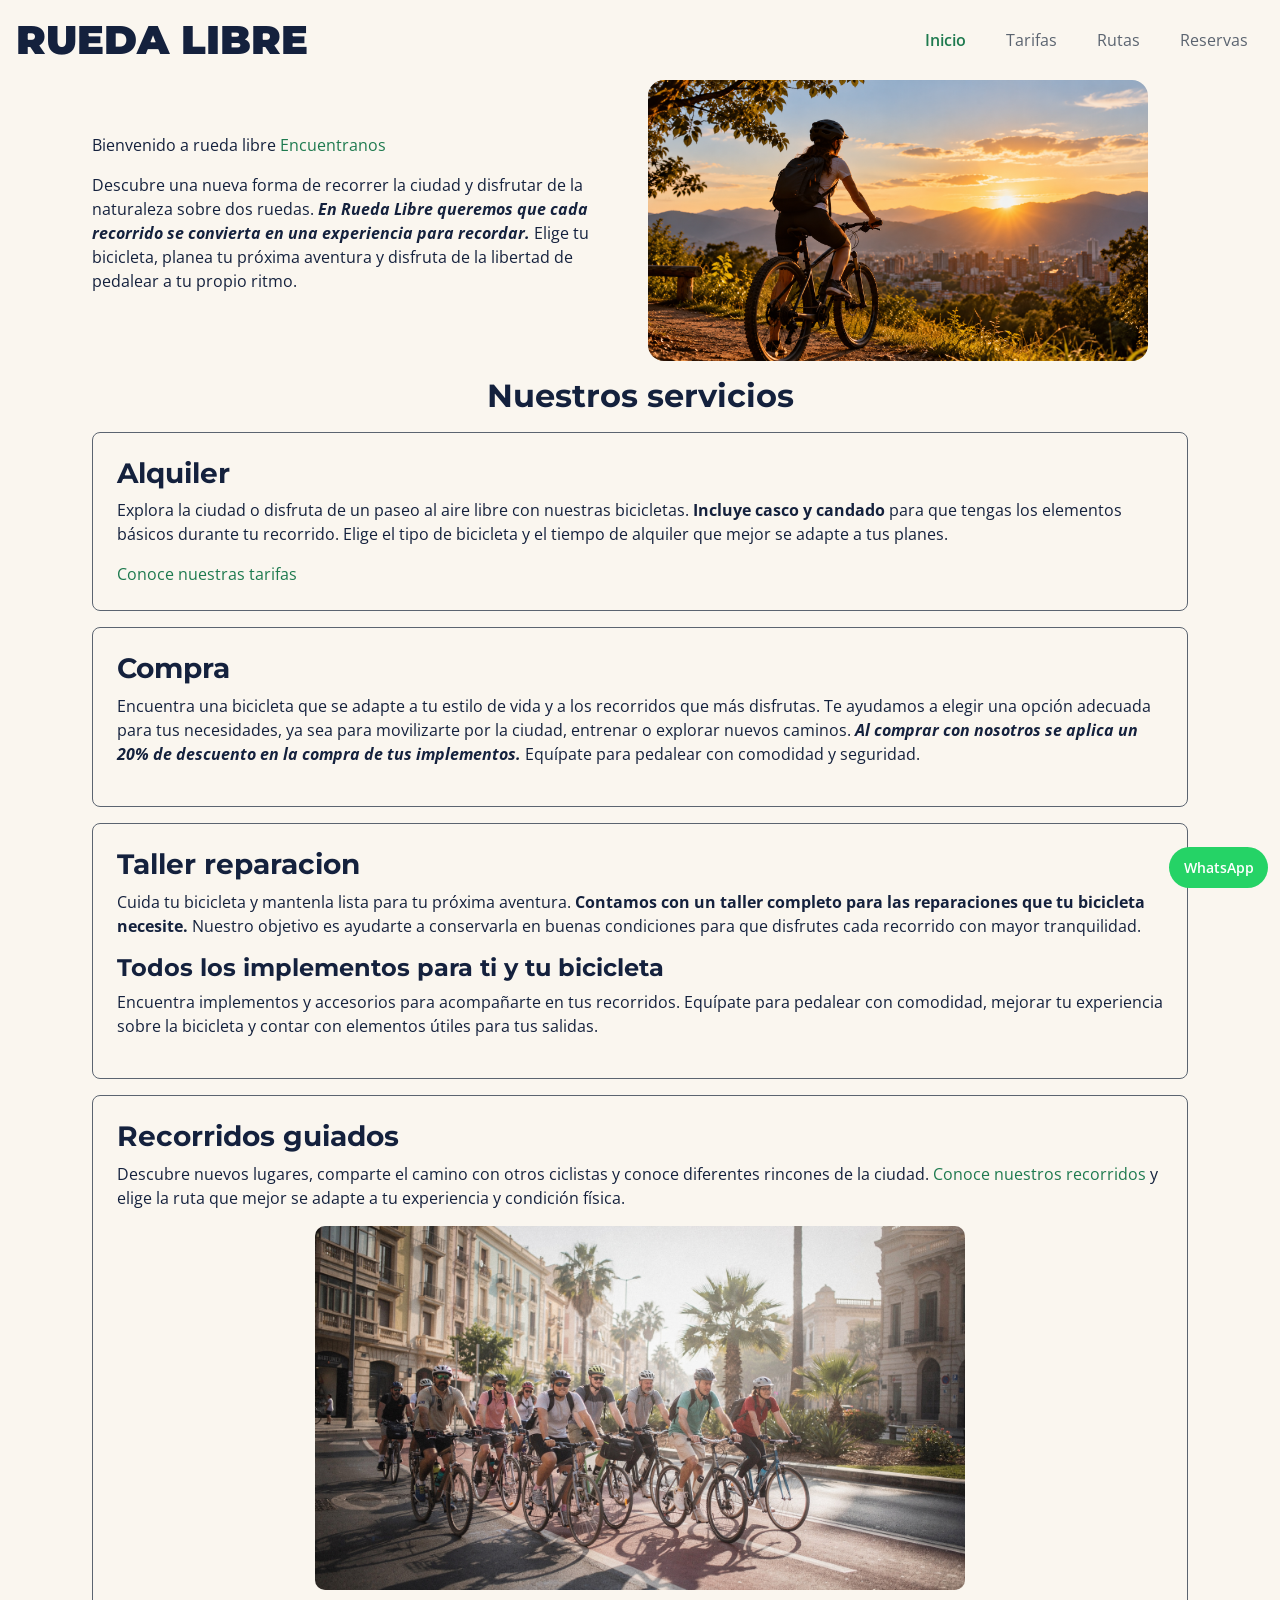
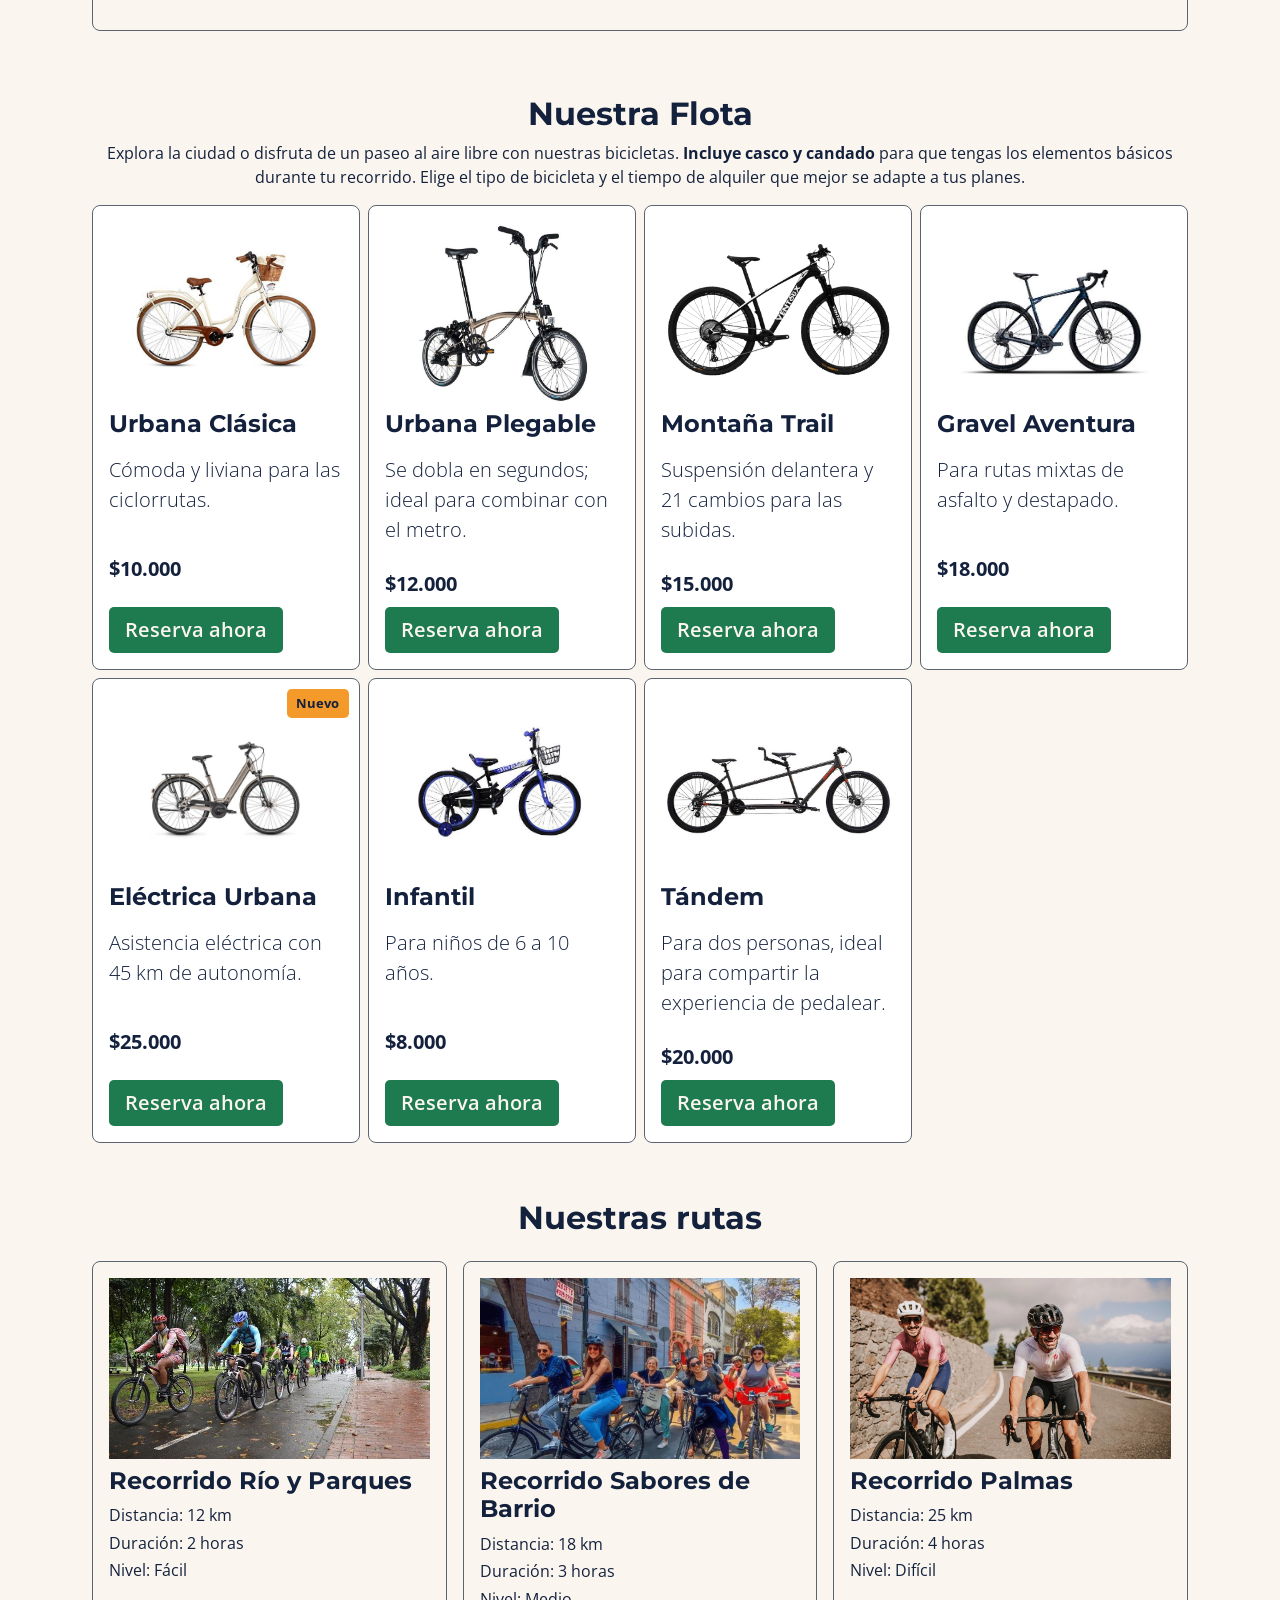
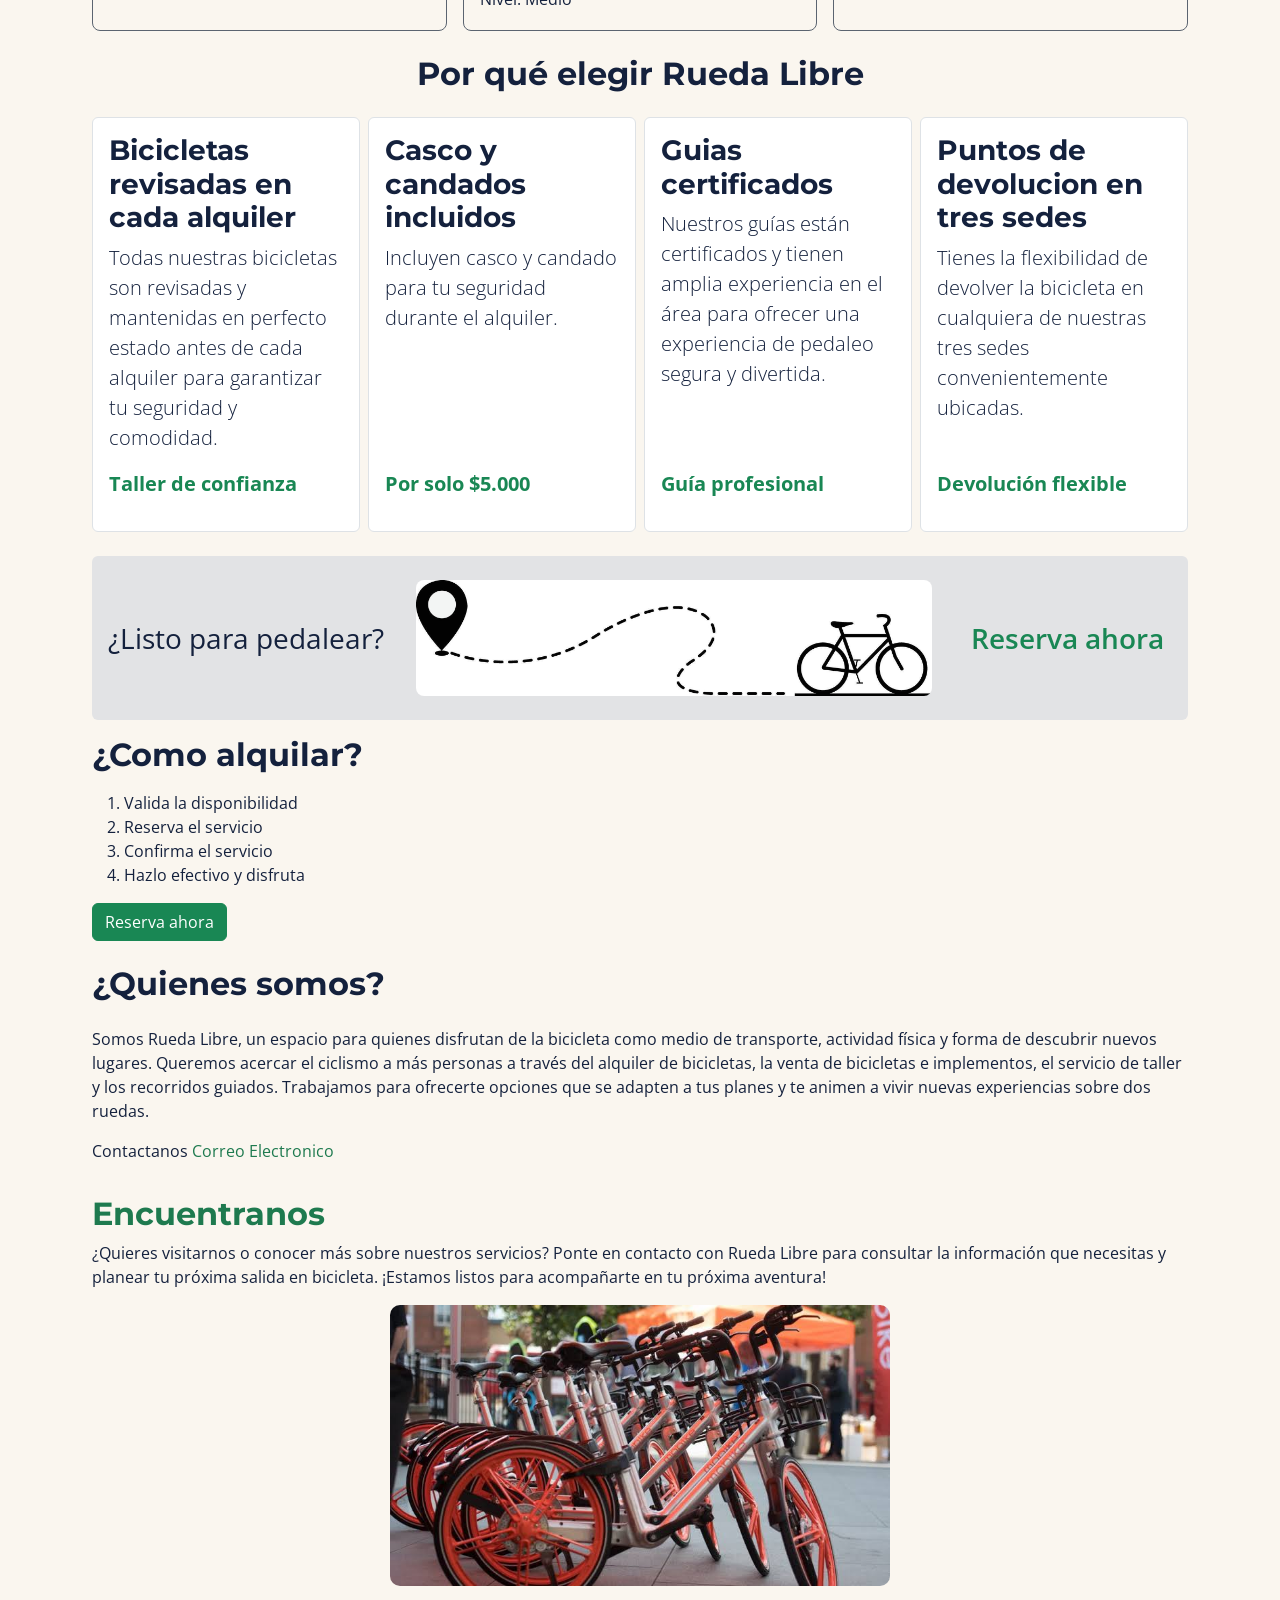
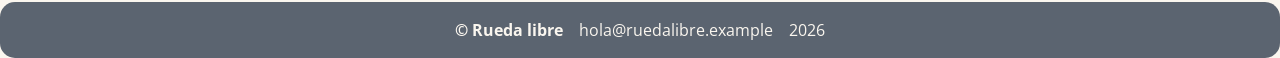
==== index.html @ 7ac9f39b "feat: se migra toda la pagina de inicio a bootstrap" ====
<!DOCTYPE html>
<html lang="es">

<head>
    <meta charset="UTF-8">
    <meta name="viewport" content="width=device-width, initial-scale=1.0">
    <title>Rueda libre</title>
    <link rel="preconnect" href="https://fonts.googleapis.com">
    <link rel="preconnect" href="https://fonts.gstatic.com" crossorigin>
    <link
        href="https://fonts.googleapis.com/css2?family=Montserrat:ital,wght@0,100..900;1,100..900&family=Open+Sans:ital,wght@0,300..800;1,300..800&display=swap"
        rel="stylesheet">
    <link href="https://cdn.jsdelivr.net/npm/bootstrap@5.3.8/dist/css/bootstrap.min.css" rel="stylesheet"
        integrity="sha384-sRIl4kxILFvY47J16cr9ZwB07vP4J8+LH7qKQnuqkuIAvNWLzeN8tE5YBujZqJLB" crossorigin="anonymous">
    <link rel="stylesheet" href="CSS/styles.css">
</head>

<body>

    <!-- Encabezado con menu navegación -->

    <header class="container-fluid d-flex flex-column flex-md-row justify-content-between align-items-center gap-3 p-3">
        <h1 class="mb-0"><strong>RUEDA LIBRE</strong></h1>
        <nav>
            <ul id="menu" class="d-flex flex-wrap justify-content-center gap-2 mb-0">
                <li><a href="index.html" class="activo"> Inicio</a></li>
                <li><a href="paginas/tarifas.html"> Tarifas</a></li>
                <li><a href="paginas/tarifas.html#tabla-recorridos"> Rutas</a></li>
                <li><a href="paginas/reservas.html"> Reservas</a></li>
            </ul>
        </nav>
    </header>

    <!-- Todo el contenido principal -->

    <main id="contenido">

        <!-- Portada -->

        <section id="portada">
            <div class="container">
                <div class="row align-items-center g-3">
                    <div class="portada-contenido col-12 col-md-6">

                        <p>Bienvenido a rueda libre <a href="#Encuentranos">Encuentranos</a></p>

                        <p>Descubre una nueva forma de recorrer la ciudad y disfrutar de la naturaleza sobre dos ruedas.
                            <em><strong>En Rueda Libre queremos que cada recorrido se convierta en una experiencia para
                                    recordar.</strong></em> Elige tu bicicleta, planea tu próxima aventura y disfruta de la
                            libertad
                            de pedalear a tu propio ritmo.
                        </p>
                    </div>

                    <div class="portada-imagen col-12 col-md-6">
                        <img src="img/portada-rueda-libre.png" alt="imagen bicicleta con paisaje" width="500" class="rounded-4">
                    </div>
                </div>
            </div>
        </section>

        <!-- Nuestros servicios -->

        <section id="nuestros-servicios">
            <div class="container">

                <h2 class="text-center mb-3 mt-3">Nuestros servicios</h2>

                <article id="alquiler">
                    <h3>Alquiler</h3>
                    <p>Explora la ciudad o disfruta de un paseo al aire libre con nuestras bicicletas. <strong>Incluye casco
                            y candado</strong> para que tengas los elementos básicos durante tu recorrido. Elige el tipo de
                        bicicleta y el tiempo de alquiler que mejor se adapte a tus planes.</p>
                    <a href="paginas/tarifas.html">Conoce nuestras tarifas</a>
                </article>

                <article id="compra">
                    <h3>Compra</h3>
                    <p>Encuentra una bicicleta que se adapte a tu estilo de vida y a los recorridos que más disfrutas. Te
                        ayudamos a elegir una opción adecuada para tus necesidades, ya sea para movilizarte por la ciudad,
                        entrenar o explorar nuevos caminos. <strong><em>Al comprar con nosotros se aplica un 20% de
                                descuento en la compra de tus implementos.</em></strong> Equípate para pedalear con
                        comodidad y seguridad.</p>
                </article>

                <article id="taller">
                    <h3>Taller reparacion</h3>
                    <p>Cuida tu bicicleta y mantenla lista para tu próxima aventura. <strong>Contamos con un taller completo
                            para las reparaciones que tu bicicleta necesite.</strong> Nuestro objetivo es ayudarte a
                        conservarla en buenas condiciones para que disfrutes cada recorrido con mayor tranquilidad.</p>
                    <h4>Todos los implementos para ti y tu bicicleta</h4>
                    <p>Encuentra implementos y accesorios para acompañarte en tus recorridos. Equípate para pedalear con
                        comodidad, mejorar tu experiencia sobre la bicicleta y contar con elementos útiles para tus salidas.
                    </p>
                </article>

                <article>
                    <h3>Recorridos guiados</h3>
                    <p>Descubre nuevos lugares, comparte el camino con otros ciclistas y conoce diferentes rincones de la
                        ciudad. <a href="paginas/tarifas.html#tabla-recorridos">Conoce nuestros recorridos</a> y elige la
                        ruta que mejor se adapte a tu experiencia y condición física.</p>
                    <img src="img/recorrido-guiado.jpg" alt="imagen recorrido guiado" class="img-fluid imagen-recorridos">
                </article>

            </div>
        </section>

        <!-- Nuestra flota -->

        <section id="nuestra-flota">
            <div class="container">
                <div class="encabezado-flota text-center mt-3 mb-3">
                    <h2>Nuestra Flota</h2>
                    <p class="fs-6">Explora la ciudad o disfruta de un paseo al aire libre con nuestras bicicletas. <strong>Incluye
                            casco
                            y candado</strong> para que tengas los elementos básicos durante tu recorrido. Elige el tipo
                        de
                        bicicleta y el tiempo de alquiler que mejor se adapte a tus planes.</p>
                </div>

                <div class="row g-2">
                    <div class="col-12 col-sm-6 col-lg-4 col-xl-3">
                        <article
                            class="tarjeta-bicicleta p-3 h-100 d-flex flex-column gap-2">
                            <img class="img-fluid" src="img/bicicleta urbana.jpeg" alt="bicicleta urbana">
                            <h4>Urbana Clásica</h4>
                            <p class="lead">Cómoda y liviana para las ciclorrutas.</p>
                            <p class="fw-bold fs-5 mb-0 mt-auto">$10.000</p>
                            <a href="paginas/reservas.html"
                                class="boton-reserva fw-semibold fs-5 d-inline-block">Reserva
                                ahora</a>
                        </article>
                    </div>

                    <div class="col-12 col-sm-6 col-lg-4 col-xl-3">
                        <article
                            class="tarjeta-bicicleta p-3 h-100 d-flex flex-column gap-2">
                            <img class="img-fluid" src="img/urbana plegable.jpeg" alt="bicicleta urbana plegable">
                            <h4>Urbana Plegable</h4>
                            <p class="lead">Se dobla en segundos; ideal para combinar con el metro.</p>
                            <p class="fw-bold fs-5 mb-0 mt-auto">$12.000</p>
                            <a href="paginas/reservas.html"
                                class="boton-reserva fw-semibold fs-5 d-inline-block">Reserva
                                ahora</a>
                        </article>
                    </div>

                    <div class="col-12 col-sm-6 col-lg-4 col-xl-3">
                        <article
                            class="tarjeta-bicicleta p-3 h-100 d-flex flex-column gap-2">
                            <img class="img-fluid" src="img/bicicleta montaña.png" alt="bicicleta de montaña">
                            <h4>Montaña Trail</h4>
                            <p class="lead">Suspensión delantera y 21 cambios para las subidas.</p>
                            <p class="fw-bold fs-5 mb-0 mt-auto">$15.000</p>
                            <a href="paginas/reservas.html"
                                class="boton-reserva fw-semibold fs-5 d-inline-block">Reserva
                                ahora</a>
                        </article>
                    </div>

                    <div class="col-12 col-sm-6 col-lg-4 col-xl-3">
                        <article
                            class="tarjeta-bicicleta p-3 h-100 d-flex flex-column gap-2">
                            <img class="img-fluid" src="img/gravel aventura.jpeg" alt="bicicleta gravel aventura">
                            <h4>Gravel Aventura</h4>
                            <p class="lead">Para rutas mixtas de asfalto y destapado.</p>
                            <p class="fw-bold fs-5 mb-0 mt-auto">$18.000</p>
                            <a href="paginas/reservas.html"
                                class="boton-reserva fw-semibold fs-5 d-inline-block">Reserva
                                ahora</a>
                        </article>
                    </div>

                    <div class="col-12 col-sm-6 col-lg-4 col-xl-3">
                        <article
                            class="tarjeta-bicicleta p-3 h-100 d-flex flex-column gap-2">
                            <span class="etiqueta-nuevo">Nuevo</span>
                            <img class="img-fluid" src="img/bicicleta electrica.jpeg"
                                alt="bicicleta electrica urbana">
                            <h4>Eléctrica Urbana</h4>
                            <p class="lead">Asistencia eléctrica con 45 km de autonomía.</p>
                            <p class="fw-bold fs-5 mb-0 mt-auto">$25.000</p>
                            <a href="paginas/reservas.html"
                                class="boton-reserva fw-semibold fs-5 d-inline-block">Reserva
                                ahora</a>
                        </article>
                    </div>

                    <div class="col-12 col-sm-6 col-lg-4 col-xl-3">
                        <article
                            class="tarjeta-bicicleta p-3 h-100 d-flex flex-column gap-2">
                            <img class="img-fluid" src="img/bicicleta infantil.jpeg" alt="bicicleta infantil">
                            <h4>Infantil</h4>
                            <p class="lead">Para niños de 6 a 10 años.</p>
                            <p class="fw-bold fs-5 mb-0 mt-auto">$8.000</p>
                            <a href="paginas/reservas.html"
                                class="boton-reserva fw-semibold fs-5 d-inline-block">Reserva
                                ahora</a>
                        </article>
                    </div>

                    <div class="col-12 col-sm-6 col-lg-4 col-xl-3">
                        <article
                            class="tarjeta-bicicleta p-3 h-100 d-flex flex-column gap-2">
                            <img class="img-fluid" src="img/bicicleta tandem.jpeg" alt="bicicleta tandem">
                            <h4>Tándem</h4>
                            <p class="lead">Para dos personas, ideal para compartir la experiencia de pedalear.</p>
                            <p class="fw-bold fs-5 mb-0 mt-auto">$20.000</p>
                            <a href="paginas/reservas.html"
                                class="boton-reserva fw-semibold fs-5 d-inline-block">Reserva
                                ahora</a>
                        </article>
                    </div>
                </div>
            </div>
        </section>

        <!-- Galeria rutas -->

        <section id="nuestras-rutas">

            <div class="container">

                <h2 class="text-center mt-4 mb-4">Nuestras rutas</h2>

                <div class="galeria-rutas row g-3">

                    <div class=" col-12 col-md-6 col-xl-4">
                        <article class="tarjeta-ruta h-100">
                            <img src="img/recorrido-rio-parques.jpeg" alt="Recorrido Río Parques" class="img-fluid">
                            <h4>Recorrido Río y Parques</h4>
                            <p>Distancia: 12 km</p>
                            <p>Duración: 2 horas</p>
                            <p>Nivel: Fácil</p>
                        </article>
                    </div>
                    <div class=" col-12 col-md-6 col-xl-4">
                        <article class="tarjeta-ruta h-100">
                            <img src="img/recorrido-barrio.jpeg" alt="Recorrido Sabores de Barrio" class="img-fluid">
                            <h4>Recorrido Sabores de Barrio</h4>
                            <p>Distancia: 18 km</p>
                            <p>Duración: 3 horas</p>
                            <p>Nivel: Medio</p>
                        </article>
                    </div>
                    <div class=" col-12 col-md-6 col-xl-4">
                        <article class="tarjeta-ruta h-100">
                            <img src="img/recorrido-palmas.jpeg" alt="Recorrido Palmas" class="img-fluid">
                            <h4>Recorrido Palmas</h4>
                            <p>Distancia: 25 km</p>
                            <p>Duración: 4 horas</p>
                            <p>Nivel: Difícil</p>
                        </article>
                    </div>
                </div>
            </div>
        </section>
        
        <!-- Benefios - Por qué rueda libre -->

        <section id="beneficios-rueda-libre">
            <div class="container">
                <section class="encabezado-beneficios text-center">
                    <h2 class="fs-2 mb-4 mt-4">Por qué elegir Rueda Libre</h2>
                </section>

                <div class="row g-2">
                    <div class="col-lg-3 col-sm-6 col-12">
                        <article class="p-3 h-100 d-flex flex-column border rounded bg-white">
                            <h3 class="fw-bold">Bicicletas revisadas en cada alquiler</h3>
                            <p class="lead">Todas nuestras bicicletas son revisadas y mantenidas en perfecto
                                estado antes de cada alquiler para
                                garantizar tu seguridad y comodidad.</p>
                            <p class="text-success fw-bold fs-5 mt-auto">Taller de confianza</p>
                        </article>
                    </div>
                    <div class="col-lg-3 col-sm-6 col-12">
                        <article class="p-3 h-100 d-flex flex-column border rounded bg-white">
                            <h3 class="fw-bold">Casco y candados incluidos</h3>
                            <p class="lead">Incluyen casco y candado para tu seguridad durante el alquiler.
                            </p>
                            <p class="text-success fw-bold fs-5 mt-auto">Por solo $5.000</p>
                        </article>
                    </div>
                    <div class="col-lg-3 col-sm-6 col-12">
                        <article class="p-3 h-100 d-flex flex-column border rounded bg-white">
                            <h3 class="fw-bold">Guias certificados</h3>
                            <p class="lead">Nuestros guías están certificados y tienen amplia experiencia en
                                el área para ofrecer una experiencia de
                                pedaleo segura y divertida.</p>
                            <p class="text-success fw-bold fs-5 mt-auto">Guía profesional</p>
                        </article>
                    </div>
                    <div class="col-lg-3 col-sm-6 col-12">
                        <article class="p-3 h-100 d-flex flex-column border rounded bg-white">
                            <h3 class="fw-bold">Puntos de devolucion en tres sedes</h3>
                            <p class="lead">Tienes la flexibilidad de devolver la bicicleta en cualquiera de
                                nuestras tres sedes convenientemente
                                ubicadas.</p>
                            <p class="text-success fw-bold fs-5 mt-auto">Devolución flexible</p>
                        </article>
                    </div>
                </div>
            </div>
        </section>
        
        <section class="listo">
            <div class="container">
                <div class="d-flex flex-column align-items-center justify-content-between flex-md-row p-3 bg-secondary-subtle mt-4 rounded">
                    <p class="fs-3 mb-0">¿Listo para pedalear?</p>
                    <img src="img/como-llegar.jpg" alt="Ciclista reservando"
                        class="img-fluid p-2 d-none d-md-block w-50 rounded-4">
                    <a href="paginas/reservas.html" class="text-success fw-semibold fs-3 p-2">Reserva
                        ahora</a>
                </div>
            </div>
        </section>
        

        <!-- Preguntas frecuentes -->

        <section id="preguntas">
            <div class="container py-3">
                <h2 class="mb-3">¿Como alquilar?</h2>

                <ol class="mb-3">
                    <li>Valida la disponibilidad</li>
                    <li>Reserva el servicio</li>
                    <li>Confirma el servicio</li>
                    <li>Hazlo efectivo y disfruta</li>
                </ol>

                <a href="paginas/reservas.html" class="btn btn-success"> Reserva ahora </a>

                <h2 class="mt-4 mb-4">¿Quienes somos?</h2>
                <p>Somos Rueda Libre, un espacio para quienes disfrutan de la bicicleta como medio de transporte, actividad
                    física y forma de descubrir nuevos lugares. Queremos acercar el ciclismo a más personas a través del
                    alquiler de bicicletas, la venta de bicicletas e implementos, el servicio de taller y los recorridos
                    guiados. Trabajamos para ofrecerte opciones que se adapten a tus planes y te animen a vivir nuevas
                    experiencias sobre dos ruedas.</p>
                <p>Contactanos<a href="mailto:hola@ruedalibre.example"> Correo Electronico</a></p>
            </div>
            
        </section>

        <section id="Encuentranos">

            <div class="container">
                <h2><a href="https://www.google.com/maps" target="_blank">Encuentranos</a></h2>
                <p>¿Quieres visitarnos o conocer más sobre nuestros servicios? Ponte en contacto con Rueda Libre para
                    consultar la información que necesitas y planear tu próxima salida en bicicleta. ¡Estamos listos para
                    acompañarte en tu próxima aventura!</p>
                <img src="img/encuentranos.jpeg" alt="imagen decorativa" class="img-fluid imagen-encuentranos">
            </div>

        </section>

    </main>

    <!-- Pie de pagina -->

    <footer class="d-flex flex-column flex-md-row align-items-center justify-content-center gap-3 p-3 text-center">
        <p><strong> &copy; Rueda libre</strong></p>
        <p>hola@ruedalibre.example</p>
        <p>2026</p>
    </footer>

    <!-- Enlace Whatsapp -->

    <a href="https://wa.me/573000000000" class="boton-whatsapp" target="_blank" rel="noopener noreferrer"
        aria-label="Contáctanos por WhatsApp">WhatsApp</a>

    <script src="https://cdn.jsdelivr.net/npm/bootstrap@5.3.8/dist/js/bootstrap.bundle.min.js"
        integrity="sha384-FKyoEForCGlyvwx9Hj09JcYn3nv7wiPVlz7YYwJrWVcXK/BmnVDxM+D2scQbITxI"
        crossorigin="anonymous"></script>

</body>

</html>
---- CSS/styles.css ----
/* ==================================================
   1. VARIABLES GLOBALES
   ================================================== */

:root {
    /* Colores */
    --color-fondo: #FAF6EF;
    --color-titulos: #14213D;
    --color-texto-principal: #14213D;
    --color-texto-secundario: #5B6470;
    --color-boton-principal: #1E7A4F;
    --color-enlaces: #1E7A4F;
    --color-boton-secundario: #F39A2B;

    /* Tipografías */
    --fuente-titulos: "Montserrat", sans-serif;
    --fuente-textos: "Open Sans", sans-serif;

    /* Espaciados */
    --espaciado-pequeno: 0.5rem;
    --espaciado-mediano: 1rem;
    --espaciado-grande: 2rem;
}


/* ==================================================
   2. CONFIGURACIÓN GENERAL Y ESTILOS BASE
   ================================================== */

* {
    box-sizing: border-box;
}

body {
    font-family: var(--fuente-textos);
    color: var(--color-texto-principal);
    background-color: var(--color-fondo);
}

h1,
h2,
h3,
h4,
h5,
h6 {
    font-family: var(--fuente-titulos);
    font-weight: 700;
}


/* ==================================================
   3. ENCABEZADO Y NAVEGACIÓN
   ================================================== */

/* Dejo de utilizar algunas propiedades de la sección de header, ya que no se está usando en el diseño actual. se reemplaza por bootstrap 

header {
    display: flex;
    flex-direction: column;
    align-items: center;
    gap: var(--espaciado-mediano);
    padding: var(--espaciado-mediano);
}
*/

header {
    text-align: center;
}

/* Dejo de utilizar algunas propiedades de la sección de menu y menu li, ya que no se está usando en el diseño actual. se reemplaza por bootstrap 

#menu {
    display: flex;
    flex-direction: row;
    flex-wrap: wrap;
    justify-content: center;
    align-items: center;
    gap: var(--espaciado-pequeno);
}

#menu li {
    display: flex;
}
*/

#menu {
    padding: 0;
    margin: 0;
    list-style: none;
}

#menu li a {
    display: block;
    padding: 0.5rem 1rem;
    text-decoration: none;
}

#menu a {
    color: var(--color-texto-secundario);
}

#menu a.activo {
    color: var(--color-boton-principal);
    font-weight: 600;
}

#menu a:hover {
    color: var(--color-boton-principal);
}

#menu a:focus {
    color: var(--color-boton-principal);
    outline: 2px solid var(--color-titulos);
    outline-offset: 3px;
}


/* ==================================================
   4. ENLACES Y BOTONES
   ================================================== */

/* Enlaces generales */

a {
    color: var(--color-enlaces);
    text-decoration: none;
}

a:hover {
    text-decoration: underline;
}

a:focus {
    outline: 2px solid var(--color-titulos);
    outline-offset: 3px;
}

/* Botón de reserva */

.boton-reserva {
    display: inline-block;
    background-color: var(--color-boton-principal);
    color: var(--color-fondo);
    padding: var(--espaciado-pequeno) var(--espaciado-mediano);
    text-decoration: none;
    border-radius: 5px;
    font-weight: 600;
}

.boton-reserva:hover {
    background-color: var(--color-titulos);
}

.boton-reserva:focus {
    outline: 2px solid var(--color-titulos);
    outline-offset: 3px;
}


/* ==================================================
   5. CONTENEDORES PRINCIPALES
   ================================================== */

main {
    width: 100%;
    max-width: 70rem;
    margin: 0 auto;
}


/* ==================================================
   6. PORTADA
   ================================================== */

/* Dejo de utilizar la sección de portada, ya que no se está usando en el diseño actual. La sección de portada se reemplaza por bootstrap

#portada {
    display: grid;
    grid-template-columns: 1fr;
    gap: var(--espaciado-mediano);
    align-items: center;
}

.portada-imagen img {
    width: 100%;
    max-width: 100%;
    height: auto;
    display: block;
}*/


/* ==================================================
   7. NUESTROS SERVICIOS
   ================================================== */

#nuestros-servicios article {
    padding: 1.5rem;
    border: 1px solid var(--color-texto-secundario);
    border-radius: 0.5rem;
    margin-bottom: 1rem;
}

.imagen-recorridos {
    width: 90%;
    max-width: 650px;
    height: auto;
    display: block;
    margin: 1rem auto;
    border-radius: 10px;
}

/* ==================================================
   8. NUESTRA FLOTA DE BICICLETAS
   ================================================== */

#nuestra-flota {
    padding: var(--espaciado-grande) 0;
}

/* se deja de utilizar la sección de tarjetas de bicicletas, ya que no se está usando en el diseño actual. La sección de tarjetas de bicicletas se reemplaza por bootstrap
.tarjetas-bicicletas {
    display: grid;
    grid-template-columns: repeat(auto-fit, minmax(230px, 1fr));
    gap: var(--espaciado-mediano);
    display: flex;
    flex-direction: column;
}*/

.tarjeta-bicicleta {
    padding: 1rem;
    border: 1px solid var(--color-texto-secundario);
    border-radius: 0.5rem;
    position: relative;
    background-color: white;
}

.tarjeta-bicicleta .boton-reserva {
    margin-top: auto;
    align-self: flex-start;
}

.tarjeta-bicicleta img {
    width: 100%;
    height: 180px;
    object-fit: contain;
    display: block;
}

/* Etiqueta de producto nuevo */

.etiqueta-nuevo {
    position: absolute;
    top: 10px;
    right: 10px;
    background-color: var(--color-boton-secundario);
    color: var(--color-titulos);
    padding: 0.3rem 0.6rem;
    border-radius: 0.3rem;
    font-size: 0.8rem;
    font-weight: 700;
}


/* ==================================================
   9. GALERÍA DE RUTAS
   ================================================== */

/* Dejo de utilizar la sección de galería de rutas, ya que no se está usando en el diseño actual. La sección de galería de rutas se reemplaza por bootstrap
.galeria-rutas {
    display: grid;
    grid-template-columns: minmax(0, 1fr);
    gap: var(--espaciado-mediano);
}
*/

.tarjeta-ruta {
    min-width: 0;
    padding: var(--espaciado-mediano);
    border: 1px solid var(--color-texto-secundario);
    border-radius: 0.5rem;
}

.tarjeta-ruta img {
    width: 100%;
    height: auto;
    aspect-ratio: 16 / 9;
    object-fit: cover;
    display: block;
}

.tarjeta-ruta h4 {
    margin-top: var(--espaciado-pequeno);
    margin-bottom: var(--espaciado-pequeno);
}

.tarjeta-ruta p {
    margin: 0.2rem 0;
}

/* ==================================================
   10. ENCUENTRANOS
   ================================================== */

.imagen-encuentranos {
    width: 90%;
    max-width: 500px;
    height: auto;
    display: block;
    margin: 1rem auto;
    border-radius: 10px;
}


/* ==================================================
   11. TABLAS
   ================================================== */

table {
    width: 100%;
    border-collapse: collapse;
    table-layout: fixed;
}

th,
td {
    padding: 0.75rem;
    text-align: left;
    overflow-wrap: break-word;
    border: 1px solid var(--color-texto-secundario);
}

th {
    background-color: var(--color-titulos);
    color: var(--color-fondo);
}


/* ==================================================
   12. FORMULARIO DE RESERVAS
   ================================================== */

/* Ancho de los campos */

#formulario-reserva input:not([type="radio"]):not([type="checkbox"]),
#formulario-reserva select,
#formulario-reserva textarea {
    width: 100%;
}

/* Organización de los grupos */

#formulario-reserva fieldset {
    padding: 1rem;
    margin-bottom: 1.5rem;
}

/* Botón de envío */

#formulario-reserva button[type="submit"] {
    padding: 0.75rem 1.5rem;
    background-color: var(--color-boton-principal);
    color: var(--color-fondo);
    border-radius: 5px;
    font-weight: 600;
}

#formulario-reserva button:focus {
    outline: 2px solid var(--color-titulos);
    outline-offset: 3px;
}

#formulario-reserva button:hover {
    background-color: var(--color-titulos);
}

/* Indicadores de enfoque */

input:focus,
textarea:focus,
select:focus {
    outline: 2px solid var(--color-titulos);
    outline-offset: 3px;
}


/* ==================================================
   13. DISTRIBUCIÓN DE LA PÁGINA DE RESERVAS
   ================================================== */

.layout-reservas {
    display: grid;
    grid-template-columns: minmax(0, 1fr);
    gap: var(--espaciado-grande);
    align-items: start;
}

/* Campos de documento */

.datos-documento {
    display: flex;
    gap: var(--espaciado-mediano);
}

.datos-documento div {
    flex: 1;
}


/* ==================================================
   14. BOTÓN FLOTANTE DE WHATSAPP
   ================================================== */

.boton-whatsapp {
    position: fixed;
    bottom: 12px;
    right: 12px;
    background-color: #25D366;
    color: white;
    padding: 0.6rem 0.9rem;
    border-radius: 30px;
    text-decoration: none;
    font-weight: 600;
    z-index: 1000;
    font-size: 0.9rem;
}

.boton-whatsapp:hover {
    background-color: #1E7A4F;
}

.boton-whatsapp:focus {
    outline: 2px solid var(--color-titulos);
    outline-offset: 3px;
}


/* ==================================================
   15. PIE DE PÁGINA
   ================================================== */

img {
    max-width: 100%;
    height: auto;
}

/* Dejo de utilizar algunas propiedades de la sección de footer, ya que no se está usando en el diseño actual. se reemplaza por bootstrap

footer {
    background-color: var(--color-texto-secundario);
    color: var(--color-fondo);
    border-radius: 15px;
}
    
*/
footer {
    background-color: var(--color-texto-secundario);
    color: var(--color-fondo);
    border-radius: 15px;
}

footer p {
    margin: 0;
    overflow-wrap: anywhere;
}

 /* TABLET: desde 768 px */

/* Dejo de utilizar la sección de header y menu, ya que no se está usando en el diseño actual. La sección se reemplaza por bootstrap
@media (min-width: 768px) {


    header {
        flex-direction: row;
        justify-content: space-between;
        align-items: center;
        text-align: left;
    }

    #menu {
        flex-direction: row;
        justify-content: flex-end;
        flex-wrap: wrap;
    }

    #menu li a {
        padding: 0.5rem;
    }

}
*/

/* ESCRITORIO: desde 1200 px */

/* Dejo de utilizar la sección de portada, ya que no se está usando en el diseño actual. La sección de portada se reemplaza por bootstrap
@media (min-width: 1200px) {

    #portada {
        grid-template-columns: 1fr 1fr;
    }

}*/

/* TABLET: desde 768 px */

/* Dejo de utilizar la sección de galería de rutas, ya que no se está usando en el diseño actual. La sección de galería de rutas se reemplaza por bootstrap
@media (min-width: 768px) {

    .galeria-rutas {
        grid-template-columns: repeat(2, minmax(0, 1fr));
    }

}
*/

@media (min-width: 678px) {
    .layout-reservas {
        grid-template-columns: minmax(0, 2fr) minmax(220px, 1fr);
    }
}

/* ESCRITORIO: desde 1200 px */

/* Dejo de utilizar la sección de galería de rutas, ya que no se está usando en el diseño actual. La sección de galería de rutas se reemplaza por bootstrap
@media (min-width: 1200px) {

    .galeria-rutas {
        grid-template-columns: repeat(3, minmax(0, 1fr));
    }

}*/

/* Dejo de utilizar la sección de footer, ya que no se está usando en el diseño actual. La sección se reemplaza por bootstrap
@media (min-width: 768px) {
    footer {
        flex-direction: row;
        flex-wrap: wrap;
        gap: var(--espaciado-grande);
    }
}
*/
@media (max-width: 480px) {
    table th,
    table td {
        padding: 0.4rem 0.3rem;
        font-size: 0.75rem;
        line-height: 1.3;
    }
}

@media (max-width: 480px) {
    .boton-whatsapp {
        font-size: 0.75rem;
        padding: 0.4rem 0.6rem;
    }
}
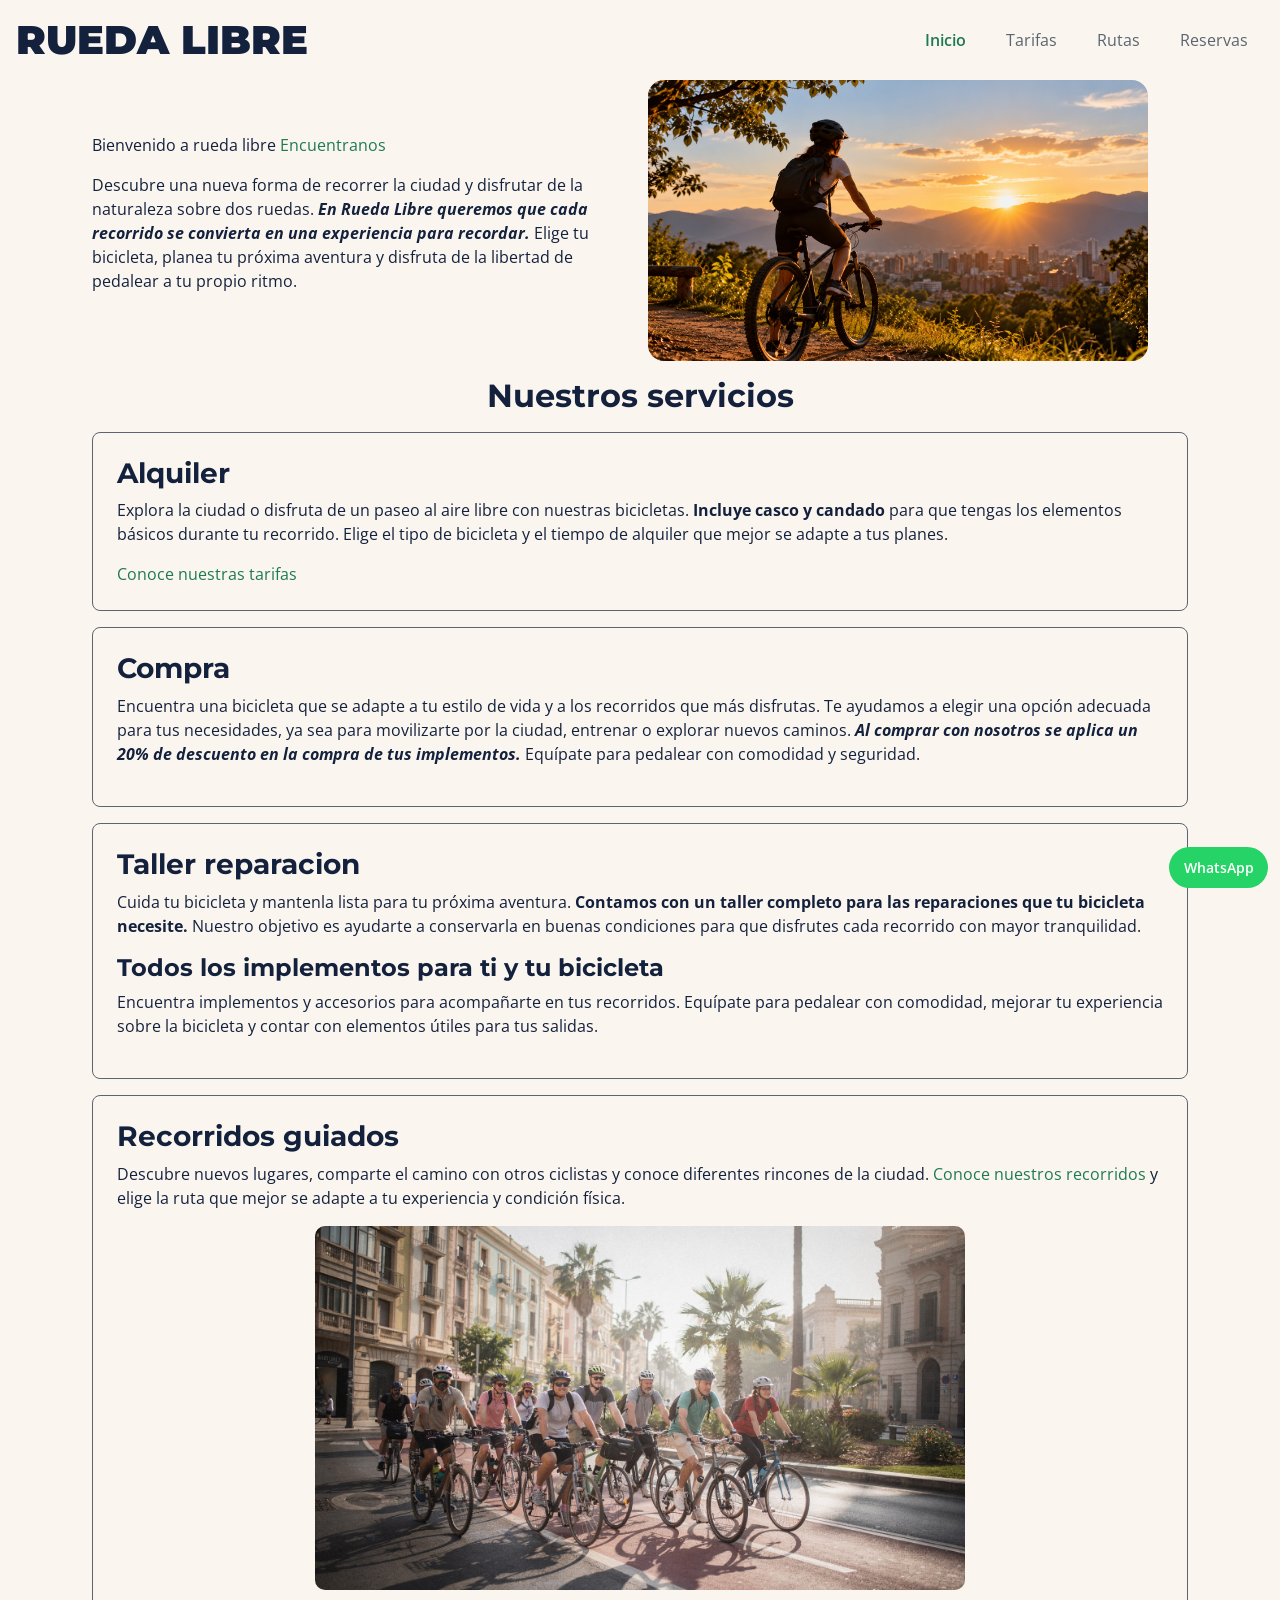
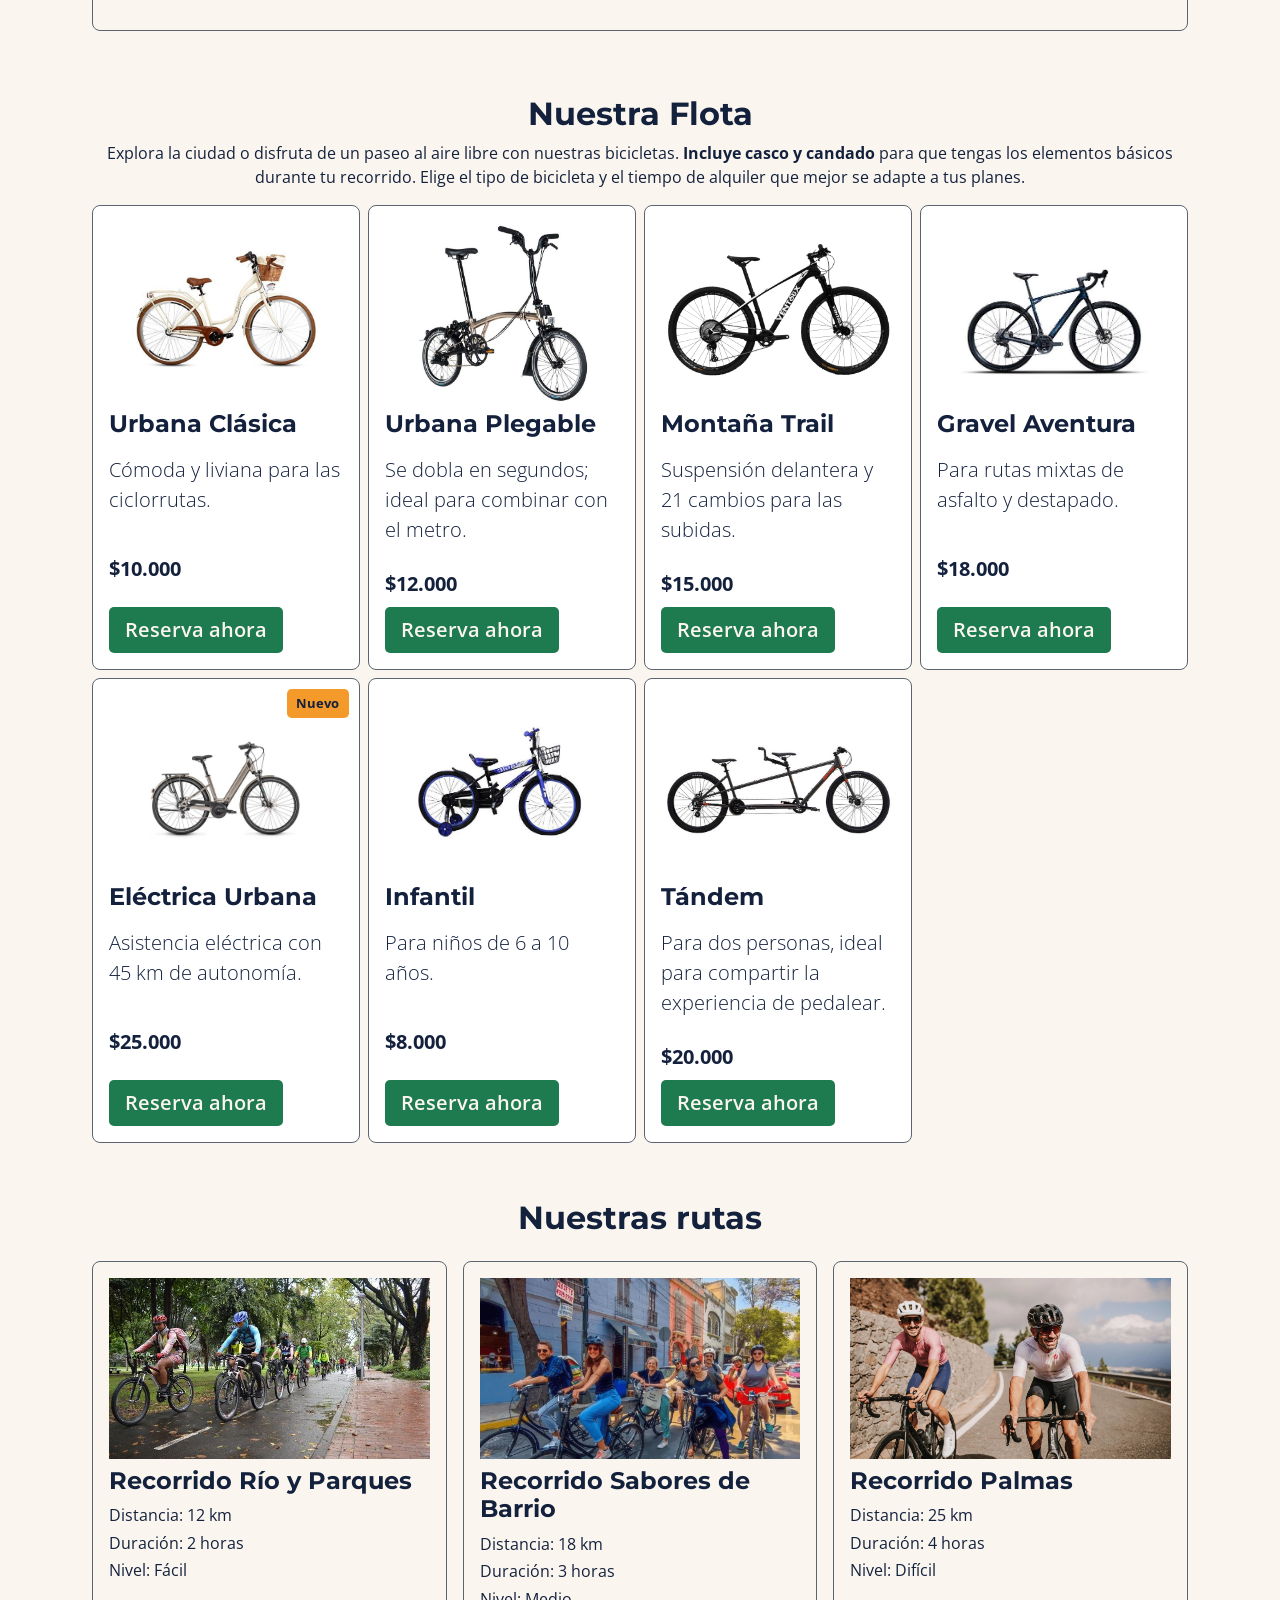
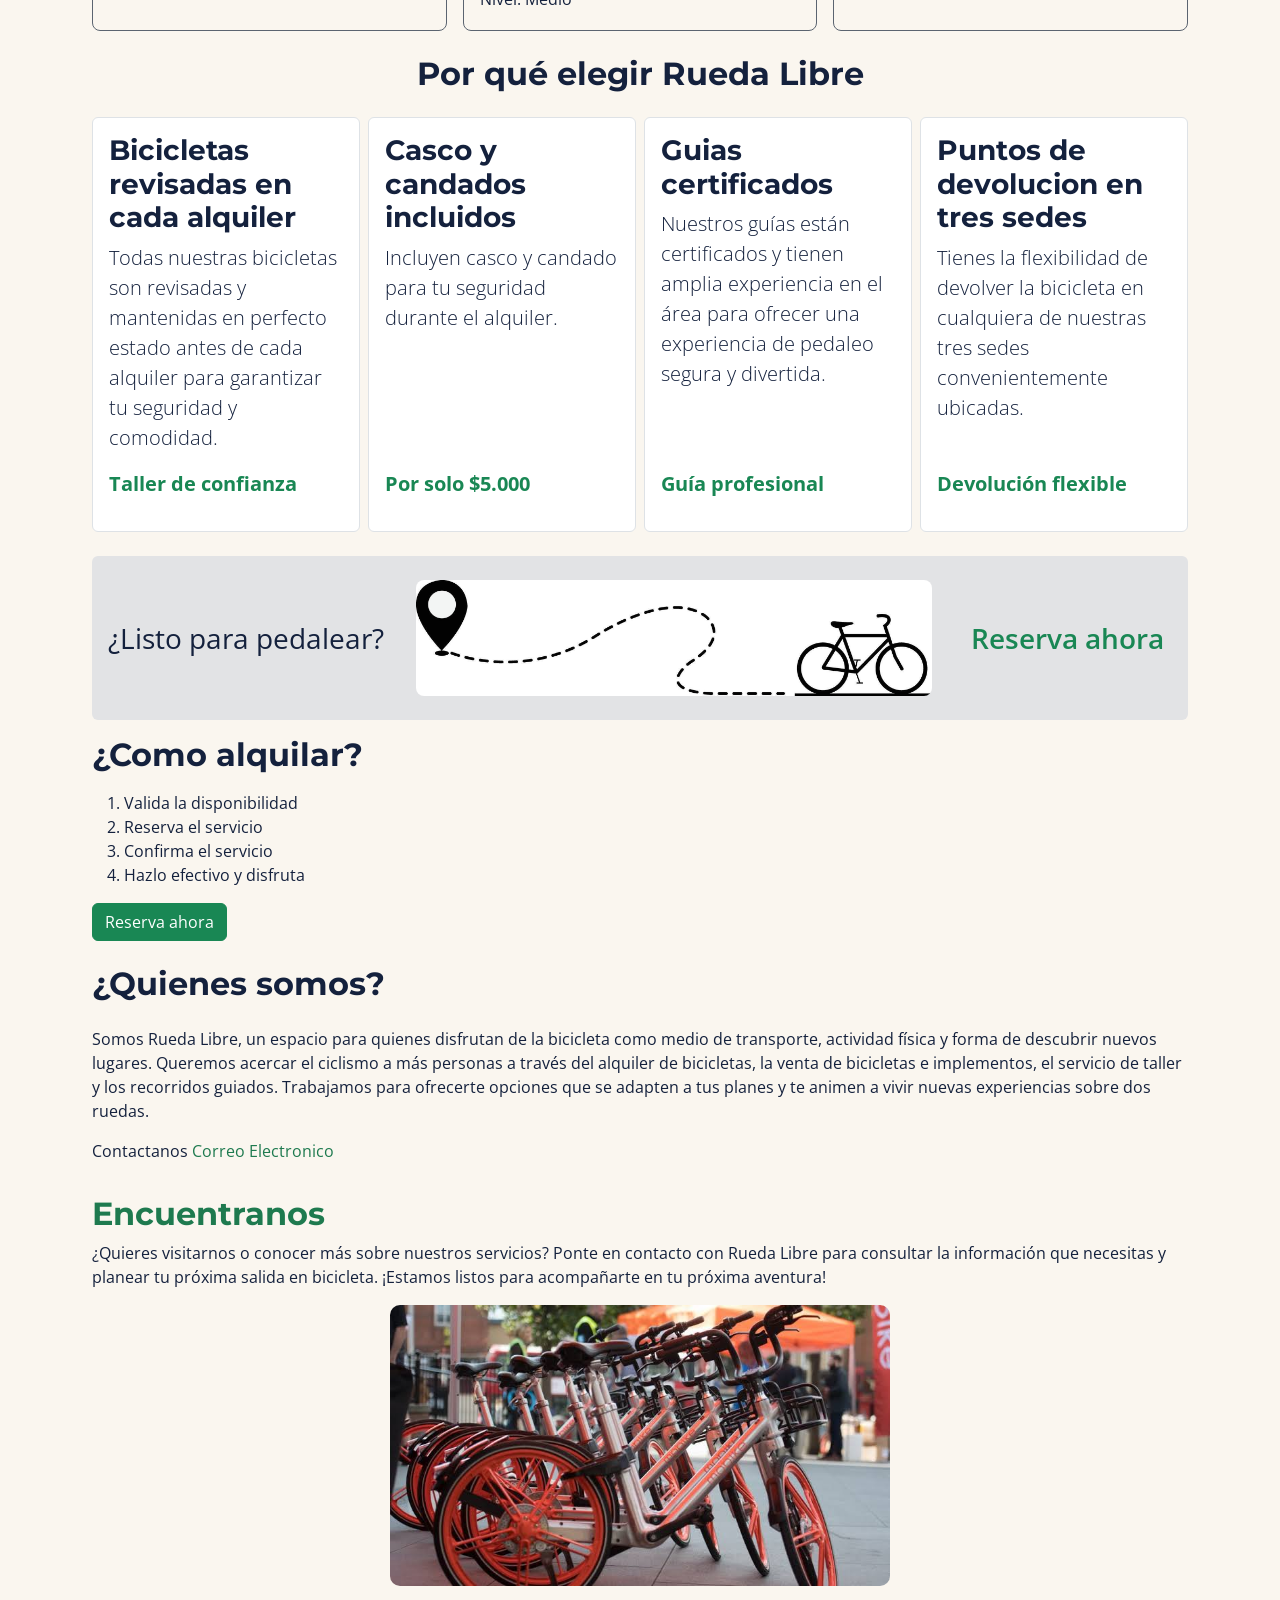
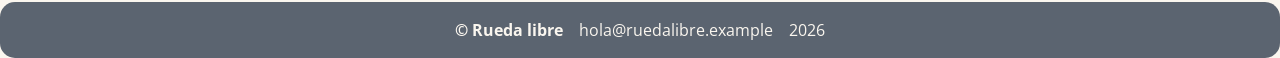
==== commit 00f17e36: "Feat : v2.0-beta" ====
--- a/index.html
+++ b/index.html
@@ -343,6 +343,8 @@
             
         </section>
 
+        <!-- Encuentranos -->
+
         <section id="Encuentranos">
 
             <div class="container">
--- a/CSS/styles.css
+++ b/CSS/styles.css
@@ -22,7 +22,6 @@
     --espaciado-grande: 2rem;
 }
 
-
 /* ==================================================
    2. CONFIGURACIÓN GENERAL Y ESTILOS BASE
    ================================================== */
@@ -47,41 +46,13 @@
     font-weight: 700;
 }
 
-
 /* ==================================================
    3. ENCABEZADO Y NAVEGACIÓN
    ================================================== */
-
-/* Dejo de utilizar algunas propiedades de la sección de header, ya que no se está usando en el diseño actual. se reemplaza por bootstrap 
-
-header {
-    display: flex;
-    flex-direction: column;
-    align-items: center;
-    gap: var(--espaciado-mediano);
-    padding: var(--espaciado-mediano);
-}
-*/
 
 header {
     text-align: center;
 }
-
-/* Dejo de utilizar algunas propiedades de la sección de menu y menu li, ya que no se está usando en el diseño actual. se reemplaza por bootstrap 
-
-#menu {
-    display: flex;
-    flex-direction: row;
-    flex-wrap: wrap;
-    justify-content: center;
-    align-items: center;
-    gap: var(--espaciado-pequeno);
-}
-
-#menu li {
-    display: flex;
-}
-*/
 
 #menu {
     padding: 0;
@@ -113,7 +84,6 @@
     outline: 2px solid var(--color-titulos);
     outline-offset: 3px;
 }
-
 
 /* ==================================================
    4. ENLACES Y BOTONES
@@ -156,7 +126,6 @@
     outline-offset: 3px;
 }
 
-
 /* ==================================================
    5. CONTENEDORES PRINCIPALES
    ================================================== */
@@ -167,30 +136,8 @@
     margin: 0 auto;
 }
 
-
-/* ==================================================
-   6. PORTADA
-   ================================================== */
-
-/* Dejo de utilizar la sección de portada, ya que no se está usando en el diseño actual. La sección de portada se reemplaza por bootstrap
-
-#portada {
-    display: grid;
-    grid-template-columns: 1fr;
-    gap: var(--espaciado-mediano);
-    align-items: center;
-}
-
-.portada-imagen img {
-    width: 100%;
-    max-width: 100%;
-    height: auto;
-    display: block;
-}*/
-
-
-/* ==================================================
-   7. NUESTROS SERVICIOS
+/* ==================================================
+   6. NUESTROS SERVICIOS
    ================================================== */
 
 #nuestros-servicios article {
@@ -210,21 +157,12 @@
 }
 
 /* ==================================================
-   8. NUESTRA FLOTA DE BICICLETAS
+   7. NUESTRA FLOTA DE BICICLETAS
    ================================================== */
 
 #nuestra-flota {
     padding: var(--espaciado-grande) 0;
 }
-
-/* se deja de utilizar la sección de tarjetas de bicicletas, ya que no se está usando en el diseño actual. La sección de tarjetas de bicicletas se reemplaza por bootstrap
-.tarjetas-bicicletas {
-    display: grid;
-    grid-template-columns: repeat(auto-fit, minmax(230px, 1fr));
-    gap: var(--espaciado-mediano);
-    display: flex;
-    flex-direction: column;
-}*/
 
 .tarjeta-bicicleta {
     padding: 1rem;
@@ -260,18 +198,9 @@
     font-weight: 700;
 }
 
-
-/* ==================================================
-   9. GALERÍA DE RUTAS
-   ================================================== */
-
-/* Dejo de utilizar la sección de galería de rutas, ya que no se está usando en el diseño actual. La sección de galería de rutas se reemplaza por bootstrap
-.galeria-rutas {
-    display: grid;
-    grid-template-columns: minmax(0, 1fr);
-    gap: var(--espaciado-mediano);
-}
-*/
+/* ==================================================
+   8. GALERÍA DE RUTAS
+   ================================================== */
 
 .tarjeta-ruta {
     min-width: 0;
@@ -298,7 +227,7 @@
 }
 
 /* ==================================================
-   10. ENCUENTRANOS
+   9. ENCUENTRANOS
    ================================================== */
 
 .imagen-encuentranos {
@@ -310,9 +239,8 @@
     border-radius: 10px;
 }
 
-
-/* ==================================================
-   11. TABLAS
+/* ==================================================
+   10. TABLAS
    ================================================== */
 
 table {
@@ -334,9 +262,8 @@
     color: var(--color-fondo);
 }
 
-
-/* ==================================================
-   12. FORMULARIO DE RESERVAS
+/* ==================================================
+   11. FORMULARIO DE RESERVAS
    ================================================== */
 
 /* Ancho de los campos */
@@ -382,32 +309,8 @@
     outline-offset: 3px;
 }
 
-
-/* ==================================================
-   13. DISTRIBUCIÓN DE LA PÁGINA DE RESERVAS
-   ================================================== */
-
-.layout-reservas {
-    display: grid;
-    grid-template-columns: minmax(0, 1fr);
-    gap: var(--espaciado-grande);
-    align-items: start;
-}
-
-/* Campos de documento */
-
-.datos-documento {
-    display: flex;
-    gap: var(--espaciado-mediano);
-}
-
-.datos-documento div {
-    flex: 1;
-}
-
-
-/* ==================================================
-   14. BOTÓN FLOTANTE DE WHATSAPP
+/* ==================================================
+   12. BOTÓN FLOTANTE DE WHATSAPP
    ================================================== */
 
 .boton-whatsapp {
@@ -435,28 +338,19 @@
 
 
 /* ==================================================
-   15. PIE DE PÁGINA
+   13. PIE DE PÁGINA
    ================================================== */
 
 img {
     max-width: 100%;
     height: auto;
 }
-
-/* Dejo de utilizar algunas propiedades de la sección de footer, ya que no se está usando en el diseño actual. se reemplaza por bootstrap
 
 footer {
     background-color: var(--color-texto-secundario);
     color: var(--color-fondo);
     border-radius: 15px;
 }
-    
-*/
-footer {
-    background-color: var(--color-texto-secundario);
-    color: var(--color-fondo);
-    border-radius: 15px;
-}
 
 footer p {
     margin: 0;
@@ -465,79 +359,6 @@
 
  /* TABLET: desde 768 px */
 
-/* Dejo de utilizar la sección de header y menu, ya que no se está usando en el diseño actual. La sección se reemplaza por bootstrap
-@media (min-width: 768px) {
-
-
-    header {
-        flex-direction: row;
-        justify-content: space-between;
-        align-items: center;
-        text-align: left;
-    }
-
-    #menu {
-        flex-direction: row;
-        justify-content: flex-end;
-        flex-wrap: wrap;
-    }
-
-    #menu li a {
-        padding: 0.5rem;
-    }
-
-}
-*/
-
-/* ESCRITORIO: desde 1200 px */
-
-/* Dejo de utilizar la sección de portada, ya que no se está usando en el diseño actual. La sección de portada se reemplaza por bootstrap
-@media (min-width: 1200px) {
-
-    #portada {
-        grid-template-columns: 1fr 1fr;
-    }
-
-}*/
-
-/* TABLET: desde 768 px */
-
-/* Dejo de utilizar la sección de galería de rutas, ya que no se está usando en el diseño actual. La sección de galería de rutas se reemplaza por bootstrap
-@media (min-width: 768px) {
-
-    .galeria-rutas {
-        grid-template-columns: repeat(2, minmax(0, 1fr));
-    }
-
-}
-*/
-
-@media (min-width: 678px) {
-    .layout-reservas {
-        grid-template-columns: minmax(0, 2fr) minmax(220px, 1fr);
-    }
-}
-
-/* ESCRITORIO: desde 1200 px */
-
-/* Dejo de utilizar la sección de galería de rutas, ya que no se está usando en el diseño actual. La sección de galería de rutas se reemplaza por bootstrap
-@media (min-width: 1200px) {
-
-    .galeria-rutas {
-        grid-template-columns: repeat(3, minmax(0, 1fr));
-    }
-
-}*/
-
-/* Dejo de utilizar la sección de footer, ya que no se está usando en el diseño actual. La sección se reemplaza por bootstrap
-@media (min-width: 768px) {
-    footer {
-        flex-direction: row;
-        flex-wrap: wrap;
-        gap: var(--espaciado-grande);
-    }
-}
-*/
 @media (max-width: 480px) {
     table th,
     table td {
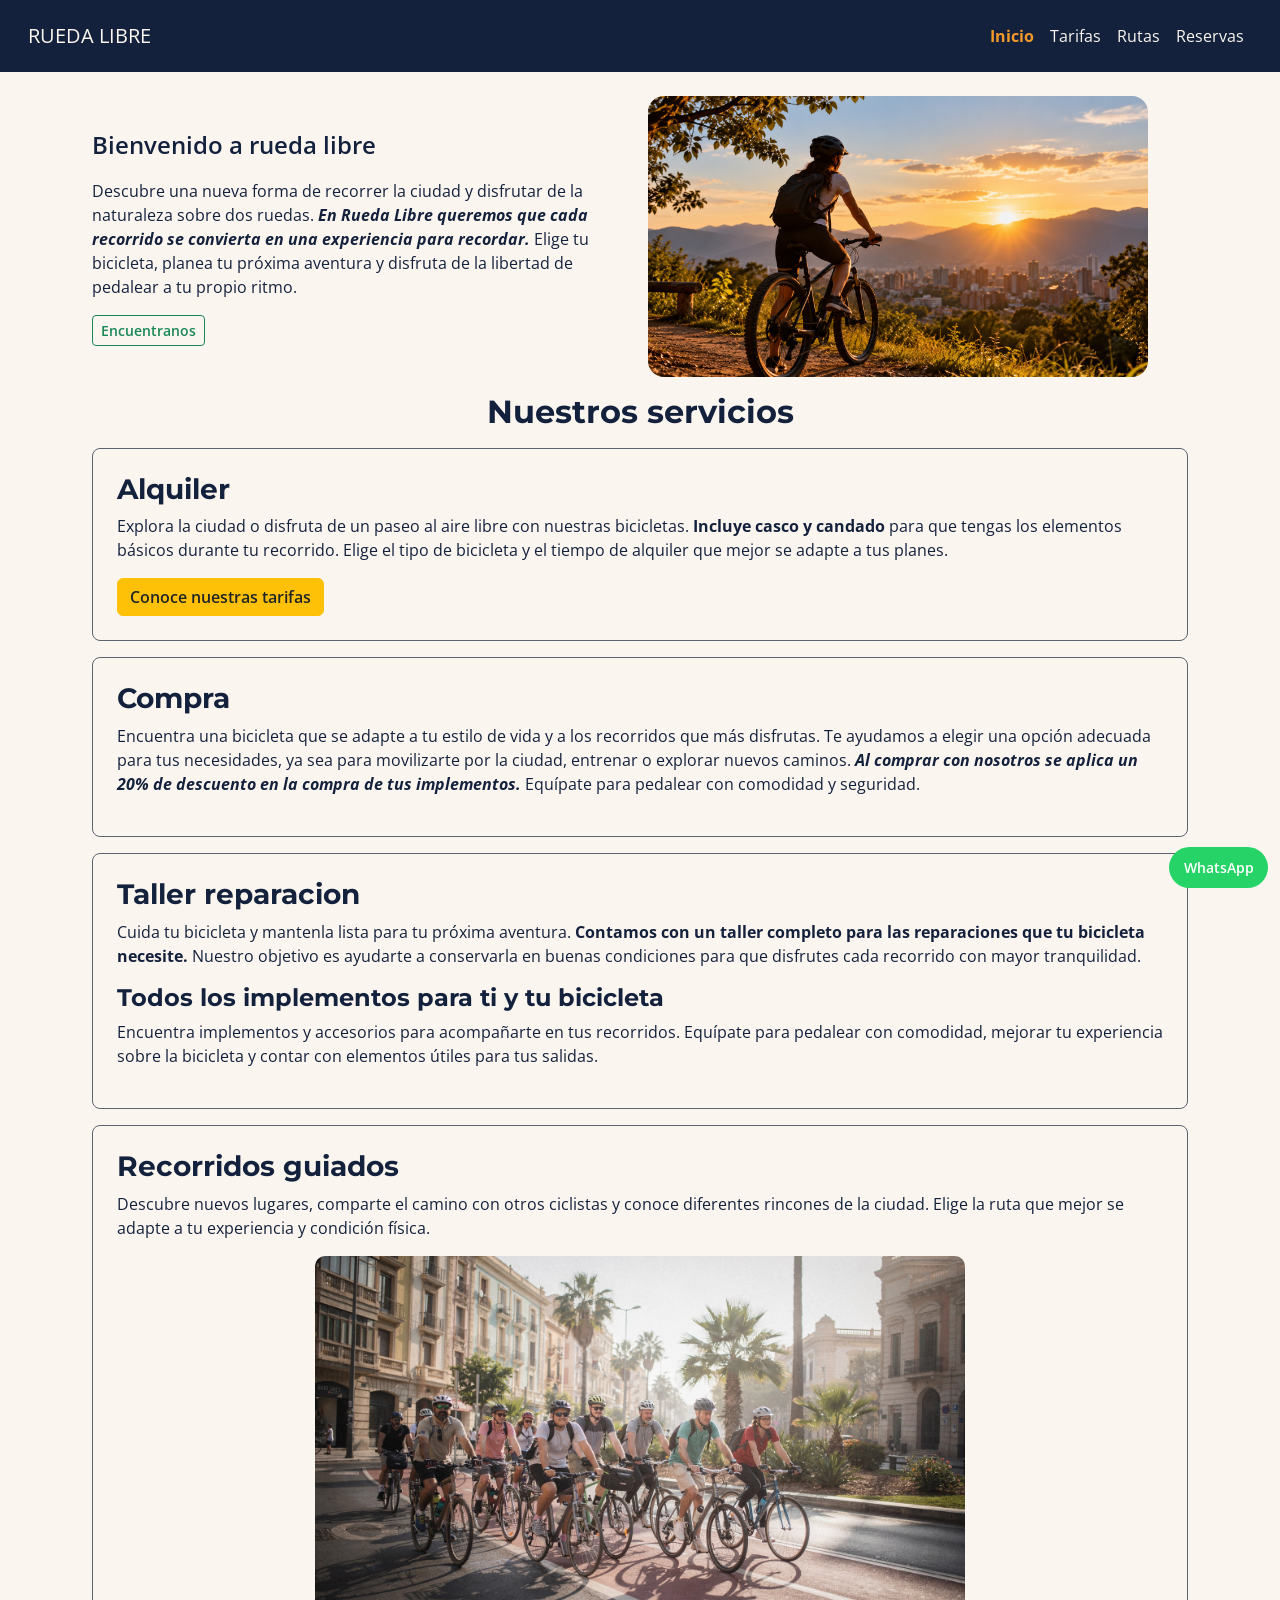
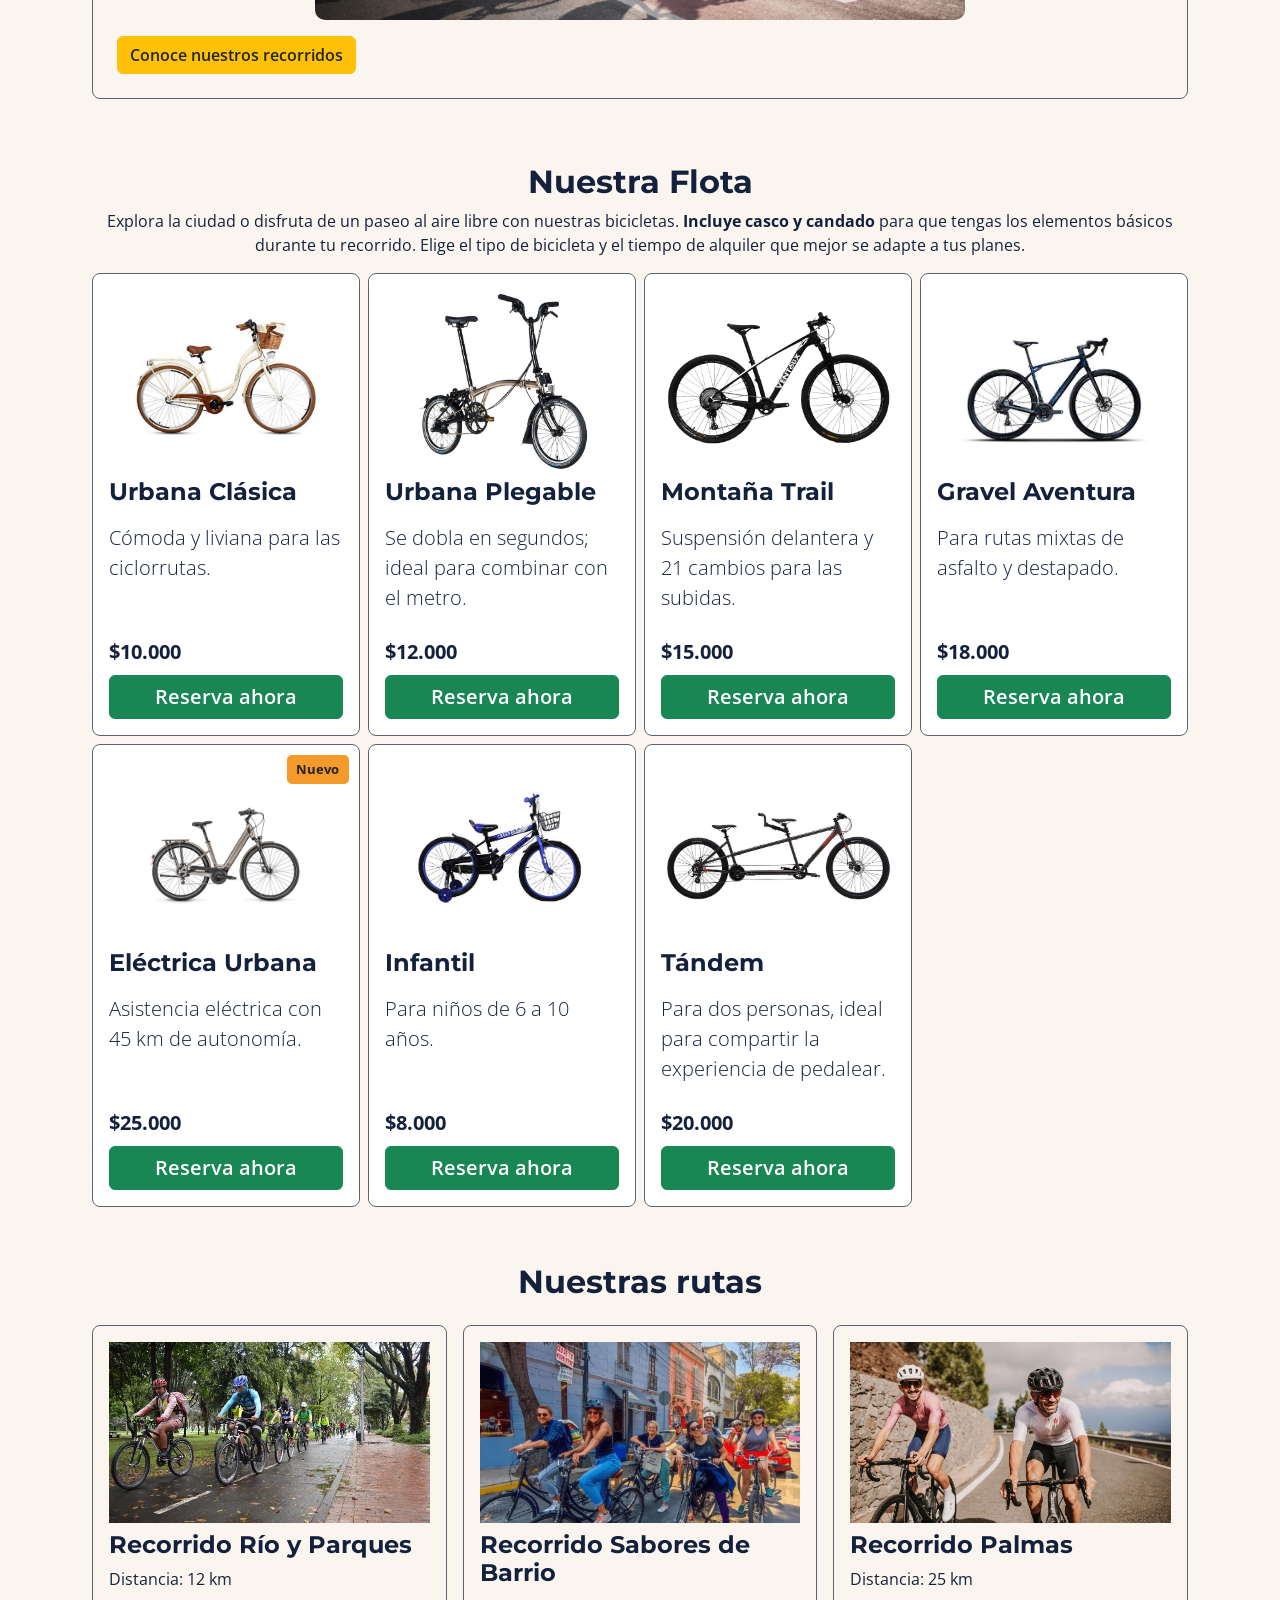
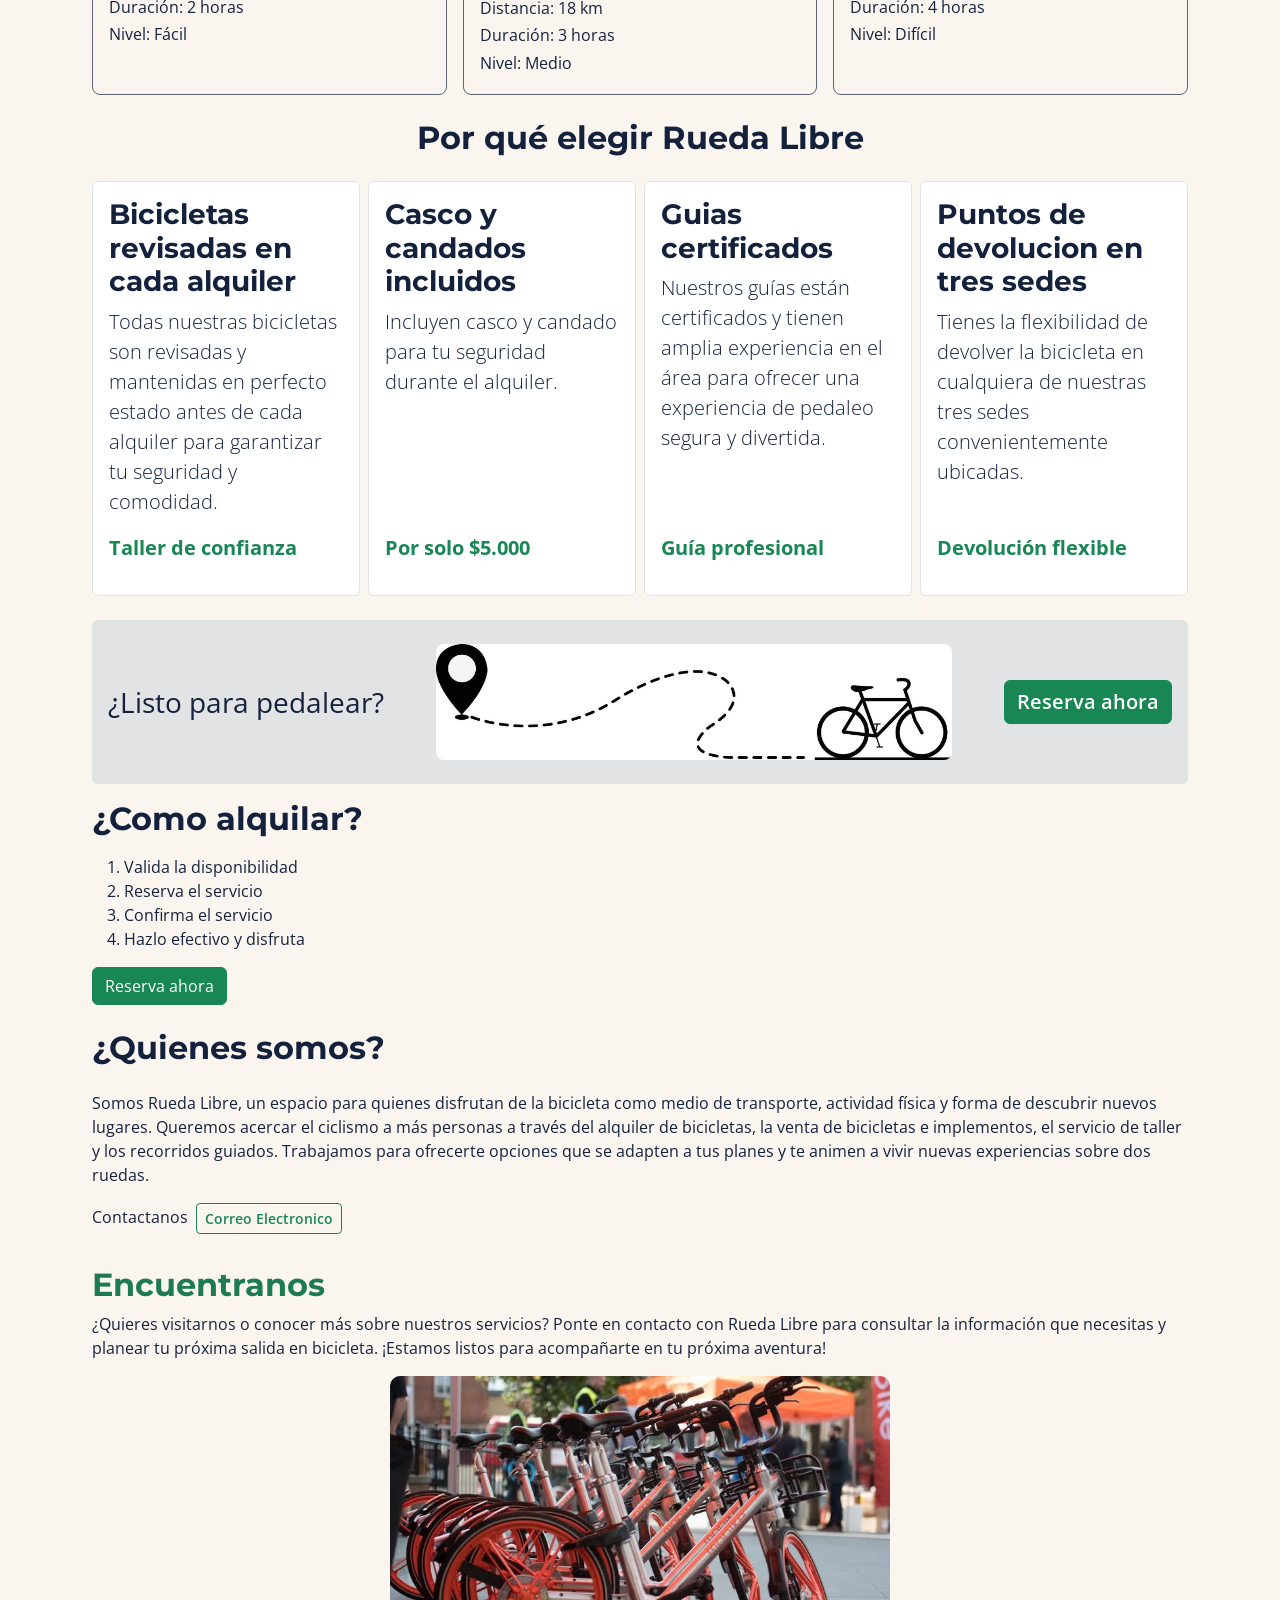
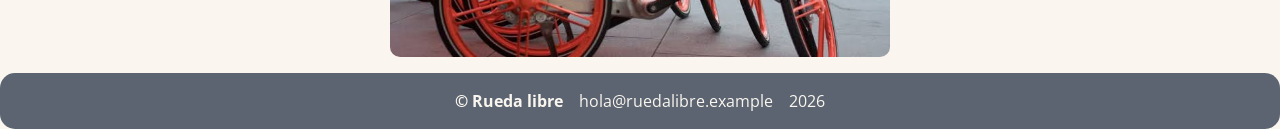
==== commit 6c378b02: "Feat: Paginas con Navbar y botones unificados" ====
--- a/index.html
+++ b/index.html
@@ -19,15 +19,48 @@
 
     <!-- Encabezado con menu navegación -->
 
-    <header class="container-fluid d-flex flex-column flex-md-row justify-content-between align-items-center gap-3 p-3">
-        <h1 class="mb-0"><strong>RUEDA LIBRE</strong></h1>
-        <nav>
-            <ul id="menu" class="d-flex flex-wrap justify-content-center gap-2 mb-0">
-                <li><a href="index.html" class="activo"> Inicio</a></li>
-                <li><a href="paginas/tarifas.html"> Tarifas</a></li>
-                <li><a href="paginas/tarifas.html#tabla-recorridos"> Rutas</a></li>
-                <li><a href="paginas/reservas.html"> Reservas</a></li>
-            </ul>
+    <!-- Encabezado y navegación -->
+
+    <header>
+        <nav class="navbar navbar-expand-lg navbar-rueda" data-bs-theme="dark">
+            <div class="container-fluid">
+
+                <a class="navbar-brand" href="index.html">
+                    RUEDA LIBRE
+                </a>
+
+                <button class="navbar-toggler" type="button"
+                    data-bs-toggle="collapse"
+                    data-bs-target="#menuPrincipal"
+                    aria-controls="menuPrincipal"
+                    aria-expanded="false"
+                    aria-label="Abrir o cerrar menú">
+                    <span class="navbar-toggler-icon"></span>
+                </button>
+
+                <div class="collapse navbar-collapse" id="menuPrincipal">
+                    <ul class="navbar-nav ms-auto mb-2 mb-lg-0">
+
+                        <li class="nav-item">
+                            <a class="nav-link active" aria-current="page" href="index.html">Inicio</a>
+                        </li>
+
+                        <li class="nav-item">
+                            <a class="nav-link" href="paginas/tarifas.html">Tarifas</a>
+                        </li>
+
+                        <li class="nav-item">
+                            <a class="nav-link" href="paginas/tarifas.html#tabla-recorridos">Rutas</a>
+                        </li>
+
+                        <li class="nav-item">
+                            <a class="nav-link" href="paginas/reservas.html">Reservas</a>
+                        </li>
+
+                    </ul>
+                </div>
+
+            </div>
         </nav>
     </header>
 
@@ -39,10 +72,10 @@
 
         <section id="portada">
             <div class="container">
-                <div class="row align-items-center g-3">
+                <div class="row align-items-center g-3 mt-2">
                     <div class="portada-contenido col-12 col-md-6">
 
-                        <p>Bienvenido a rueda libre <a href="#Encuentranos">Encuentranos</a></p>
+                        <p class="fs-4 fw-semibold">Bienvenido a rueda libre</p>
 
                         <p>Descubre una nueva forma de recorrer la ciudad y disfrutar de la naturaleza sobre dos ruedas.
                             <em><strong>En Rueda Libre queremos que cada recorrido se convierta en una experiencia para
@@ -50,6 +83,7 @@
                             libertad
                             de pedalear a tu propio ritmo.
                         </p>
+                        <a href="#Encuentranos" class="btn btn-outline-success btn-sm fw-semibold">Encuentranos</a>
                     </div>
 
                     <div class="portada-imagen col-12 col-md-6">
@@ -71,7 +105,7 @@
                     <p>Explora la ciudad o disfruta de un paseo al aire libre con nuestras bicicletas. <strong>Incluye casco
                             y candado</strong> para que tengas los elementos básicos durante tu recorrido. Elige el tipo de
                         bicicleta y el tiempo de alquiler que mejor se adapte a tus planes.</p>
-                    <a href="paginas/tarifas.html">Conoce nuestras tarifas</a>
+                    <a href="paginas/tarifas.html" class="btn btn-warning text-dark fw-semibold">Conoce nuestras tarifas</a>
                 </article>
 
                 <article id="compra">
@@ -97,9 +131,10 @@
                 <article>
                     <h3>Recorridos guiados</h3>
                     <p>Descubre nuevos lugares, comparte el camino con otros ciclistas y conoce diferentes rincones de la
-                        ciudad. <a href="paginas/tarifas.html#tabla-recorridos">Conoce nuestros recorridos</a> y elige la
+                        ciudad.  Elige la
                         ruta que mejor se adapte a tu experiencia y condición física.</p>
                     <img src="img/recorrido-guiado.jpg" alt="imagen recorrido guiado" class="img-fluid imagen-recorridos">
+                    <a href="paginas/tarifas.html#tabla-recorridos" class="btn btn-warning text-dark fw-semibold">Conoce nuestros recorridos</a>
                 </article>
 
             </div>
@@ -127,7 +162,7 @@
                             <p class="lead">Cómoda y liviana para las ciclorrutas.</p>
                             <p class="fw-bold fs-5 mb-0 mt-auto">$10.000</p>
                             <a href="paginas/reservas.html"
-                                class="boton-reserva fw-semibold fs-5 d-inline-block">Reserva
+                                class="btn btn-success fw-semibold fs-5">Reserva
                                 ahora</a>
                         </article>
                     </div>
@@ -140,7 +175,7 @@
                             <p class="lead">Se dobla en segundos; ideal para combinar con el metro.</p>
                             <p class="fw-bold fs-5 mb-0 mt-auto">$12.000</p>
                             <a href="paginas/reservas.html"
-                                class="boton-reserva fw-semibold fs-5 d-inline-block">Reserva
+                                class="btn btn-success fw-semibold fs-5">Reserva
                                 ahora</a>
                         </article>
                     </div>
@@ -153,7 +188,7 @@
                             <p class="lead">Suspensión delantera y 21 cambios para las subidas.</p>
                             <p class="fw-bold fs-5 mb-0 mt-auto">$15.000</p>
                             <a href="paginas/reservas.html"
-                                class="boton-reserva fw-semibold fs-5 d-inline-block">Reserva
+                                class="btn btn-success fw-semibold fs-5">Reserva
                                 ahora</a>
                         </article>
                     </div>
@@ -166,22 +201,22 @@
                             <p class="lead">Para rutas mixtas de asfalto y destapado.</p>
                             <p class="fw-bold fs-5 mb-0 mt-auto">$18.000</p>
                             <a href="paginas/reservas.html"
-                                class="boton-reserva fw-semibold fs-5 d-inline-block">Reserva
-                                ahora</a>
-                        </article>
-                    </div>
-
-                    <div class="col-12 col-sm-6 col-lg-4 col-xl-3">
-                        <article
-                            class="tarjeta-bicicleta p-3 h-100 d-flex flex-column gap-2">
-                            <span class="etiqueta-nuevo">Nuevo</span>
+                                class="btn btn-success fw-semibold fs-5">Reserva
+                                ahora</a>
+                        </article>
+                    </div>
+
+                    <div class="col-12 col-sm-6 col-lg-4 col-xl-3">
+                        <article
+                            class="tarjeta-bicicleta p-3 h-100 d-flex flex-column gap-2">
+                            <span class="etiqueta-nuevo text-dark">Nuevo</span>
                             <img class="img-fluid" src="img/bicicleta electrica.jpeg"
                                 alt="bicicleta electrica urbana">
                             <h4>Eléctrica Urbana</h4>
                             <p class="lead">Asistencia eléctrica con 45 km de autonomía.</p>
                             <p class="fw-bold fs-5 mb-0 mt-auto">$25.000</p>
                             <a href="paginas/reservas.html"
-                                class="boton-reserva fw-semibold fs-5 d-inline-block">Reserva
+                                class="btn btn-success fw-semibold fs-5">Reserva
                                 ahora</a>
                         </article>
                     </div>
@@ -194,7 +229,7 @@
                             <p class="lead">Para niños de 6 a 10 años.</p>
                             <p class="fw-bold fs-5 mb-0 mt-auto">$8.000</p>
                             <a href="paginas/reservas.html"
-                                class="boton-reserva fw-semibold fs-5 d-inline-block">Reserva
+                                class="btn btn-success fw-semibold fs-5">Reserva
                                 ahora</a>
                         </article>
                     </div>
@@ -207,7 +242,7 @@
                             <p class="lead">Para dos personas, ideal para compartir la experiencia de pedalear.</p>
                             <p class="fw-bold fs-5 mb-0 mt-auto">$20.000</p>
                             <a href="paginas/reservas.html"
-                                class="boton-reserva fw-semibold fs-5 d-inline-block">Reserva
+                                class="btn btn-success fw-semibold fs-5">Reserva
                                 ahora</a>
                         </article>
                     </div>
@@ -304,13 +339,15 @@
             </div>
         </section>
         
+        <!-- Listo para pedalear -->
+
         <section class="listo">
             <div class="container">
                 <div class="d-flex flex-column align-items-center justify-content-between flex-md-row p-3 bg-secondary-subtle mt-4 rounded">
                     <p class="fs-3 mb-0">¿Listo para pedalear?</p>
                     <img src="img/como-llegar.jpg" alt="Ciclista reservando"
                         class="img-fluid p-2 d-none d-md-block w-50 rounded-4">
-                    <a href="paginas/reservas.html" class="text-success fw-semibold fs-3 p-2">Reserva
+                    <a href="paginas/reservas.html" class="btn btn-success fw-semibold fs-5 mt-2 mt-md-0">Reserva
                         ahora</a>
                 </div>
             </div>
@@ -338,7 +375,7 @@
                     alquiler de bicicletas, la venta de bicicletas e implementos, el servicio de taller y los recorridos
                     guiados. Trabajamos para ofrecerte opciones que se adapten a tus planes y te animen a vivir nuevas
                     experiencias sobre dos ruedas.</p>
-                <p>Contactanos<a href="mailto:hola@ruedalibre.example"> Correo Electronico</a></p>
+                <p>Contactanos<a href="mailto:hola@ruedalibre.example" class="btn btn-outline-success btn-sm fw-semibold ms-2"> Correo Electronico</a></p>
             </div>
             
         </section>
--- a/CSS/styles.css
+++ b/CSS/styles.css
@@ -54,34 +54,29 @@
     text-align: center;
 }
 
-#menu {
-    padding: 0;
-    margin: 0;
-    list-style: none;
-}
-
-#menu li a {
-    display: block;
-    padding: 0.5rem 1rem;
-    text-decoration: none;
-}
-
-#menu a {
-    color: var(--color-texto-secundario);
-}
-
-#menu a.activo {
-    color: var(--color-boton-principal);
-    font-weight: 600;
-}
-
-#menu a:hover {
-    color: var(--color-boton-principal);
-}
-
-#menu a:focus {
-    color: var(--color-boton-principal);
-    outline: 2px solid var(--color-titulos);
+/* Navbar Rueda Libre */
+
+.navbar-rueda {
+    background-color: var(--color-titulos);
+    padding: 1rem;
+}
+
+.navbar-rueda .navbar-brand,
+.navbar-rueda .nav-link {
+    color: var(--color-fondo);
+}
+
+.navbar-rueda .nav-link.active {
+    color: var(--color-boton-secundario);
+    font-weight: 700;
+}
+
+.navbar-rueda .nav-link:hover {
+    color: var(--color-boton-secundario);
+}
+
+.navbar-rueda .nav-link:focus {
+    outline: 2px solid var(--color-boton-secundario);
     outline-offset: 3px;
 }
 
@@ -101,27 +96,6 @@
 }
 
 a:focus {
-    outline: 2px solid var(--color-titulos);
-    outline-offset: 3px;
-}
-
-/* Botón de reserva */
-
-.boton-reserva {
-    display: inline-block;
-    background-color: var(--color-boton-principal);
-    color: var(--color-fondo);
-    padding: var(--espaciado-pequeno) var(--espaciado-mediano);
-    text-decoration: none;
-    border-radius: 5px;
-    font-weight: 600;
-}
-
-.boton-reserva:hover {
-    background-color: var(--color-titulos);
-}
-
-.boton-reserva:focus {
     outline: 2px solid var(--color-titulos);
     outline-offset: 3px;
 }
@@ -170,11 +144,6 @@
     border-radius: 0.5rem;
     position: relative;
     background-color: white;
-}
-
-.tarjeta-bicicleta .boton-reserva {
-    margin-top: auto;
-    align-self: flex-start;
 }
 
 .tarjeta-bicicleta img {
@@ -274,39 +243,12 @@
     width: 100%;
 }
 
-/* Organización de los grupos */
-
-#formulario-reserva fieldset {
-    padding: 1rem;
-    margin-bottom: 1.5rem;
-}
-
-/* Botón de envío */
-
-#formulario-reserva button[type="submit"] {
-    padding: 0.75rem 1.5rem;
-    background-color: var(--color-boton-principal);
-    color: var(--color-fondo);
-    border-radius: 5px;
-    font-weight: 600;
-}
-
-#formulario-reserva button:focus {
-    outline: 2px solid var(--color-titulos);
-    outline-offset: 3px;
-}
-
-#formulario-reserva button:hover {
-    background-color: var(--color-titulos);
-}
-
-/* Indicadores de enfoque */
-
-input:focus,
-textarea:focus,
-select:focus {
-    outline: 2px solid var(--color-titulos);
-    outline-offset: 3px;
+/* Foco personalizado para formularios */
+#formulario-reserva .form-control:focus,
+#formulario-reserva .form-select:focus,
+#formulario-reserva .form-check-input:focus {
+    border-color: var(--color-boton-principal);
+    box-shadow: 0 0 0 0.25rem rgba(30, 122, 79, 0.25);
 }
 
 /* ==================================================
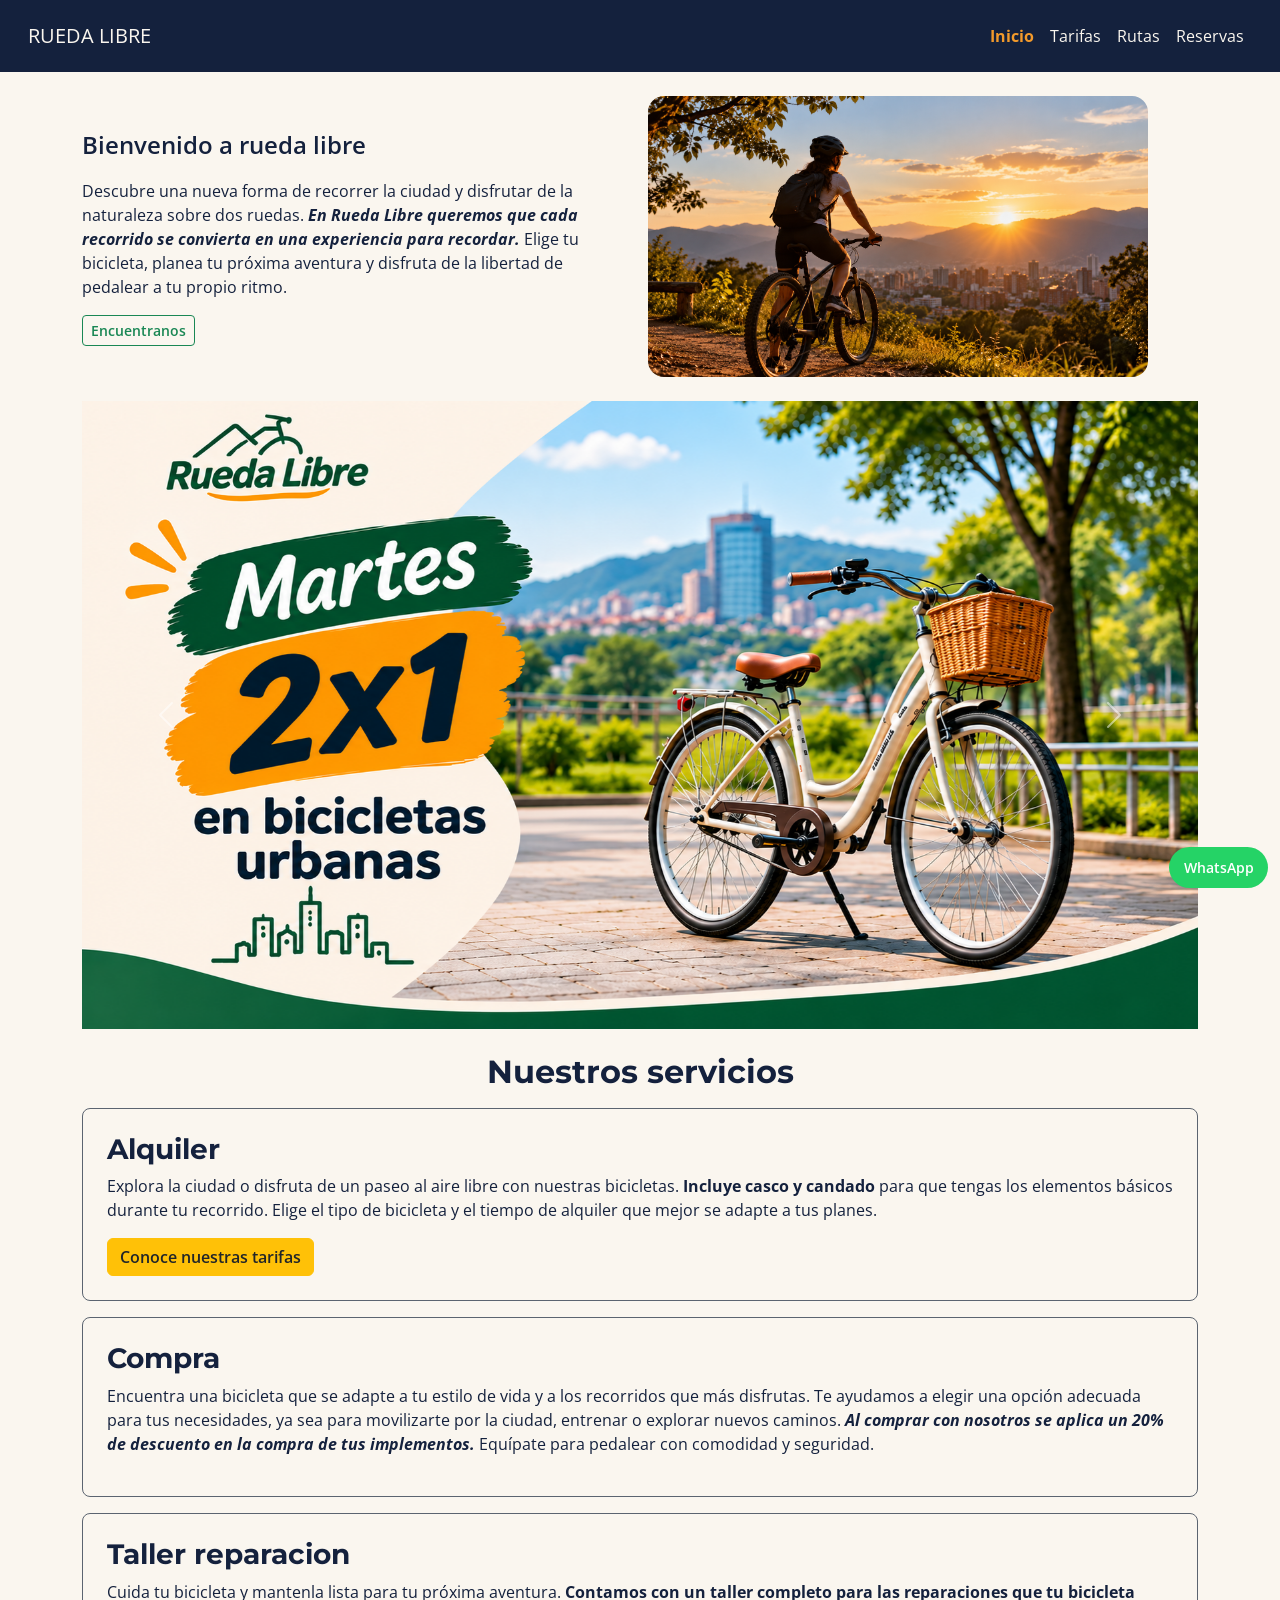
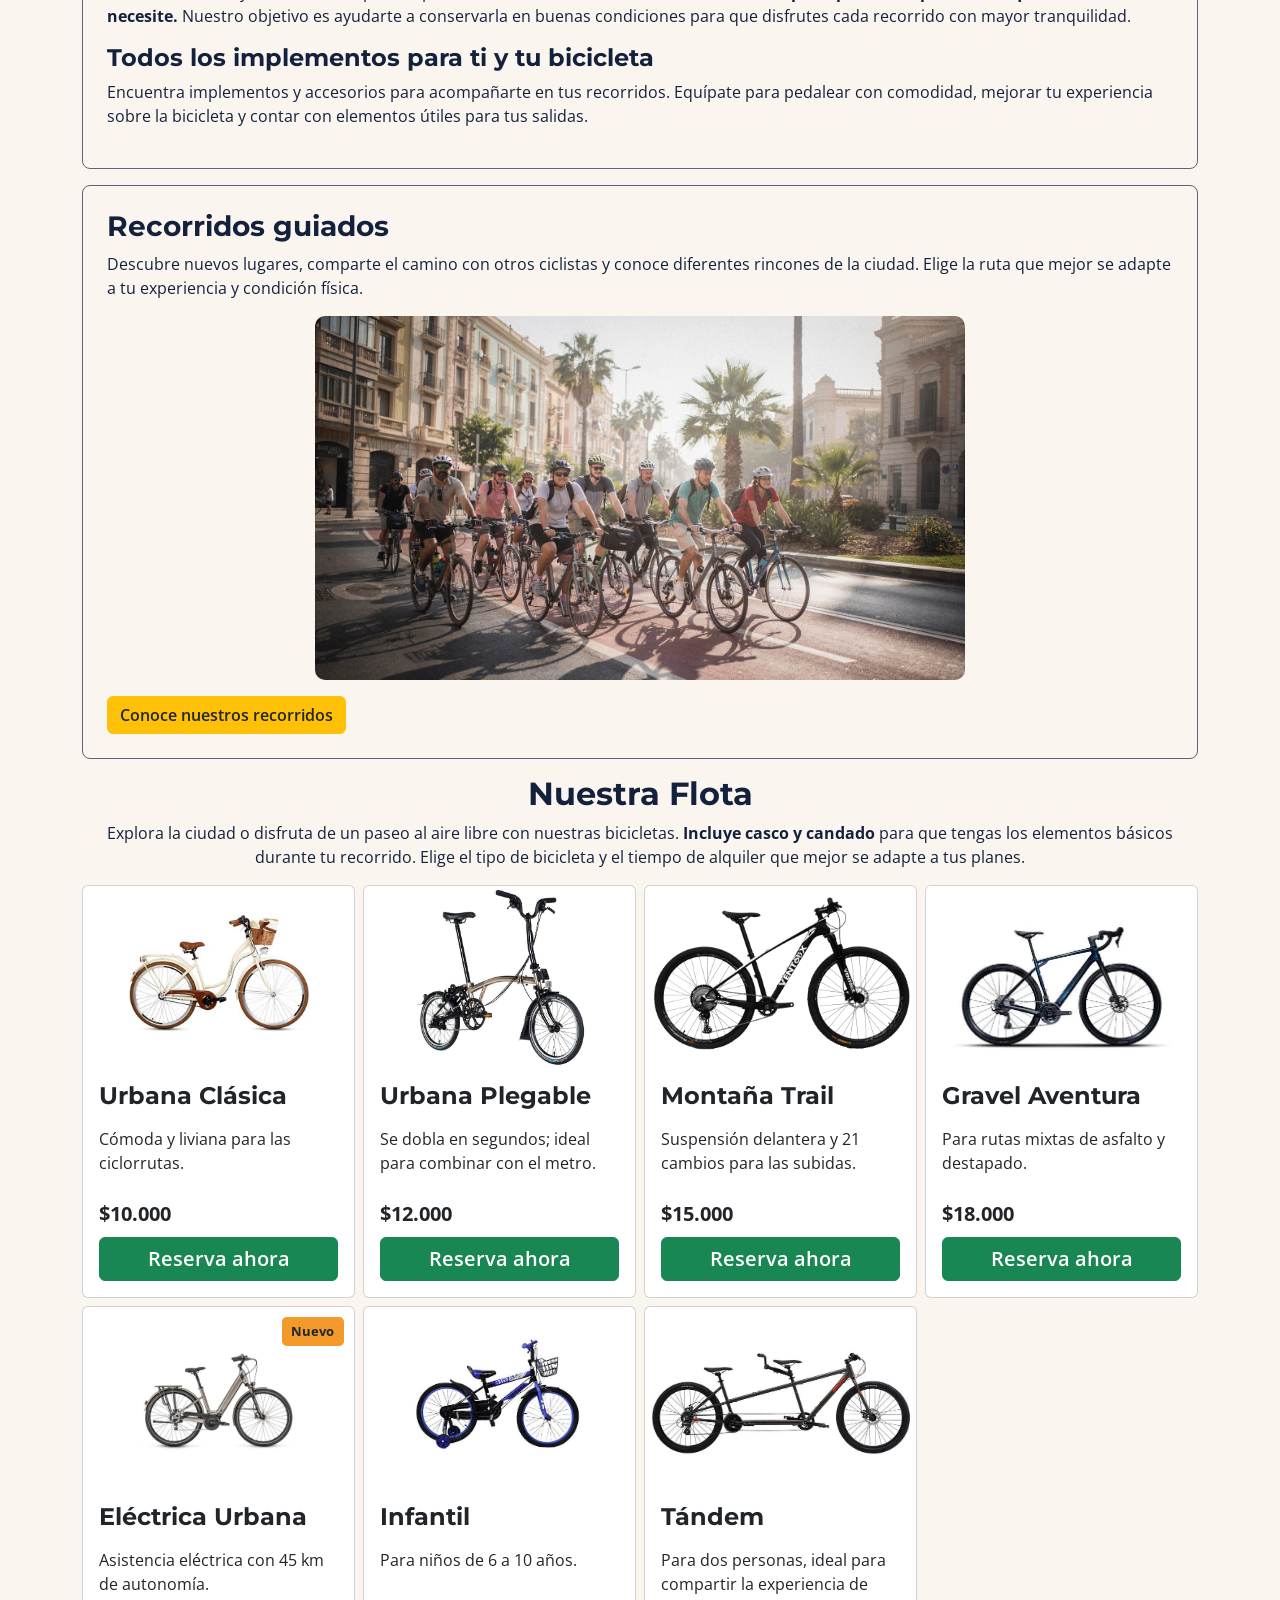
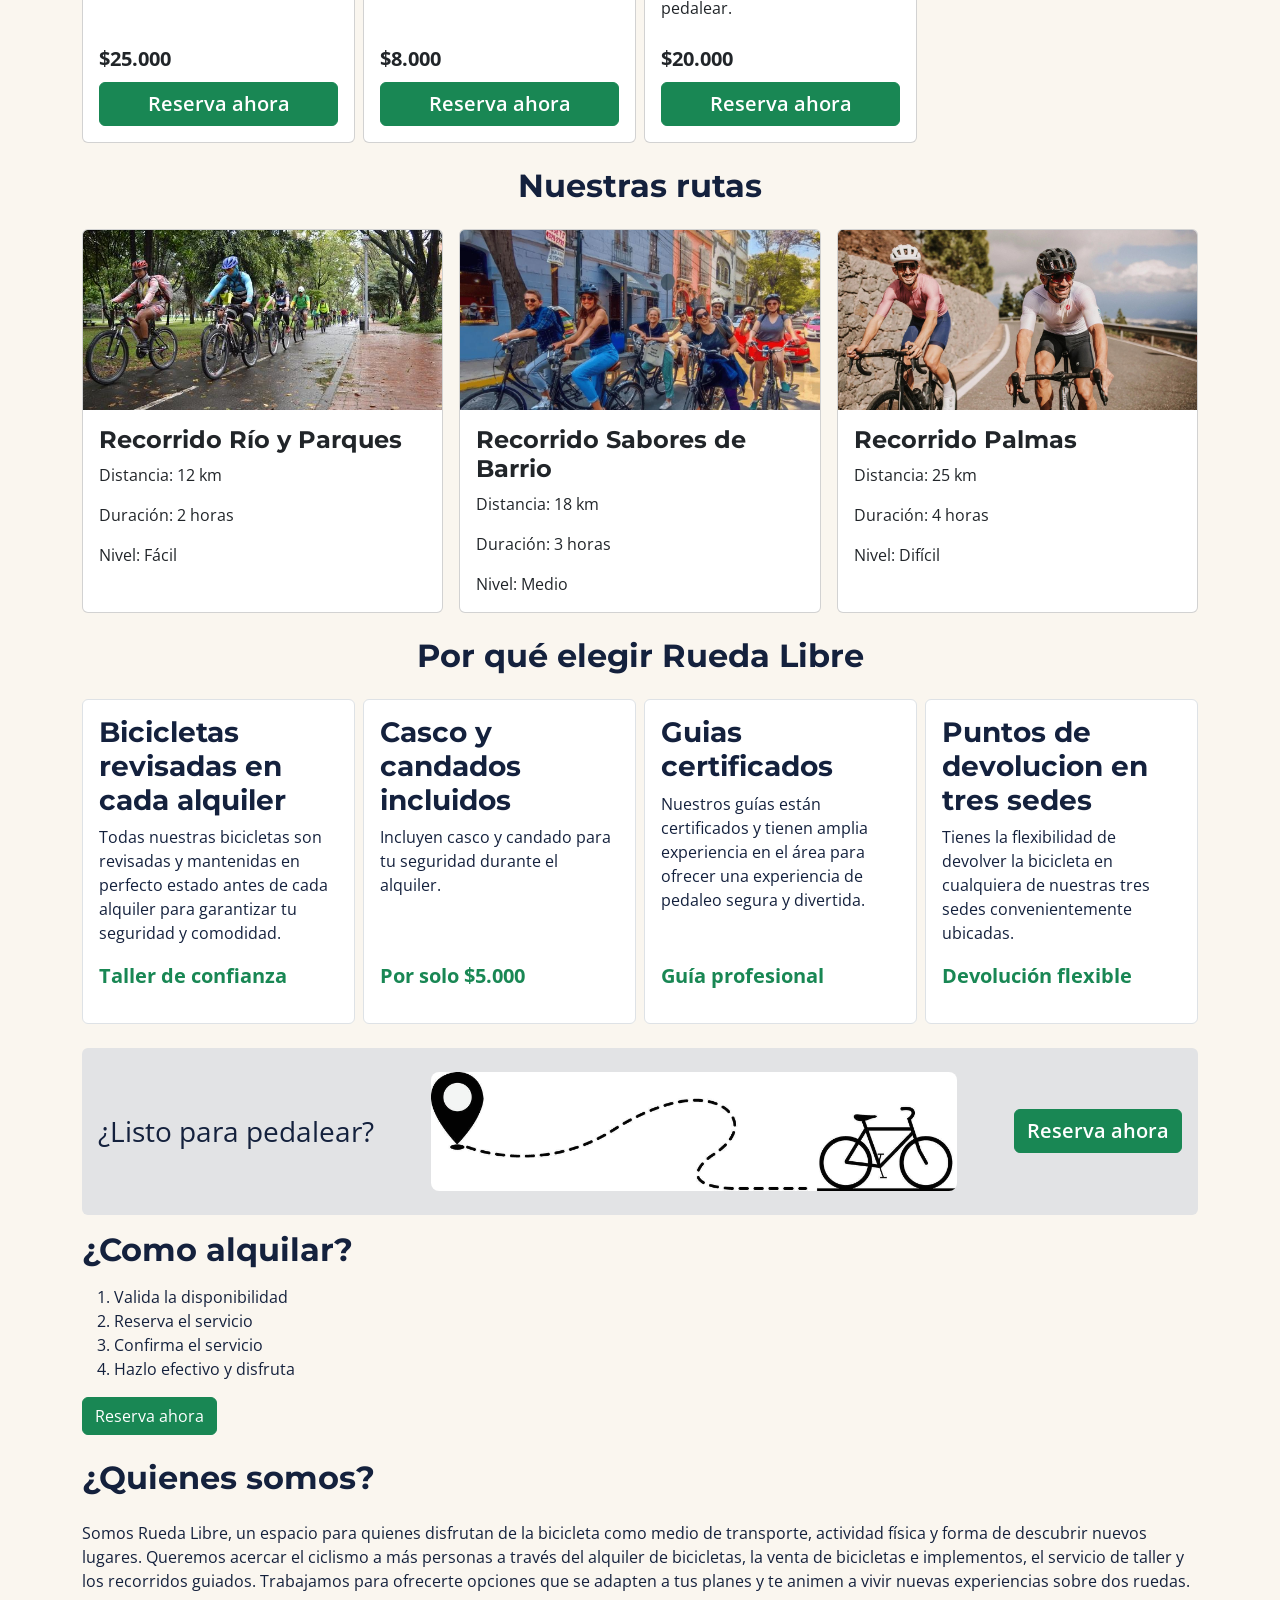
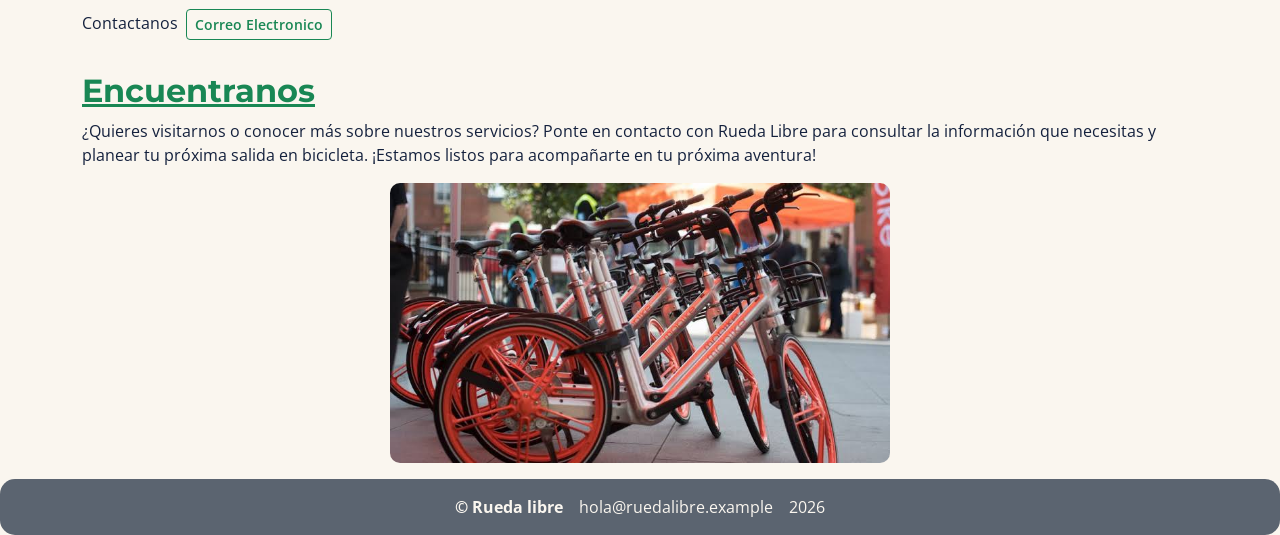
==== commit 1af166fc: "Feat: se modifica flota y rutas en cards y se agrega carrusel de promociones." ====
--- a/index.html
+++ b/index.html
@@ -29,17 +29,13 @@
                     RUEDA LIBRE
                 </a>
 
-                <button class="navbar-toggler" type="button"
-                    data-bs-toggle="collapse"
-                    data-bs-target="#menuPrincipal"
-                    aria-controls="menuPrincipal"
-                    aria-expanded="false"
-                    aria-label="Abrir o cerrar menú">
+                <button class="navbar-toggler" type="button" data-bs-toggle="collapse" data-bs-target="#menuPrincipal"
+                    aria-controls="menuPrincipal" aria-expanded="false" aria-label="Abrir o cerrar menú">
                     <span class="navbar-toggler-icon"></span>
                 </button>
 
                 <div class="collapse navbar-collapse" id="menuPrincipal">
-                    <ul class="navbar-nav ms-auto mb-2 mb-lg-0">
+                    <ul class="navbar-nav ms-auto mb-2 mb-lg-0 text-center">
 
                         <li class="nav-item">
                             <a class="nav-link active" aria-current="page" href="index.html">Inicio</a>
@@ -79,7 +75,8 @@
 
                         <p>Descubre una nueva forma de recorrer la ciudad y disfrutar de la naturaleza sobre dos ruedas.
                             <em><strong>En Rueda Libre queremos que cada recorrido se convierta en una experiencia para
-                                    recordar.</strong></em> Elige tu bicicleta, planea tu próxima aventura y disfruta de la
+                                    recordar.</strong></em> Elige tu bicicleta, planea tu próxima aventura y disfruta de
+                            la
                             libertad
                             de pedalear a tu propio ritmo.
                         </p>
@@ -87,9 +84,44 @@
                     </div>
 
                     <div class="portada-imagen col-12 col-md-6">
-                        <img src="img/portada-rueda-libre.png" alt="imagen bicicleta con paisaje" width="500" class="rounded-4">
-                    </div>
-                </div>
+                        <img src="img/portada-rueda-libre.png" alt="imagen bicicleta con paisaje" width="500"
+                            class="rounded-4">
+                    </div>
+                </div>
+            </div>
+        </section>
+
+        <!-- Carrusel de promociones -->
+        <section id="promociones" class="container my-4">
+
+            <div id="carruselPromociones" class="carousel slide" data-bs-ride="carousel">
+
+                <div class="carousel-inner">
+
+                    <div class="carousel-item active">
+                        <img src="img/slider1.png" class="d-block w-100" alt="Promoción martes 2x1 en bicicletas urbanas">
+                    </div>
+
+                    <div class="carousel-item">
+                        <img src="img/slider2.png" class="d-block w-100" alt="20 por ciento de descuento en bicicletas eléctricas">
+                    </div>
+
+                    <div class="carousel-item">
+                        <img src="img/slider3.png" class="d-block w-100" alt="Promoción de cumpleaños con recorrido guiado gratis">
+                    </div>
+
+                </div>
+
+                <button class="carousel-control-prev" type="button" data-bs-target="#carruselPromociones"
+                    data-bs-slide="prev" aria-label="Promoción anterior">
+                    <span class="carousel-control-prev-icon" aria-hidden="true"></span>
+                </button>
+
+                <button class="carousel-control-next" type="button" data-bs-target="#carruselPromociones"
+                    data-bs-slide="next" aria-label="Siguiente promoción">
+                    <span class="carousel-control-next-icon" aria-hidden="true"></span>
+                </button>
+
             </div>
         </section>
 
@@ -102,16 +134,21 @@
 
                 <article id="alquiler">
                     <h3>Alquiler</h3>
-                    <p>Explora la ciudad o disfruta de un paseo al aire libre con nuestras bicicletas. <strong>Incluye casco
-                            y candado</strong> para que tengas los elementos básicos durante tu recorrido. Elige el tipo de
+                    <p>Explora la ciudad o disfruta de un paseo al aire libre con nuestras bicicletas. <strong>Incluye
+                            casco
+                            y candado</strong> para que tengas los elementos básicos durante tu recorrido. Elige el tipo
+                        de
                         bicicleta y el tiempo de alquiler que mejor se adapte a tus planes.</p>
-                    <a href="paginas/tarifas.html" class="btn btn-warning text-dark fw-semibold">Conoce nuestras tarifas</a>
+                    <a href="paginas/tarifas.html" class="btn btn-warning text-dark fw-semibold">Conoce nuestras
+                        tarifas</a>
                 </article>
 
                 <article id="compra">
                     <h3>Compra</h3>
-                    <p>Encuentra una bicicleta que se adapte a tu estilo de vida y a los recorridos que más disfrutas. Te
-                        ayudamos a elegir una opción adecuada para tus necesidades, ya sea para movilizarte por la ciudad,
+                    <p>Encuentra una bicicleta que se adapte a tu estilo de vida y a los recorridos que más disfrutas.
+                        Te
+                        ayudamos a elegir una opción adecuada para tus necesidades, ya sea para movilizarte por la
+                        ciudad,
                         entrenar o explorar nuevos caminos. <strong><em>Al comprar con nosotros se aplica un 20% de
                                 descuento en la compra de tus implementos.</em></strong> Equípate para pedalear con
                         comodidad y seguridad.</p>
@@ -119,22 +156,27 @@
 
                 <article id="taller">
                     <h3>Taller reparacion</h3>
-                    <p>Cuida tu bicicleta y mantenla lista para tu próxima aventura. <strong>Contamos con un taller completo
+                    <p>Cuida tu bicicleta y mantenla lista para tu próxima aventura. <strong>Contamos con un taller
+                            completo
                             para las reparaciones que tu bicicleta necesite.</strong> Nuestro objetivo es ayudarte a
                         conservarla en buenas condiciones para que disfrutes cada recorrido con mayor tranquilidad.</p>
                     <h4>Todos los implementos para ti y tu bicicleta</h4>
                     <p>Encuentra implementos y accesorios para acompañarte en tus recorridos. Equípate para pedalear con
-                        comodidad, mejorar tu experiencia sobre la bicicleta y contar con elementos útiles para tus salidas.
+                        comodidad, mejorar tu experiencia sobre la bicicleta y contar con elementos útiles para tus
+                        salidas.
                     </p>
                 </article>
 
                 <article>
                     <h3>Recorridos guiados</h3>
-                    <p>Descubre nuevos lugares, comparte el camino con otros ciclistas y conoce diferentes rincones de la
-                        ciudad.  Elige la
+                    <p>Descubre nuevos lugares, comparte el camino con otros ciclistas y conoce diferentes rincones de
+                        la
+                        ciudad. Elige la
                         ruta que mejor se adapte a tu experiencia y condición física.</p>
-                    <img src="img/recorrido-guiado.jpg" alt="imagen recorrido guiado" class="img-fluid imagen-recorridos">
-                    <a href="paginas/tarifas.html#tabla-recorridos" class="btn btn-warning text-dark fw-semibold">Conoce nuestros recorridos</a>
+                    <img src="img/recorrido-guiado.jpg" alt="imagen recorrido guiado"
+                        class="img-fluid imagen-recorridos">
+                    <a href="paginas/tarifas.html#tabla-recorridos" class="btn btn-warning text-dark fw-semibold">Conoce
+                        nuestros recorridos</a>
                 </article>
 
             </div>
@@ -146,104 +188,113 @@
             <div class="container">
                 <div class="encabezado-flota text-center mt-3 mb-3">
                     <h2>Nuestra Flota</h2>
-                    <p class="fs-6">Explora la ciudad o disfruta de un paseo al aire libre con nuestras bicicletas. <strong>Incluye
+                    <p class="fs-6">Explora la ciudad o disfruta de un paseo al aire libre con nuestras bicicletas.
+                        <strong>Incluye
                             casco
                             y candado</strong> para que tengas los elementos básicos durante tu recorrido. Elige el tipo
                         de
-                        bicicleta y el tiempo de alquiler que mejor se adapte a tus planes.</p>
+                        bicicleta y el tiempo de alquiler que mejor se adapte a tus planes.
+                    </p>
                 </div>
 
                 <div class="row g-2">
                     <div class="col-12 col-sm-6 col-lg-4 col-xl-3">
-                        <article
-                            class="tarjeta-bicicleta p-3 h-100 d-flex flex-column gap-2">
-                            <img class="img-fluid" src="img/bicicleta urbana.jpeg" alt="bicicleta urbana">
-                            <h4>Urbana Clásica</h4>
-                            <p class="lead">Cómoda y liviana para las ciclorrutas.</p>
-                            <p class="fw-bold fs-5 mb-0 mt-auto">$10.000</p>
-                            <a href="paginas/reservas.html"
-                                class="btn btn-success fw-semibold fs-5">Reserva
-                                ahora</a>
-                        </article>
-                    </div>
-
-                    <div class="col-12 col-sm-6 col-lg-4 col-xl-3">
-                        <article
-                            class="tarjeta-bicicleta p-3 h-100 d-flex flex-column gap-2">
-                            <img class="img-fluid" src="img/urbana plegable.jpeg" alt="bicicleta urbana plegable">
-                            <h4>Urbana Plegable</h4>
-                            <p class="lead">Se dobla en segundos; ideal para combinar con el metro.</p>
-                            <p class="fw-bold fs-5 mb-0 mt-auto">$12.000</p>
-                            <a href="paginas/reservas.html"
-                                class="btn btn-success fw-semibold fs-5">Reserva
-                                ahora</a>
-                        </article>
-                    </div>
-
-                    <div class="col-12 col-sm-6 col-lg-4 col-xl-3">
-                        <article
-                            class="tarjeta-bicicleta p-3 h-100 d-flex flex-column gap-2">
-                            <img class="img-fluid" src="img/bicicleta montaña.png" alt="bicicleta de montaña">
-                            <h4>Montaña Trail</h4>
-                            <p class="lead">Suspensión delantera y 21 cambios para las subidas.</p>
-                            <p class="fw-bold fs-5 mb-0 mt-auto">$15.000</p>
-                            <a href="paginas/reservas.html"
-                                class="btn btn-success fw-semibold fs-5">Reserva
-                                ahora</a>
-                        </article>
-                    </div>
-
-                    <div class="col-12 col-sm-6 col-lg-4 col-xl-3">
-                        <article
-                            class="tarjeta-bicicleta p-3 h-100 d-flex flex-column gap-2">
-                            <img class="img-fluid" src="img/gravel aventura.jpeg" alt="bicicleta gravel aventura">
-                            <h4>Gravel Aventura</h4>
-                            <p class="lead">Para rutas mixtas de asfalto y destapado.</p>
-                            <p class="fw-bold fs-5 mb-0 mt-auto">$18.000</p>
-                            <a href="paginas/reservas.html"
-                                class="btn btn-success fw-semibold fs-5">Reserva
-                                ahora</a>
-                        </article>
-                    </div>
-
-                    <div class="col-12 col-sm-6 col-lg-4 col-xl-3">
-                        <article
-                            class="tarjeta-bicicleta p-3 h-100 d-flex flex-column gap-2">
+                        <article class="card h-100">
+                            <img src="img/bicicleta urbana.jpeg" class="img-flota card-img-top"
+                                alt="Bicicleta urbana clásica">
+                            <div class="card-body d-flex flex-column gap-2">
+                                <h4 class="card-title">Urbana Clásica</h4>
+                                <p class="card-text">Cómoda y liviana para las ciclorrutas.</p>
+                                <p class="fw-bold fs-5 mb-0 mt-auto">$10.000</p>
+                                <a href="paginas/reservas.html" class="btn btn-success fw-semibold fs-5">
+                                    Reserva ahora</a>
+                            </div>
+                        </article>
+                    </div>
+
+                    <div class="col-12 col-sm-6 col-lg-4 col-xl-3">
+                        <article class="card h-100">
+                            <img src="img/urbana plegable.jpeg" class="img-flota card-img-top"
+                                alt="Bicicleta urbana plegable">
+                            <div class="card-body d-flex flex-column gap-2">
+                                <h4 class="card-title">Urbana Plegable</h4>
+                                <p class="card-text">Se dobla en segundos; ideal para combinar con el metro.</p>
+                                <p class="fw-bold fs-5 mb-0 mt-auto">$12.000</p>
+                                <a href="paginas/reservas.html" class="btn btn-success fw-semibold fs-5">Reserva
+                                    ahora</a>
+                            </div>
+                        </article>
+                    </div>
+
+                    <div class="col-12 col-sm-6 col-lg-4 col-xl-3">
+                        <article class="card h-100">
+                            <img src="img/bicicleta montaña.png" class="img-flota card-img-top"
+                                alt="Bicicleta de montaña">
+                            <div class="card-body d-flex flex-column gap-2">
+                                <h4 class="card-title">Montaña Trail</h4>
+                                <p class="card-text">Suspensión delantera y 21 cambios para las subidas.</p>
+                                <p class="fw-bold fs-5 mb-0 mt-auto">$15.000</p>
+                                <a href="paginas/reservas.html" class="btn btn-success fw-semibold fs-5">Reserva
+                                    ahora</a>
+                            </div>
+                        </article>
+                    </div>
+
+                    <div class="col-12 col-sm-6 col-lg-4 col-xl-3">
+                        <article class="card h-100">
+                            <img src="img/gravel aventura.jpeg" class="img-flota card-img-top"
+                                alt="Bicicleta gravel de aventura">
+                            <div class="card-body d-flex flex-column gap-2">
+                                <h4 class="card-title">Gravel Aventura</h4>
+                                <p class="card-text">Para rutas mixtas de asfalto y destapado.</p>
+                                <p class="fw-bold fs-5 mb-0 mt-auto">$18.000</p>
+                                <a href="paginas/reservas.html" class="btn btn-success fw-semibold fs-5">Reserva
+                                    ahora</a>
+                            </div>
+                        </article>
+                    </div>
+
+                    <div class="col-12 col-sm-6 col-lg-4 col-xl-3">
+                        <article class="card h-100">
                             <span class="etiqueta-nuevo text-dark">Nuevo</span>
-                            <img class="img-fluid" src="img/bicicleta electrica.jpeg"
-                                alt="bicicleta electrica urbana">
-                            <h4>Eléctrica Urbana</h4>
-                            <p class="lead">Asistencia eléctrica con 45 km de autonomía.</p>
-                            <p class="fw-bold fs-5 mb-0 mt-auto">$25.000</p>
-                            <a href="paginas/reservas.html"
-                                class="btn btn-success fw-semibold fs-5">Reserva
-                                ahora</a>
-                        </article>
-                    </div>
-
-                    <div class="col-12 col-sm-6 col-lg-4 col-xl-3">
-                        <article
-                            class="tarjeta-bicicleta p-3 h-100 d-flex flex-column gap-2">
-                            <img class="img-fluid" src="img/bicicleta infantil.jpeg" alt="bicicleta infantil">
-                            <h4>Infantil</h4>
-                            <p class="lead">Para niños de 6 a 10 años.</p>
-                            <p class="fw-bold fs-5 mb-0 mt-auto">$8.000</p>
-                            <a href="paginas/reservas.html"
-                                class="btn btn-success fw-semibold fs-5">Reserva
-                                ahora</a>
-                        </article>
-                    </div>
-
-                    <div class="col-12 col-sm-6 col-lg-4 col-xl-3">
-                        <article
-                            class="tarjeta-bicicleta p-3 h-100 d-flex flex-column gap-2">
-                            <img class="img-fluid" src="img/bicicleta tandem.jpeg" alt="bicicleta tandem">
-                            <h4>Tándem</h4>
-                            <p class="lead">Para dos personas, ideal para compartir la experiencia de pedalear.</p>
-                            <p class="fw-bold fs-5 mb-0 mt-auto">$20.000</p>
-                            <a href="paginas/reservas.html"
-                                class="btn btn-success fw-semibold fs-5">Reserva
-                                ahora</a>
+                            <img src="img/bicicleta electrica.jpeg" class="img-flota card-img-top"
+                                alt="Bicicleta eléctrica urbana">
+                            <div class="card-body d-flex flex-column gap-2">
+                                <h4 class="card-title">Eléctrica Urbana</h4>
+                                <p class="card-text">Asistencia eléctrica con 45 km de autonomía.</p>
+                                <p class="fw-bold fs-5 mb-0 mt-auto">$25.000</p>
+                                <a href="paginas/reservas.html" class="btn btn-success fw-semibold fs-5">Reserva
+                                    ahora</a>
+                            </div>
+                        </article>
+                    </div>
+
+                    <div class="col-12 col-sm-6 col-lg-4 col-xl-3">
+                        <article class="card h-100">
+                            <img src="img/bicicleta infantil.jpeg" class="img-flota card-img-top"
+                                alt="Bicicleta infantil">
+                            <div class="card-body d-flex flex-column gap-2">
+                                <h4 class="card-title">Infantil</h4>
+                                <p class="card-text">Para niños de 6 a 10 años.</p>
+                                <p class="fw-bold fs-5 mb-0 mt-auto">$8.000</p>
+                                <a href="paginas/reservas.html" class="btn btn-success fw-semibold fs-5">Reserva
+                                    ahora</a>
+                            </div>
+                        </article>
+                    </div>
+
+                    <div class="col-12 col-sm-6 col-lg-4 col-xl-3">
+                        <article class="card h-100">
+                            <img src="img/bicicleta tandem.jpeg" class="img-flota card-img-top"
+                                alt="Bicicleta tándem para dos personas">
+                            <div class="card-body d-flex flex-column gap-2">
+                                <h4 class="card-title">Tándem</h4>
+                                <p class="card-text">Para dos personas, ideal para compartir la experiencia de
+                                    pedalear.</p>
+                                <p class="fw-bold fs-5 mb-0 mt-auto">$20.000</p>
+                                <a href="paginas/reservas.html" class="btn btn-success fw-semibold fs-5">Reserva
+                                    ahora</a>
+                            </div>
                         </article>
                     </div>
                 </div>
@@ -260,37 +311,46 @@
 
                 <div class="galeria-rutas row g-3">
 
-                    <div class=" col-12 col-md-6 col-xl-4">
-                        <article class="tarjeta-ruta h-100">
-                            <img src="img/recorrido-rio-parques.jpeg" alt="Recorrido Río Parques" class="img-fluid">
-                            <h4>Recorrido Río y Parques</h4>
-                            <p>Distancia: 12 km</p>
-                            <p>Duración: 2 horas</p>
-                            <p>Nivel: Fácil</p>
-                        </article>
-                    </div>
-                    <div class=" col-12 col-md-6 col-xl-4">
-                        <article class="tarjeta-ruta h-100">
-                            <img src="img/recorrido-barrio.jpeg" alt="Recorrido Sabores de Barrio" class="img-fluid">
-                            <h4>Recorrido Sabores de Barrio</h4>
-                            <p>Distancia: 18 km</p>
-                            <p>Duración: 3 horas</p>
-                            <p>Nivel: Medio</p>
-                        </article>
-                    </div>
-                    <div class=" col-12 col-md-6 col-xl-4">
-                        <article class="tarjeta-ruta h-100">
-                            <img src="img/recorrido-palmas.jpeg" alt="Recorrido Palmas" class="img-fluid">
-                            <h4>Recorrido Palmas</h4>
-                            <p>Distancia: 25 km</p>
-                            <p>Duración: 4 horas</p>
-                            <p>Nivel: Difícil</p>
-                        </article>
-                    </div>
-                </div>
-            </div>
-        </section>
-        
+                    <div class="col-12 col-md-6 col-xl-4">
+                        <article class="galeria card h-100">
+                            <img src="img/recorrido-rio-parques.jpeg" alt="Recorrido Río Parques"
+                                class="img-galeria card-img-top img-fluid">
+                            <div class="card-body">
+                                <h4 class="card-title">Recorrido Río y Parques</h4>
+                                <p class="card-text">Distancia: 12 km</p>
+                                <p class="card-text">Duración: 2 horas</p>
+                                <p class="card-text">Nivel: Fácil</p>
+                            </div>
+                        </article>
+                    </div>
+                    <div class="col-12 col-md-6 col-xl-4">
+                        <article class="card h-100">
+                            <img src="img/recorrido-barrio.jpeg" alt="Recorrido Sabores de Barrio"
+                                class="img-galeria card-img-top img-fluid">
+                            <div class="card-body">
+                                <h4 class="card-title">Recorrido Sabores de Barrio</h4>
+                                <p class="card-text">Distancia: 18 km</p>
+                                <p class="card-text">Duración: 3 horas</p>
+                                <p class="card-text">Nivel: Medio</p>
+                            </div>
+                        </article>
+                    </div>
+                    <div class="col-12 col-md-6 col-xl-4">
+                        <article class="card h-100">
+                            <img src="img/recorrido-palmas.jpeg" alt="Recorrido Palmas"
+                                class="img-galeria card-img-top img-fluid">
+                            <div class="card-body">
+                                <h4 class="card-title">Recorrido Palmas</h4>
+                                <p class="card-text">Distancia: 25 km</p>
+                                <p class="card-text">Duración: 4 horas</p>
+                                <p class="card-text">Nivel: Difícil</p>
+                            </div>
+                        </article>
+                    </div>
+                </div>
+            </div>
+        </section>
+
         <!-- Benefios - Por qué rueda libre -->
 
         <section id="beneficios-rueda-libre">
@@ -303,7 +363,7 @@
                     <div class="col-lg-3 col-sm-6 col-12">
                         <article class="p-3 h-100 d-flex flex-column border rounded bg-white">
                             <h3 class="fw-bold">Bicicletas revisadas en cada alquiler</h3>
-                            <p class="lead">Todas nuestras bicicletas son revisadas y mantenidas en perfecto
+                            <p> Todas nuestras bicicletas son revisadas y mantenidas en perfecto
                                 estado antes de cada alquiler para
                                 garantizar tu seguridad y comodidad.</p>
                             <p class="text-success fw-bold fs-5 mt-auto">Taller de confianza</p>
@@ -312,7 +372,7 @@
                     <div class="col-lg-3 col-sm-6 col-12">
                         <article class="p-3 h-100 d-flex flex-column border rounded bg-white">
                             <h3 class="fw-bold">Casco y candados incluidos</h3>
-                            <p class="lead">Incluyen casco y candado para tu seguridad durante el alquiler.
+                            <p> Incluyen casco y candado para tu seguridad durante el alquiler.
                             </p>
                             <p class="text-success fw-bold fs-5 mt-auto">Por solo $5.000</p>
                         </article>
@@ -320,7 +380,7 @@
                     <div class="col-lg-3 col-sm-6 col-12">
                         <article class="p-3 h-100 d-flex flex-column border rounded bg-white">
                             <h3 class="fw-bold">Guias certificados</h3>
-                            <p class="lead">Nuestros guías están certificados y tienen amplia experiencia en
+                            <p> Nuestros guías están certificados y tienen amplia experiencia en
                                 el área para ofrecer una experiencia de
                                 pedaleo segura y divertida.</p>
                             <p class="text-success fw-bold fs-5 mt-auto">Guía profesional</p>
@@ -329,7 +389,7 @@
                     <div class="col-lg-3 col-sm-6 col-12">
                         <article class="p-3 h-100 d-flex flex-column border rounded bg-white">
                             <h3 class="fw-bold">Puntos de devolucion en tres sedes</h3>
-                            <p class="lead">Tienes la flexibilidad de devolver la bicicleta en cualquiera de
+                            <p> Tienes la flexibilidad de devolver la bicicleta en cualquiera de
                                 nuestras tres sedes convenientemente
                                 ubicadas.</p>
                             <p class="text-success fw-bold fs-5 mt-auto">Devolución flexible</p>
@@ -338,12 +398,13 @@
                 </div>
             </div>
         </section>
-        
+
         <!-- Listo para pedalear -->
 
         <section class="listo">
             <div class="container">
-                <div class="d-flex flex-column align-items-center justify-content-between flex-md-row p-3 bg-secondary-subtle mt-4 rounded">
+                <div
+                    class="d-flex flex-column align-items-center justify-content-between flex-md-row p-3 bg-secondary-subtle mt-4 rounded">
                     <p class="fs-3 mb-0">¿Listo para pedalear?</p>
                     <img src="img/como-llegar.jpg" alt="Ciclista reservando"
                         class="img-fluid p-2 d-none d-md-block w-50 rounded-4">
@@ -352,7 +413,7 @@
                 </div>
             </div>
         </section>
-        
+
 
         <!-- Preguntas frecuentes -->
 
@@ -370,14 +431,16 @@
                 <a href="paginas/reservas.html" class="btn btn-success"> Reserva ahora </a>
 
                 <h2 class="mt-4 mb-4">¿Quienes somos?</h2>
-                <p>Somos Rueda Libre, un espacio para quienes disfrutan de la bicicleta como medio de transporte, actividad
+                <p>Somos Rueda Libre, un espacio para quienes disfrutan de la bicicleta como medio de transporte,
+                    actividad
                     física y forma de descubrir nuevos lugares. Queremos acercar el ciclismo a más personas a través del
                     alquiler de bicicletas, la venta de bicicletas e implementos, el servicio de taller y los recorridos
                     guiados. Trabajamos para ofrecerte opciones que se adapten a tus planes y te animen a vivir nuevas
                     experiencias sobre dos ruedas.</p>
-                <p>Contactanos<a href="mailto:hola@ruedalibre.example" class="btn btn-outline-success btn-sm fw-semibold ms-2"> Correo Electronico</a></p>
-            </div>
-            
+                <p>Contactanos<a href="mailto:hola@ruedalibre.example"
+                        class="btn btn-outline-success btn-sm fw-semibold ms-2"> Correo Electronico</a></p>
+            </div>
+
         </section>
 
         <!-- Encuentranos -->
@@ -385,9 +448,10 @@
         <section id="Encuentranos">
 
             <div class="container">
-                <h2><a href="https://www.google.com/maps" target="_blank">Encuentranos</a></h2>
+                <h2><a href="https://www.google.com/maps" target="_blank" class="text-success">Encuentranos</a></h2>
                 <p>¿Quieres visitarnos o conocer más sobre nuestros servicios? Ponte en contacto con Rueda Libre para
-                    consultar la información que necesitas y planear tu próxima salida en bicicleta. ¡Estamos listos para
+                    consultar la información que necesitas y planear tu próxima salida en bicicleta. ¡Estamos listos
+                    para
                     acompañarte en tu próxima aventura!</p>
                 <img src="img/encuentranos.jpeg" alt="imagen decorativa" class="img-fluid imagen-encuentranos">
             </div>
--- a/CSS/styles.css
+++ b/CSS/styles.css
@@ -26,9 +26,6 @@
    2. CONFIGURACIÓN GENERAL Y ESTILOS BASE
    ================================================== */
 
-* {
-    box-sizing: border-box;
-}
 
 body {
     font-family: var(--fuente-textos);
@@ -50,10 +47,6 @@
    3. ENCABEZADO Y NAVEGACIÓN
    ================================================== */
 
-header {
-    text-align: center;
-}
-
 /* Navbar Rueda Libre */
 
 .navbar-rueda {
@@ -81,37 +74,7 @@
 }
 
 /* ==================================================
-   4. ENLACES Y BOTONES
-   ================================================== */
-
-/* Enlaces generales */
-
-a {
-    color: var(--color-enlaces);
-    text-decoration: none;
-}
-
-a:hover {
-    text-decoration: underline;
-}
-
-a:focus {
-    outline: 2px solid var(--color-titulos);
-    outline-offset: 3px;
-}
-
-/* ==================================================
-   5. CONTENEDORES PRINCIPALES
-   ================================================== */
-
-main {
-    width: 100%;
-    max-width: 70rem;
-    margin: 0 auto;
-}
-
-/* ==================================================
-   6. NUESTROS SERVICIOS
+   4. NUESTROS SERVICIOS
    ================================================== */
 
 #nuestros-servicios article {
@@ -131,27 +94,8 @@
 }
 
 /* ==================================================
-   7. NUESTRA FLOTA DE BICICLETAS
-   ================================================== */
-
-#nuestra-flota {
-    padding: var(--espaciado-grande) 0;
-}
-
-.tarjeta-bicicleta {
-    padding: 1rem;
-    border: 1px solid var(--color-texto-secundario);
-    border-radius: 0.5rem;
-    position: relative;
-    background-color: white;
-}
-
-.tarjeta-bicicleta img {
-    width: 100%;
-    height: 180px;
-    object-fit: contain;
-    display: block;
-}
+   5. NUESTRA FLOTA DE BICICLETAS
+   ================================================== */
 
 /* Etiqueta de producto nuevo */
 
@@ -167,36 +111,24 @@
     font-weight: 700;
 }
 
-/* ==================================================
-   8. GALERÍA DE RUTAS
-   ================================================== */
-
-.tarjeta-ruta {
-    min-width: 0;
-    padding: var(--espaciado-mediano);
-    border: 1px solid var(--color-texto-secundario);
-    border-radius: 0.5rem;
-}
-
-.tarjeta-ruta img {
+.img-flota {
     width: 100%;
-    height: auto;
-    aspect-ratio: 16 / 9;
+    height: 180px;
+    object-fit: contain;
+    display: block;
+}
+
+/* ==================================================
+   6. GALERÍA DE RUTAS
+   ================================================== */
+
+.img-galeria {
+    height: 180px;
     object-fit: cover;
-    display: block;
-}
-
-.tarjeta-ruta h4 {
-    margin-top: var(--espaciado-pequeno);
-    margin-bottom: var(--espaciado-pequeno);
-}
-
-.tarjeta-ruta p {
-    margin: 0.2rem 0;
-}
-
-/* ==================================================
-   9. ENCUENTRANOS
+}
+
+/* ==================================================
+   7. ENCUENTRANOS
    ================================================== */
 
 .imagen-encuentranos {
@@ -209,7 +141,7 @@
 }
 
 /* ==================================================
-   10. TABLAS
+   8. TABLAS
    ================================================== */
 
 table {
@@ -232,16 +164,8 @@
 }
 
 /* ==================================================
-   11. FORMULARIO DE RESERVAS
-   ================================================== */
-
-/* Ancho de los campos */
-
-#formulario-reserva input:not([type="radio"]):not([type="checkbox"]),
-#formulario-reserva select,
-#formulario-reserva textarea {
-    width: 100%;
-}
+   9. FORMULARIO DE RESERVAS
+   ================================================== */
 
 /* Foco personalizado para formularios */
 #formulario-reserva .form-control:focus,
@@ -252,7 +176,7 @@
 }
 
 /* ==================================================
-   12. BOTÓN FLOTANTE DE WHATSAPP
+   10. BOTÓN FLOTANTE DE WHATSAPP
    ================================================== */
 
 .boton-whatsapp {
@@ -280,13 +204,8 @@
 
 
 /* ==================================================
-   13. PIE DE PÁGINA
-   ================================================== */
-
-img {
-    max-width: 100%;
-    height: auto;
-}
+   11. PIE DE PÁGINA
+   ================================================== */
 
 footer {
     background-color: var(--color-texto-secundario);
@@ -308,9 +227,7 @@
         font-size: 0.75rem;
         line-height: 1.3;
     }
-}
-
-@media (max-width: 480px) {
+
     .boton-whatsapp {
         font-size: 0.75rem;
         padding: 0.4rem 0.6rem;
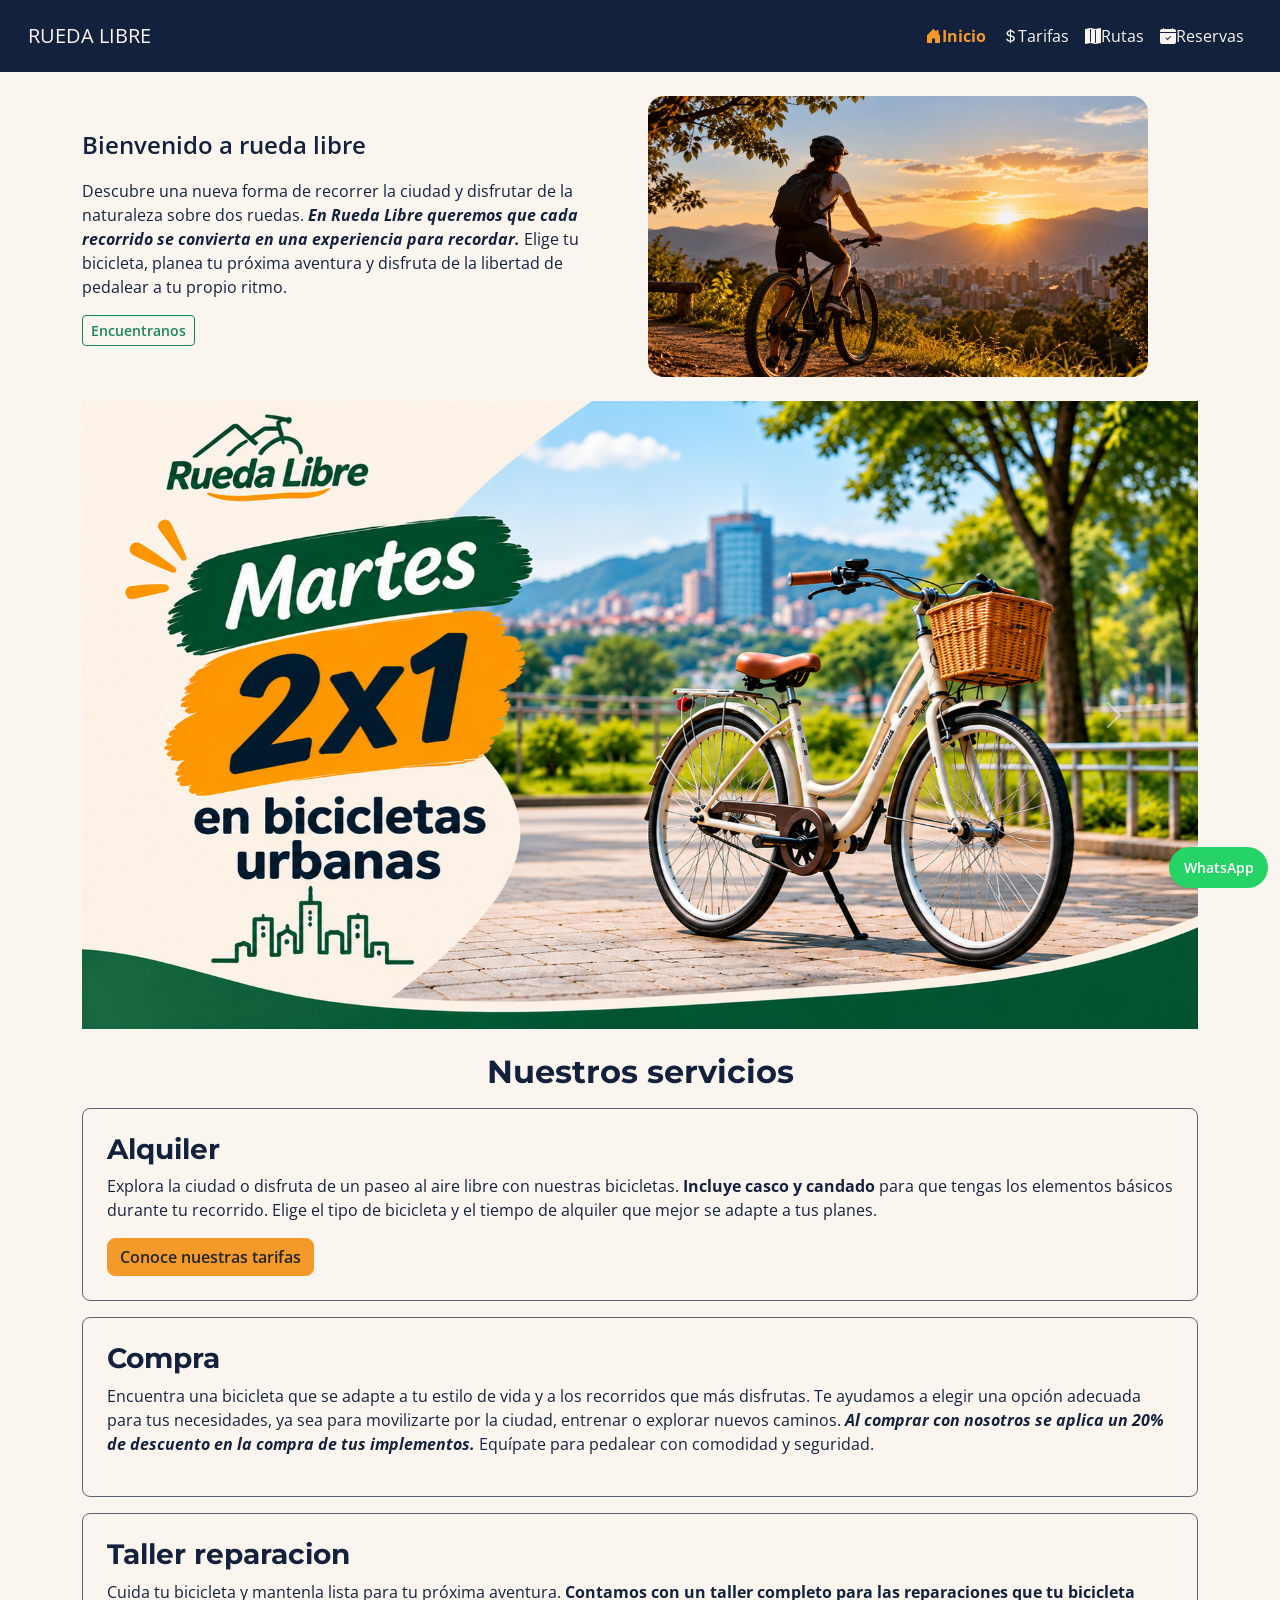
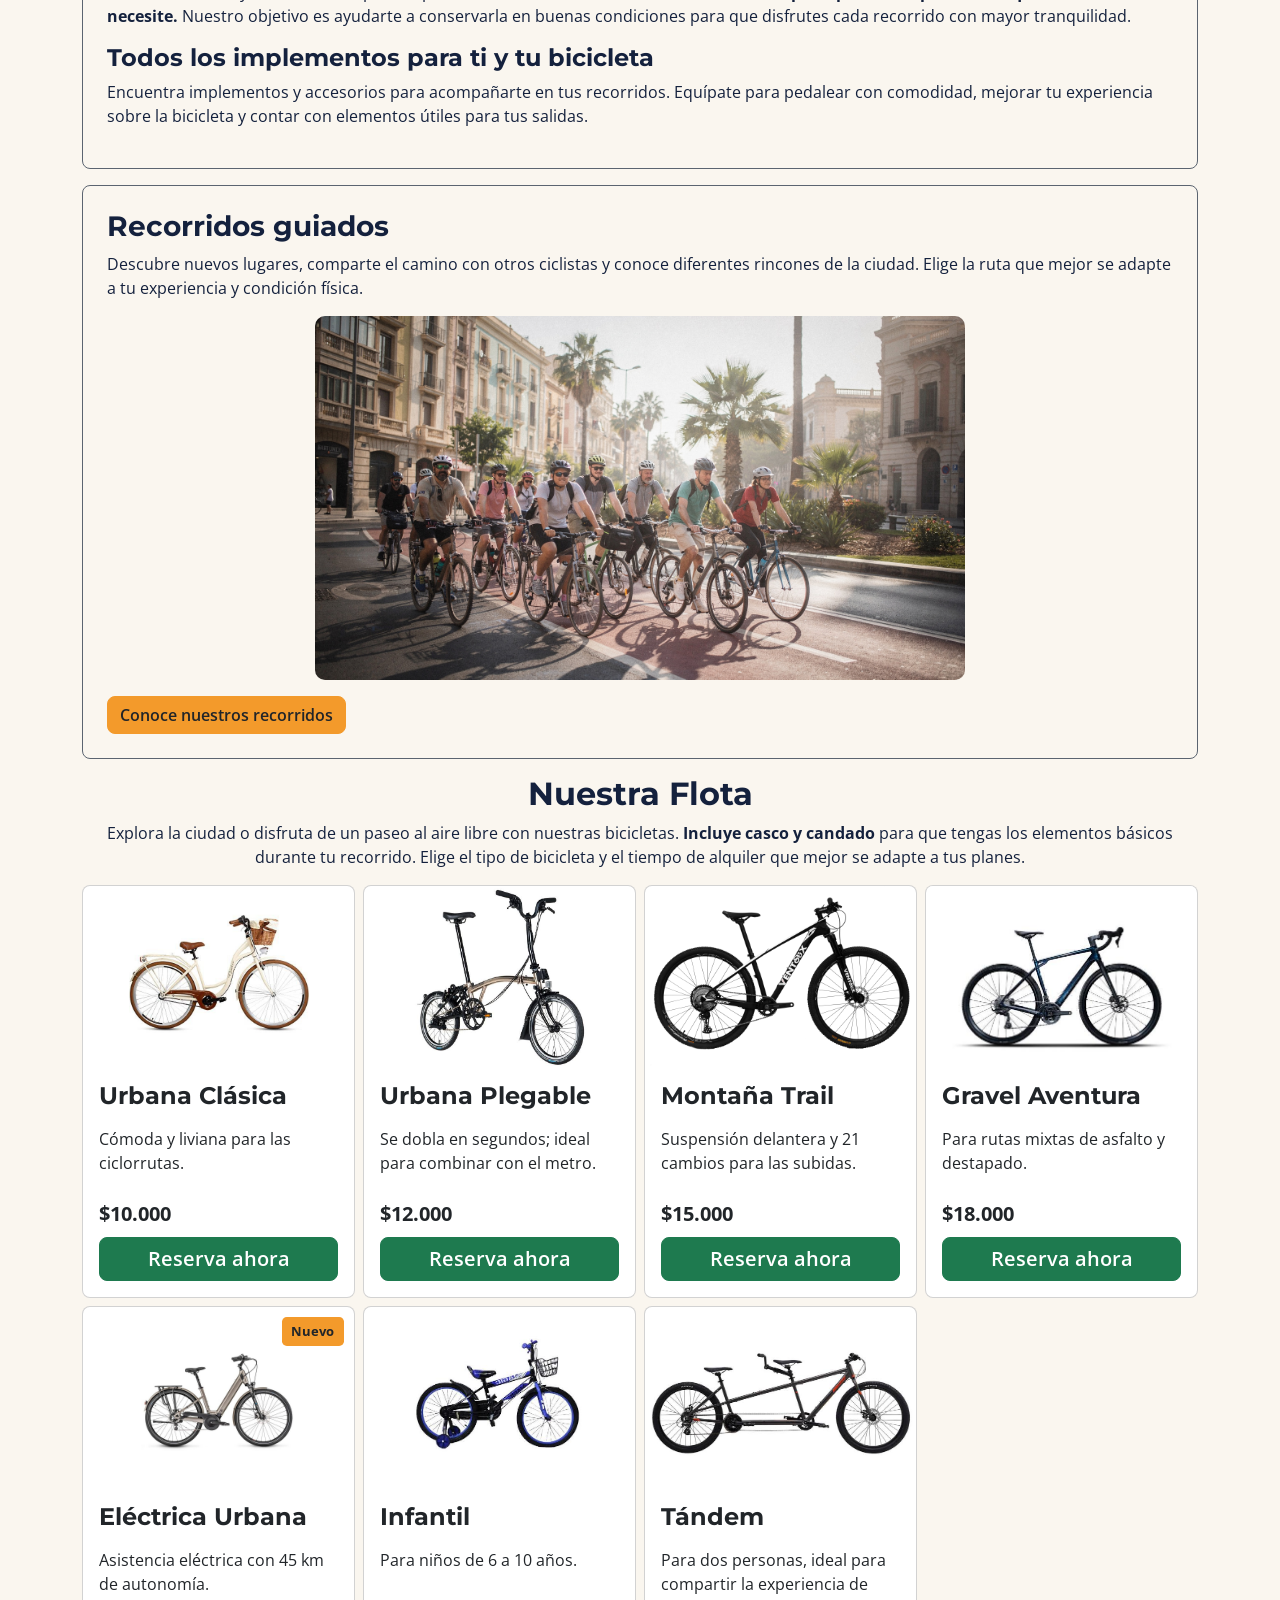
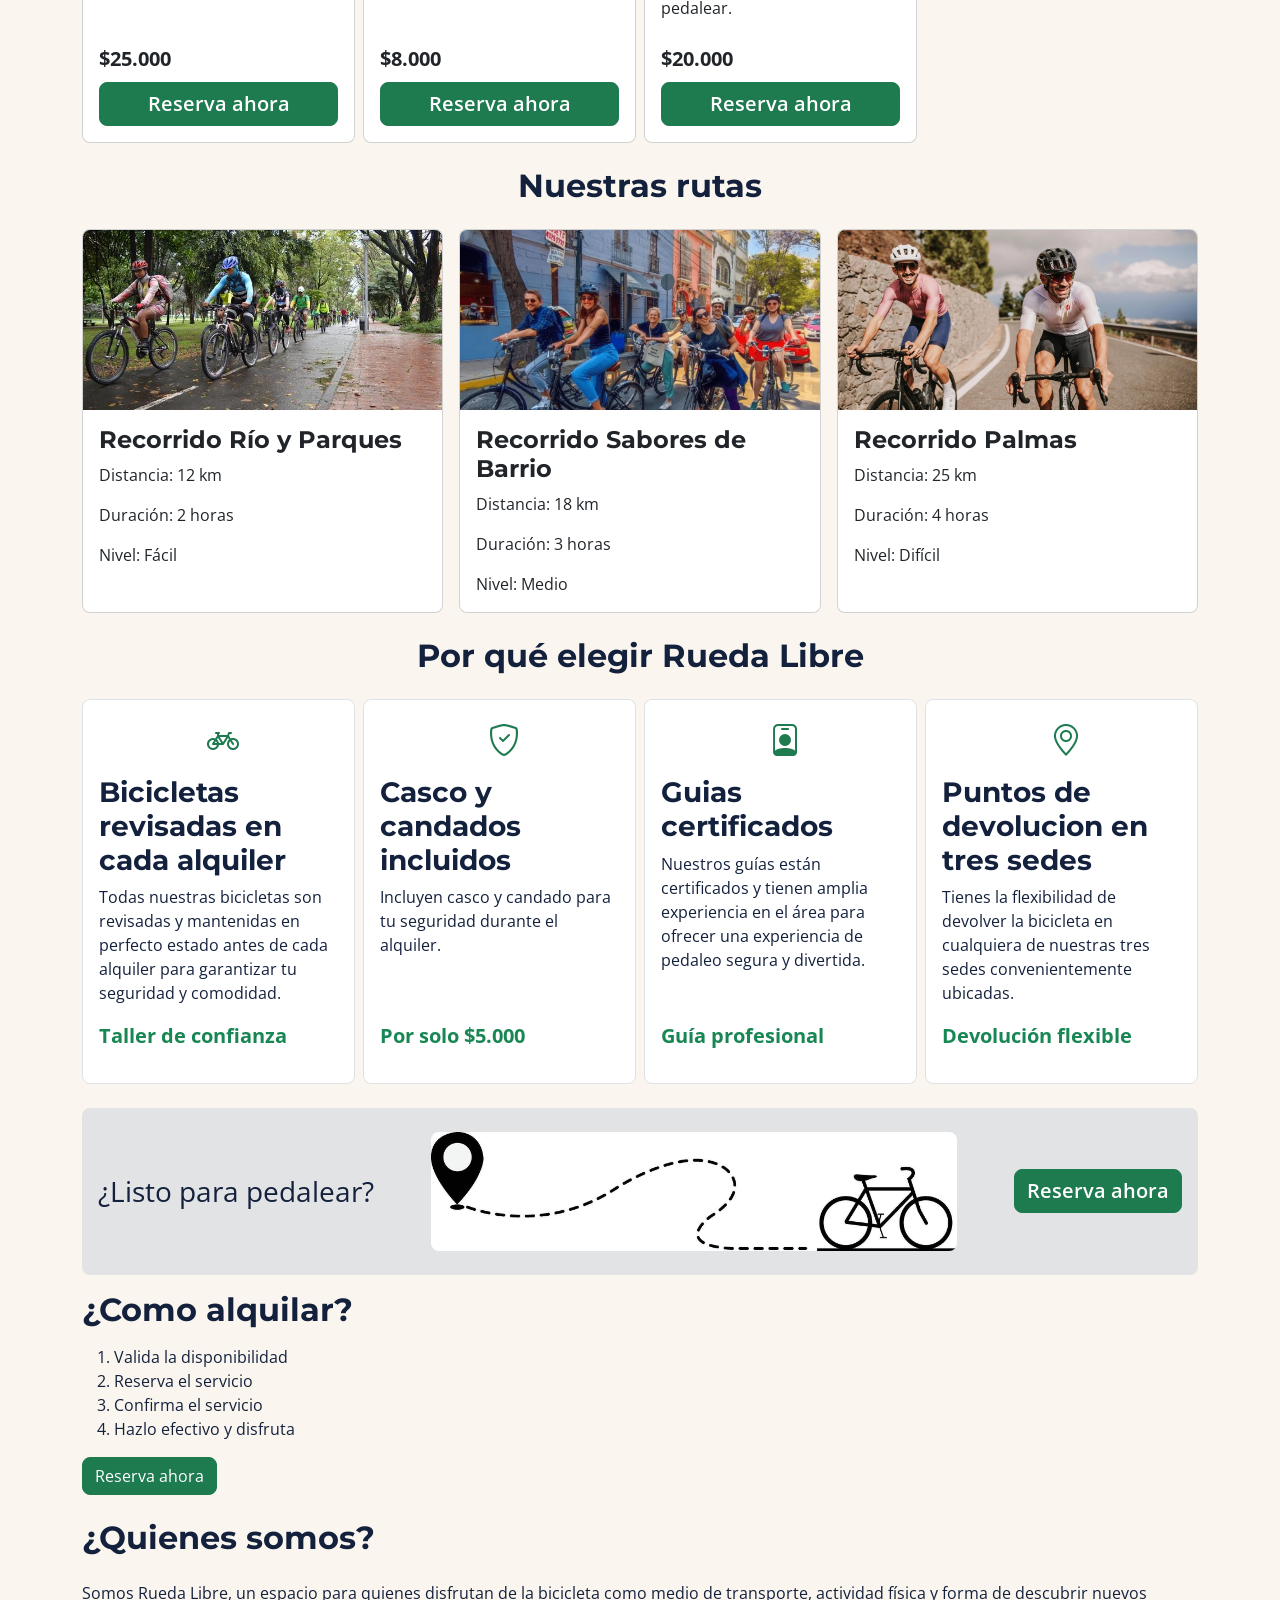
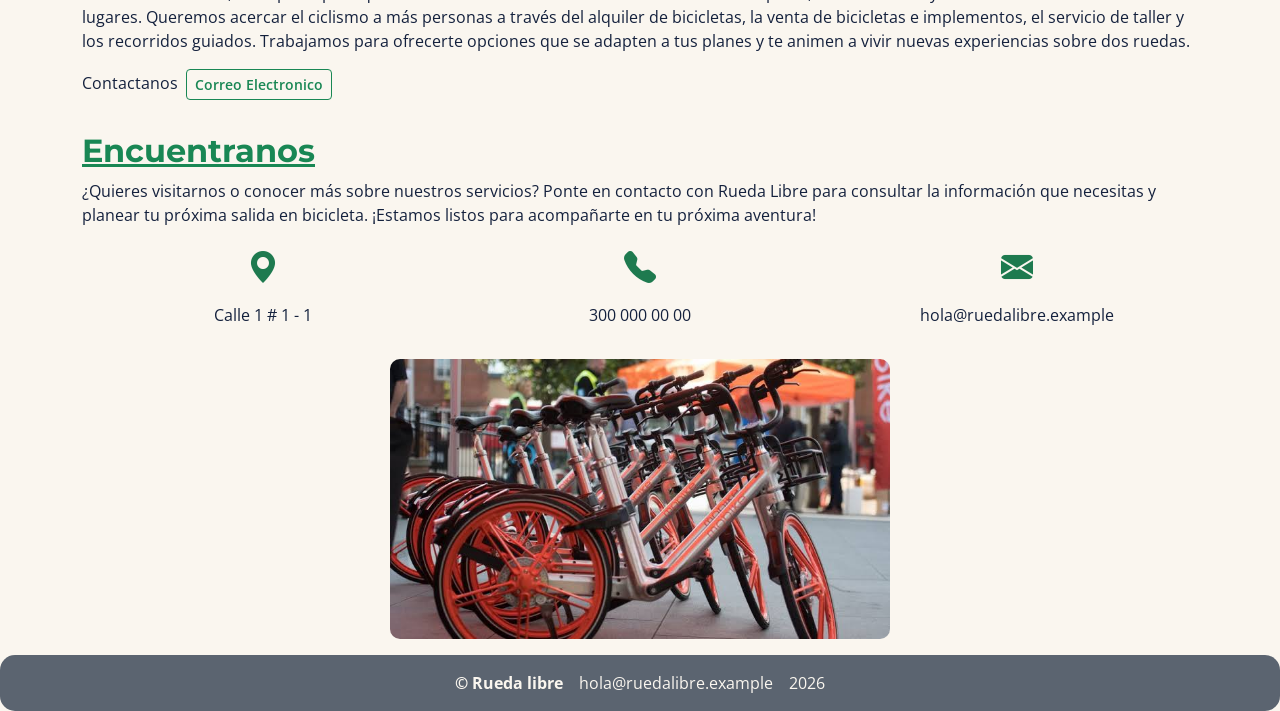
==== commit 6e9b3abc: "Feat: Rueda Libre v2.0" ====
--- a/index.html
+++ b/index.html
@@ -12,6 +12,7 @@
         rel="stylesheet">
     <link href="https://cdn.jsdelivr.net/npm/bootstrap@5.3.8/dist/css/bootstrap.min.css" rel="stylesheet"
         integrity="sha384-sRIl4kxILFvY47J16cr9ZwB07vP4J8+LH7qKQnuqkuIAvNWLzeN8tE5YBujZqJLB" crossorigin="anonymous">
+    <link rel="stylesheet" href="https://cdn.jsdelivr.net/npm/bootstrap-icons@1.13.1/font/bootstrap-icons.min.css">
     <link rel="stylesheet" href="CSS/styles.css">
 </head>
 
@@ -38,19 +39,19 @@
                     <ul class="navbar-nav ms-auto mb-2 mb-lg-0 text-center">
 
                         <li class="nav-item">
-                            <a class="nav-link active" aria-current="page" href="index.html">Inicio</a>
+                            <a class="nav-link active" aria-current="page" href="index.html"><i class="bi bi-house-door-fill" aria-hidden="true"></i>Inicio </a>
                         </li>
 
                         <li class="nav-item">
-                            <a class="nav-link" href="paginas/tarifas.html">Tarifas</a>
+                            <a class="nav-link" href="paginas/tarifas.html"><i class="bi bi-currency-dollar" aria-hidden="true"></i>Tarifas</a>
                         </li>
 
                         <li class="nav-item">
-                            <a class="nav-link" href="paginas/tarifas.html#tabla-recorridos">Rutas</a>
+                            <a class="nav-link" href="paginas/tarifas.html#tabla-recorridos"><i class="bi bi bi-map-fill" aria-hidden="true"></i>Rutas</a>
                         </li>
 
                         <li class="nav-item">
-                            <a class="nav-link" href="paginas/reservas.html">Reservas</a>
+                            <a class="nav-link" href="paginas/reservas.html"><i class="bi bi-calendar-check-fill" aria-hidden="true"></i>Reservas</a>
                         </li>
 
                     </ul>
@@ -85,7 +86,7 @@
 
                     <div class="portada-imagen col-12 col-md-6">
                         <img src="img/portada-rueda-libre.png" alt="imagen bicicleta con paisaje" width="500"
-                            class="rounded-4">
+                            class="rounded-4 img-fluid">
                     </div>
                 </div>
             </div>
@@ -99,15 +100,18 @@
                 <div class="carousel-inner">
 
                     <div class="carousel-item active">
-                        <img src="img/slider1.png" class="d-block w-100" alt="Promoción martes 2x1 en bicicletas urbanas">
+                        <img src="img/slider1.png" class="d-block w-100"
+                            alt="Promoción martes 2x1 en bicicletas urbanas">
                     </div>
 
                     <div class="carousel-item">
-                        <img src="img/slider2.png" class="d-block w-100" alt="20 por ciento de descuento en bicicletas eléctricas">
+                        <img src="img/slider2.png" class="d-block w-100"
+                            alt="20 por ciento de descuento en bicicletas eléctricas">
                     </div>
 
                     <div class="carousel-item">
-                        <img src="img/slider3.png" class="d-block w-100" alt="Promoción de cumpleaños con recorrido guiado gratis">
+                        <img src="img/slider3.png" class="d-block w-100"
+                            alt="Promoción de cumpleaños con recorrido guiado gratis">
                     </div>
 
                 </div>
@@ -362,6 +366,7 @@
                 <div class="row g-2">
                     <div class="col-lg-3 col-sm-6 col-12">
                         <article class="p-3 h-100 d-flex flex-column border rounded bg-white">
+                            <i class="bi bi-bicycle icono-beneficio" aria-hidden="true"></i>
                             <h3 class="fw-bold">Bicicletas revisadas en cada alquiler</h3>
                             <p> Todas nuestras bicicletas son revisadas y mantenidas en perfecto
                                 estado antes de cada alquiler para
@@ -371,6 +376,7 @@
                     </div>
                     <div class="col-lg-3 col-sm-6 col-12">
                         <article class="p-3 h-100 d-flex flex-column border rounded bg-white">
+                            <i class="bi bi-shield-check icono-beneficio" aria-hidden="true"></i>
                             <h3 class="fw-bold">Casco y candados incluidos</h3>
                             <p> Incluyen casco y candado para tu seguridad durante el alquiler.
                             </p>
@@ -379,6 +385,7 @@
                     </div>
                     <div class="col-lg-3 col-sm-6 col-12">
                         <article class="p-3 h-100 d-flex flex-column border rounded bg-white">
+                            <i class="bi bi-person-badge icono-beneficio" aria-hidden="true"></i>
                             <h3 class="fw-bold">Guias certificados</h3>
                             <p> Nuestros guías están certificados y tienen amplia experiencia en
                                 el área para ofrecer una experiencia de
@@ -388,6 +395,7 @@
                     </div>
                     <div class="col-lg-3 col-sm-6 col-12">
                         <article class="p-3 h-100 d-flex flex-column border rounded bg-white">
+                            <i class="bi bi-geo-alt icono-beneficio" aria-hidden="true"></i>
                             <h3 class="fw-bold">Puntos de devolucion en tres sedes</h3>
                             <p> Tienes la flexibilidad de devolver la bicicleta en cualquiera de
                                 nuestras tres sedes convenientemente
@@ -453,6 +461,24 @@
                     consultar la información que necesitas y planear tu próxima salida en bicicleta. ¡Estamos listos
                     para
                     acompañarte en tu próxima aventura!</p>
+        
+                <div class="row row-cols-1 row-cols-md-3 text-center g-3">
+                    <div class="col">
+                        <i class="bi bi-geo-alt-fill icono-encuentranos" aria-hidden="true"></i>
+                        <p>Calle 1 # 1 - 1</p>
+                    </div>
+                    
+                    <div class="col">
+                        <i class="bi bi-telephone-fill icono-encuentranos" aria-hidden="true"></i>
+                        <p>300 000 00 00</p>
+                    </div>
+                    
+                    <div class="col">
+                        <i class="bi bi-envelope-fill icono-encuentranos" aria-hidden="true"></i>
+                        <p>hola@ruedalibre.example</p>
+                    </div>
+                </div>
+                
                 <img src="img/encuentranos.jpeg" alt="imagen decorativa" class="img-fluid imagen-encuentranos">
             </div>
 
--- a/CSS/styles.css
+++ b/CSS/styles.css
@@ -20,7 +20,22 @@
     --espaciado-pequeno: 0.5rem;
     --espaciado-mediano: 1rem;
     --espaciado-grande: 2rem;
-}
+
+    /* Personalización de variables Bootstrap */
+    --bs-primary: #1E7A4F;
+    --bs-primary-rgb: 30, 122, 79;
+
+    --bs-body-font-family: "Open Sans", sans-serif;
+
+    --bs-link-color: #1E7A4F;
+    --bs-link-hover-color: #14213D;
+
+    --bs-border-radius: 0.5rem;
+
+    /* Botón principal - Verde Ruta */
+    --bs-btn-bg: #1E7A4F;
+}
+
 
 /* ==================================================
    2. CONFIGURACIÓN GENERAL Y ESTILOS BASE
@@ -31,6 +46,36 @@
     font-family: var(--fuente-textos);
     color: var(--color-texto-principal);
     background-color: var(--color-fondo);
+}
+
+/* Botón principal - Verde Ruta */
+.btn-success {
+    --bs-btn-color: #FFFFFF;
+    --bs-btn-bg: #1E7A4F;
+    --bs-btn-border-color: #1E7A4F;
+
+    --bs-btn-hover-color: #FFFFFF;
+    --bs-btn-hover-bg: #17613E;
+    --bs-btn-hover-border-color: #17613E;
+
+    --bs-btn-active-color: #FFFFFF;
+    --bs-btn-active-bg: #124D32;
+    --bs-btn-active-border-color: #124D32;
+}
+
+/* Botón secundario - Naranja Pedal */
+.btn-warning {
+    --bs-btn-color: #14213D;
+    --bs-btn-bg: #F39A2B;
+    --bs-btn-border-color: #F39A2B;
+
+    --bs-btn-hover-color: #14213D;
+    --bs-btn-hover-bg: #E58A1B;
+    --bs-btn-hover-border-color: #E58A1B;
+
+    --bs-btn-active-color: #14213D;
+    --bs-btn-active-bg: #D97B12;
+    --bs-btn-active-border-color: #D97B12;
 }
 
 h1,
@@ -42,6 +87,7 @@
     font-family: var(--fuente-titulos);
     font-weight: 700;
 }
+
 
 /* ==================================================
    3. ENCABEZADO Y NAVEGACIÓN
@@ -119,12 +165,38 @@
 }
 
 /* ==================================================
-   6. GALERÍA DE RUTAS
+   6. GALERÍA DE RUTAS Y BENEFICIOS
    ================================================== */
 
 .img-galeria {
     height: 180px;
     object-fit: cover;
+}
+
+/* Etiqueta de icono en beneficios */
+.icono-beneficio {
+    margin-left: 45%;
+    display: block;
+    font-size: 2rem;
+    color: var(--color-boton-principal);
+    margin-bottom: 0.75rem;
+}
+
+/* Etiqueta de icono en encuentranos */
+.icono-encuentranos {
+    display: block;
+    font-size: 2rem;
+    color: var(--color-boton-principal);
+    margin-bottom: 0.75rem;
+}
+
+/* Etiqueta de icono en Navbar */
+.icono-beneficio {
+    margin-left: 45%;
+    display: block;
+    font-size: 2rem;
+    color: var(--color-boton-principal);
+    margin-bottom: 0.75rem;
 }
 
 /* ==================================================
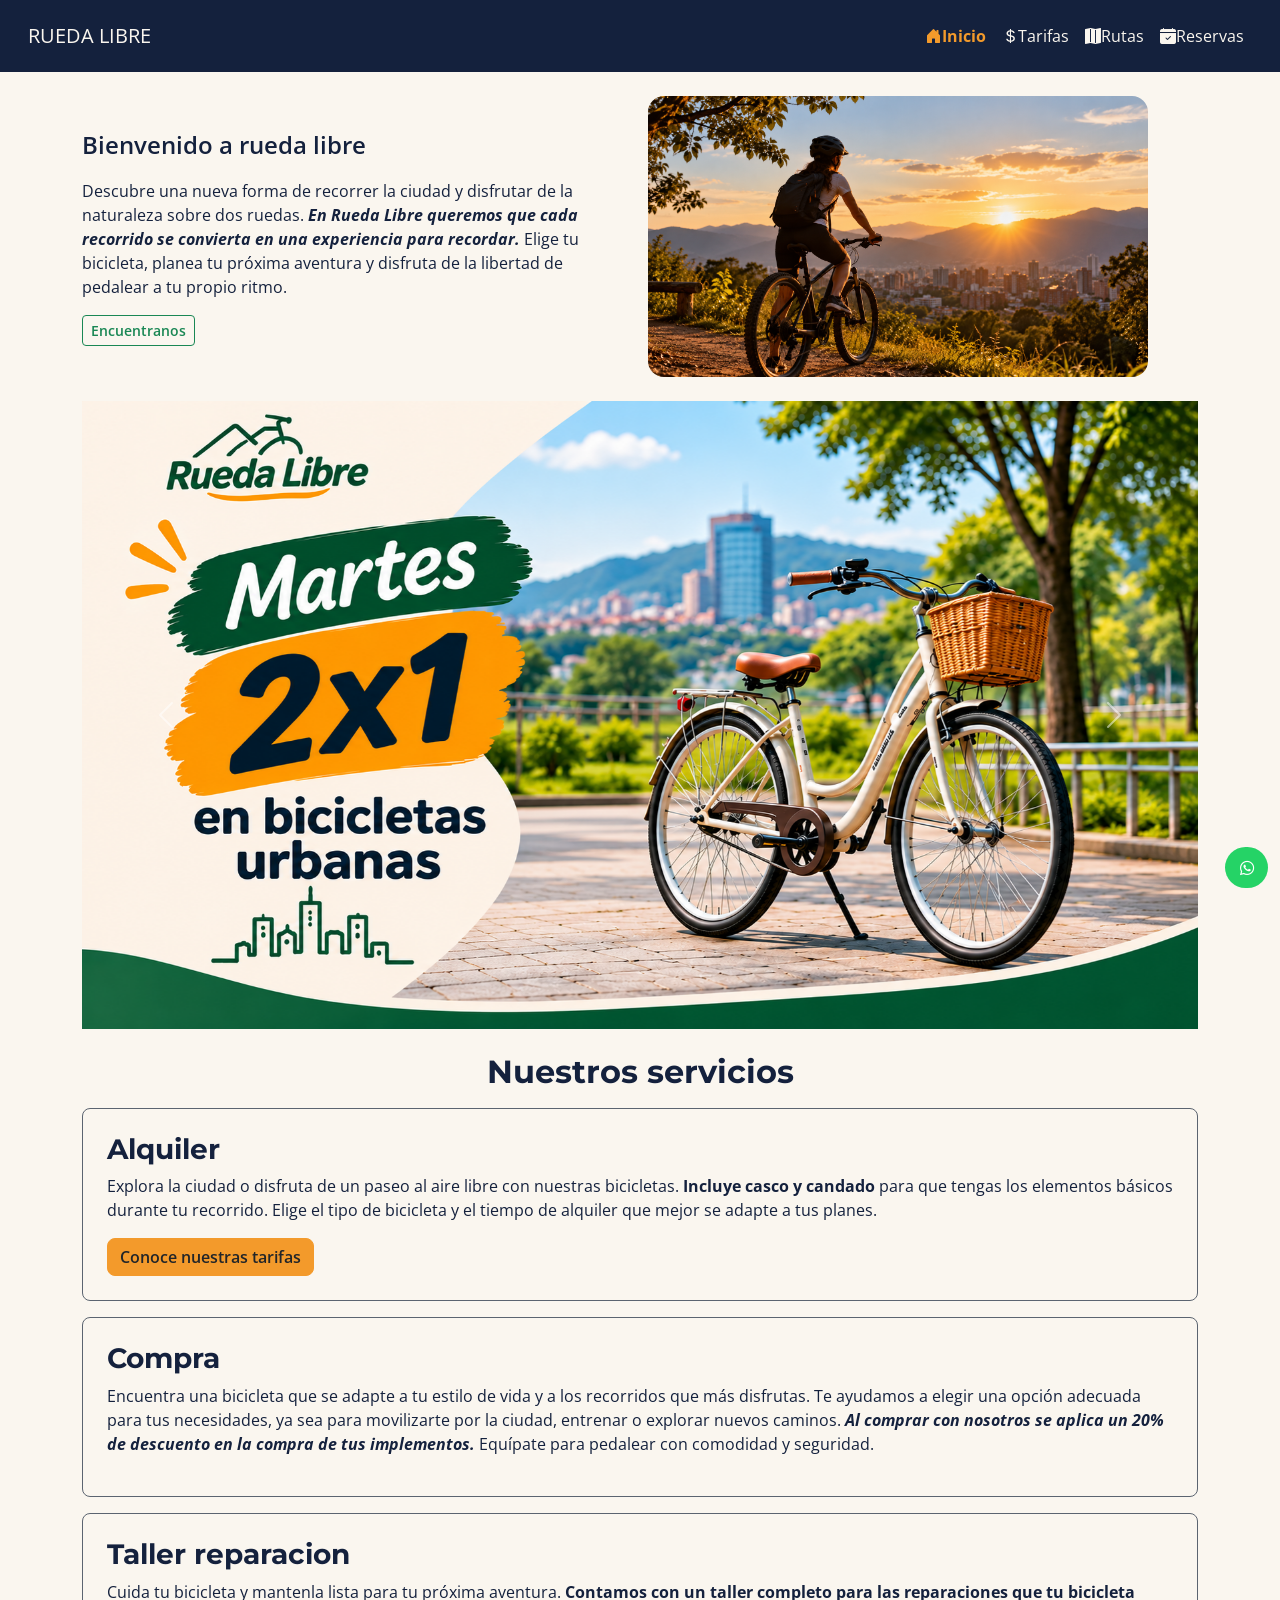
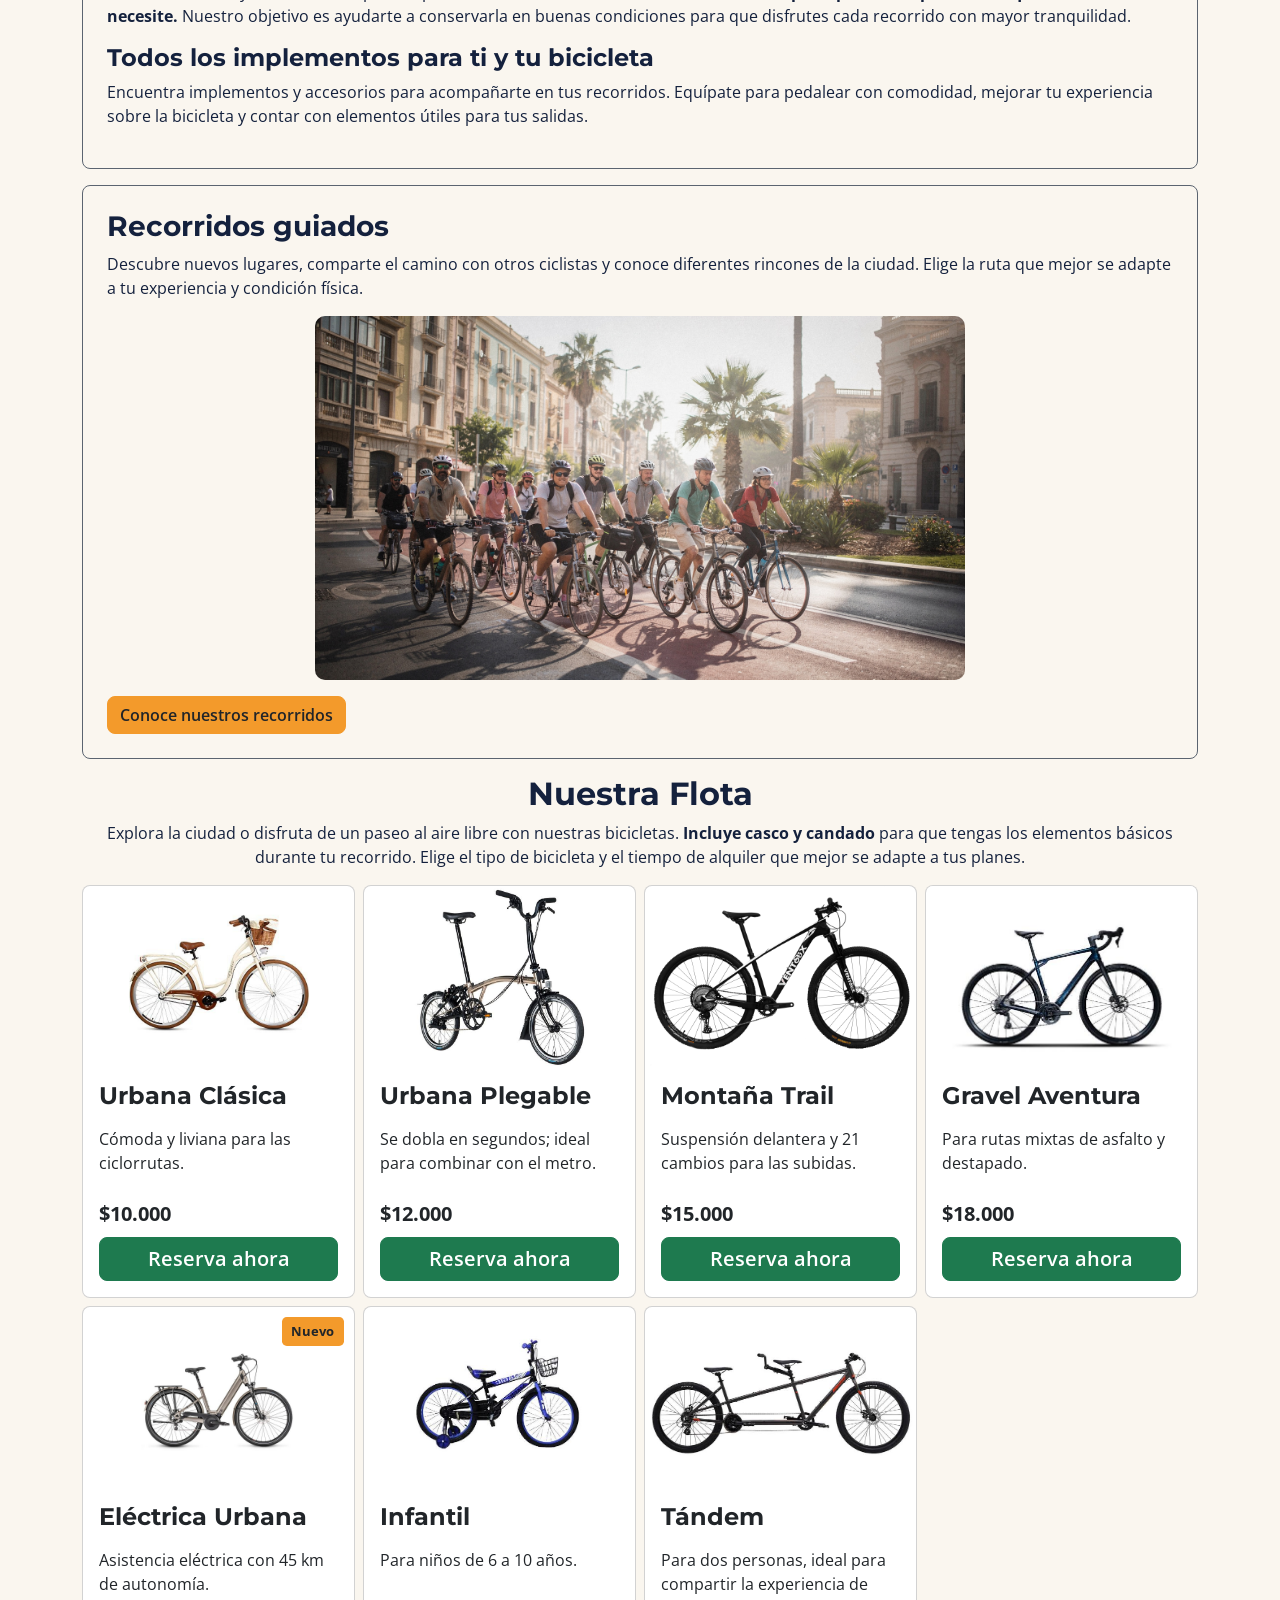
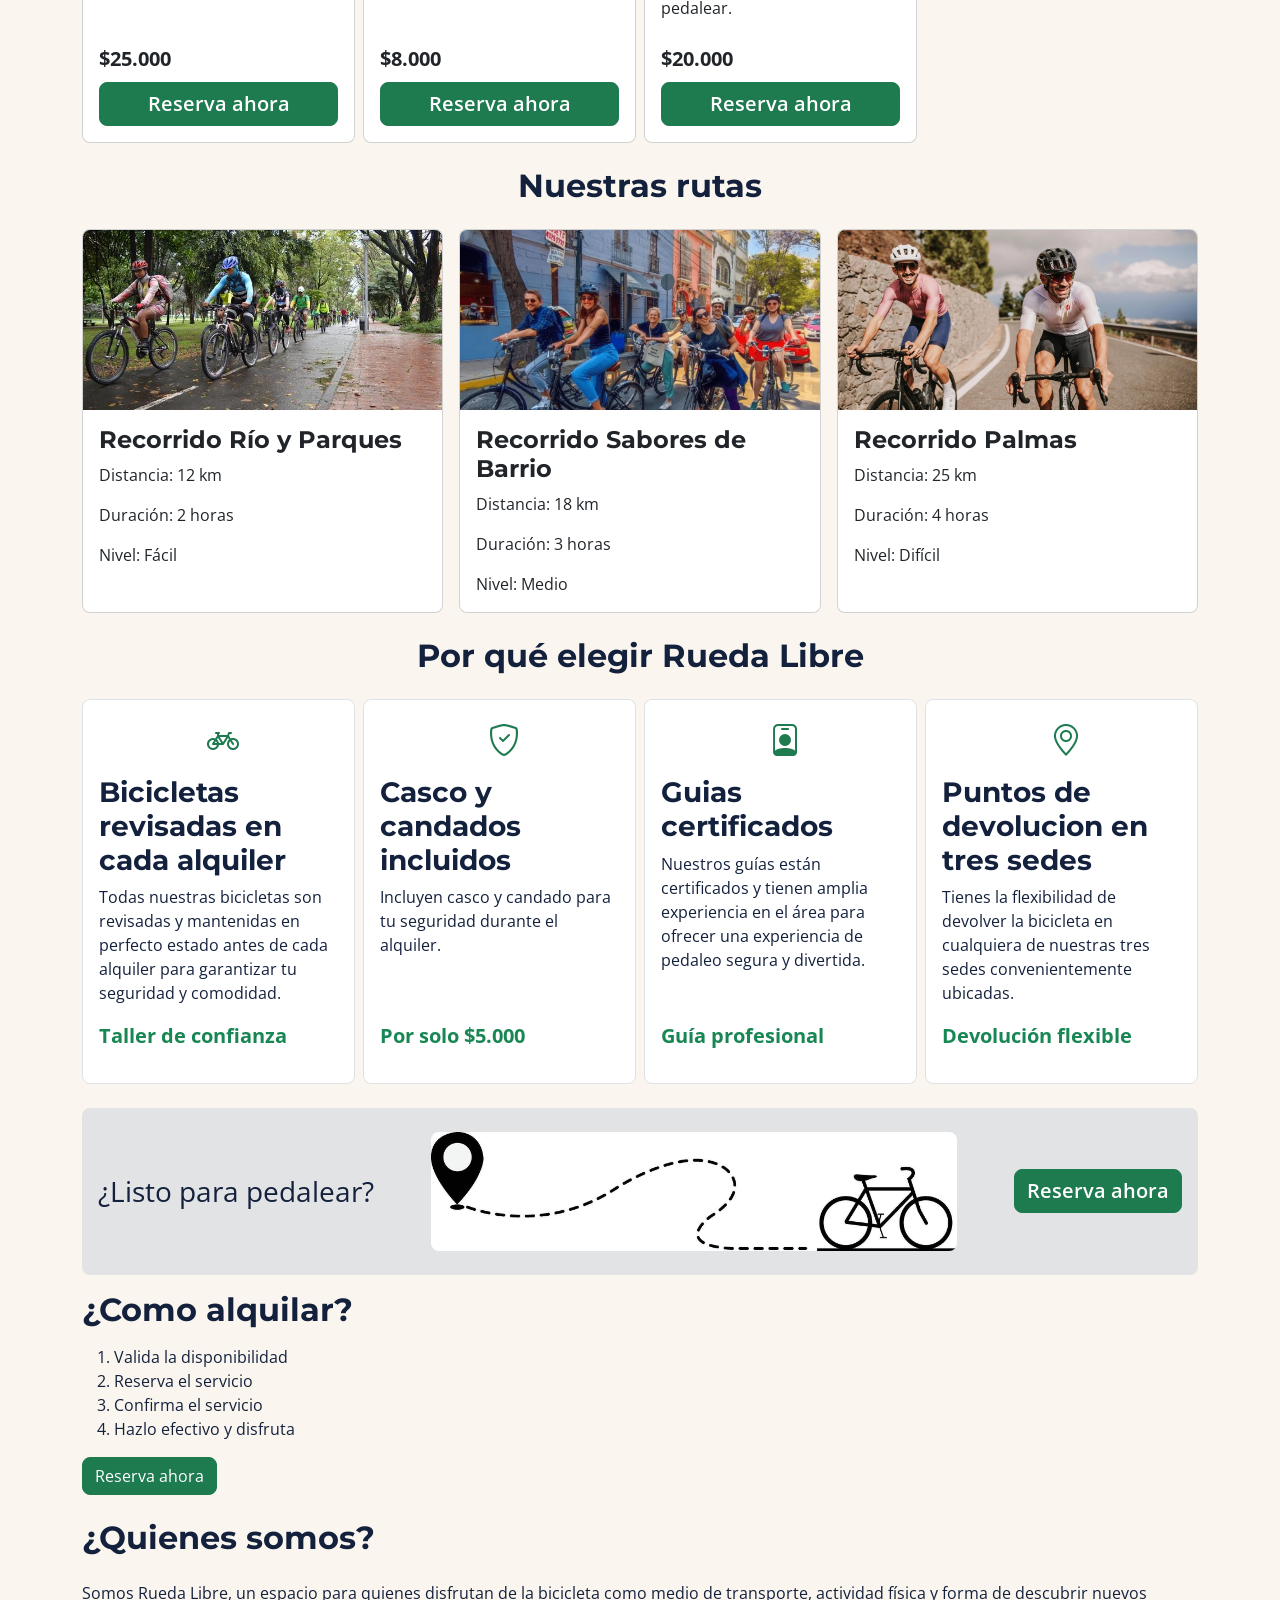
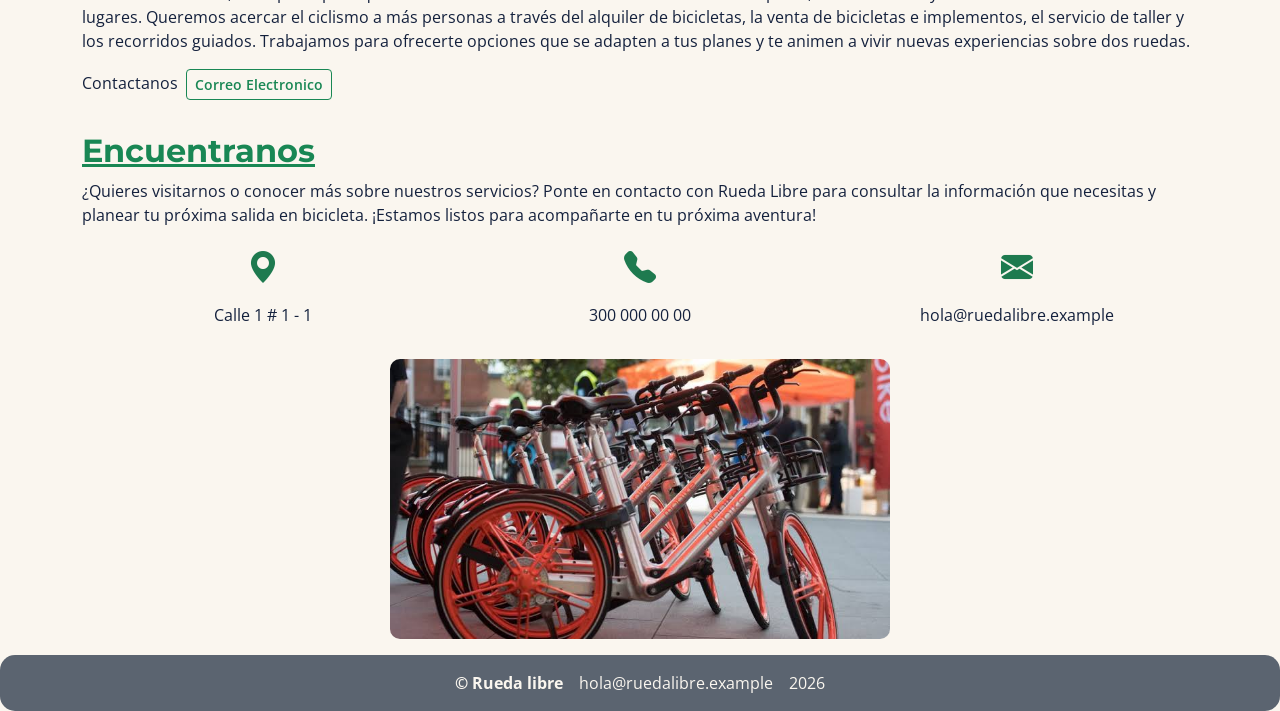
==== commit b9f529bf: "Feat: se inicia rueda nocturna, prototipo nocturno con CDN" ====
--- a/index.html
+++ b/index.html
@@ -497,7 +497,7 @@
     <!-- Enlace Whatsapp -->
 
     <a href="https://wa.me/573000000000" class="boton-whatsapp" target="_blank" rel="noopener noreferrer"
-        aria-label="Contáctanos por WhatsApp">WhatsApp</a>
+        aria-label="Contáctanos por WhatsApp"><i class="bi bi-whatsapp" aria-hidden="true"></i></a>
 
     <script src="https://cdn.jsdelivr.net/npm/bootstrap@5.3.8/dist/js/bootstrap.bundle.min.js"
         integrity="sha384-FKyoEForCGlyvwx9Hj09JcYn3nv7wiPVlz7YYwJrWVcXK/BmnVDxM+D2scQbITxI"
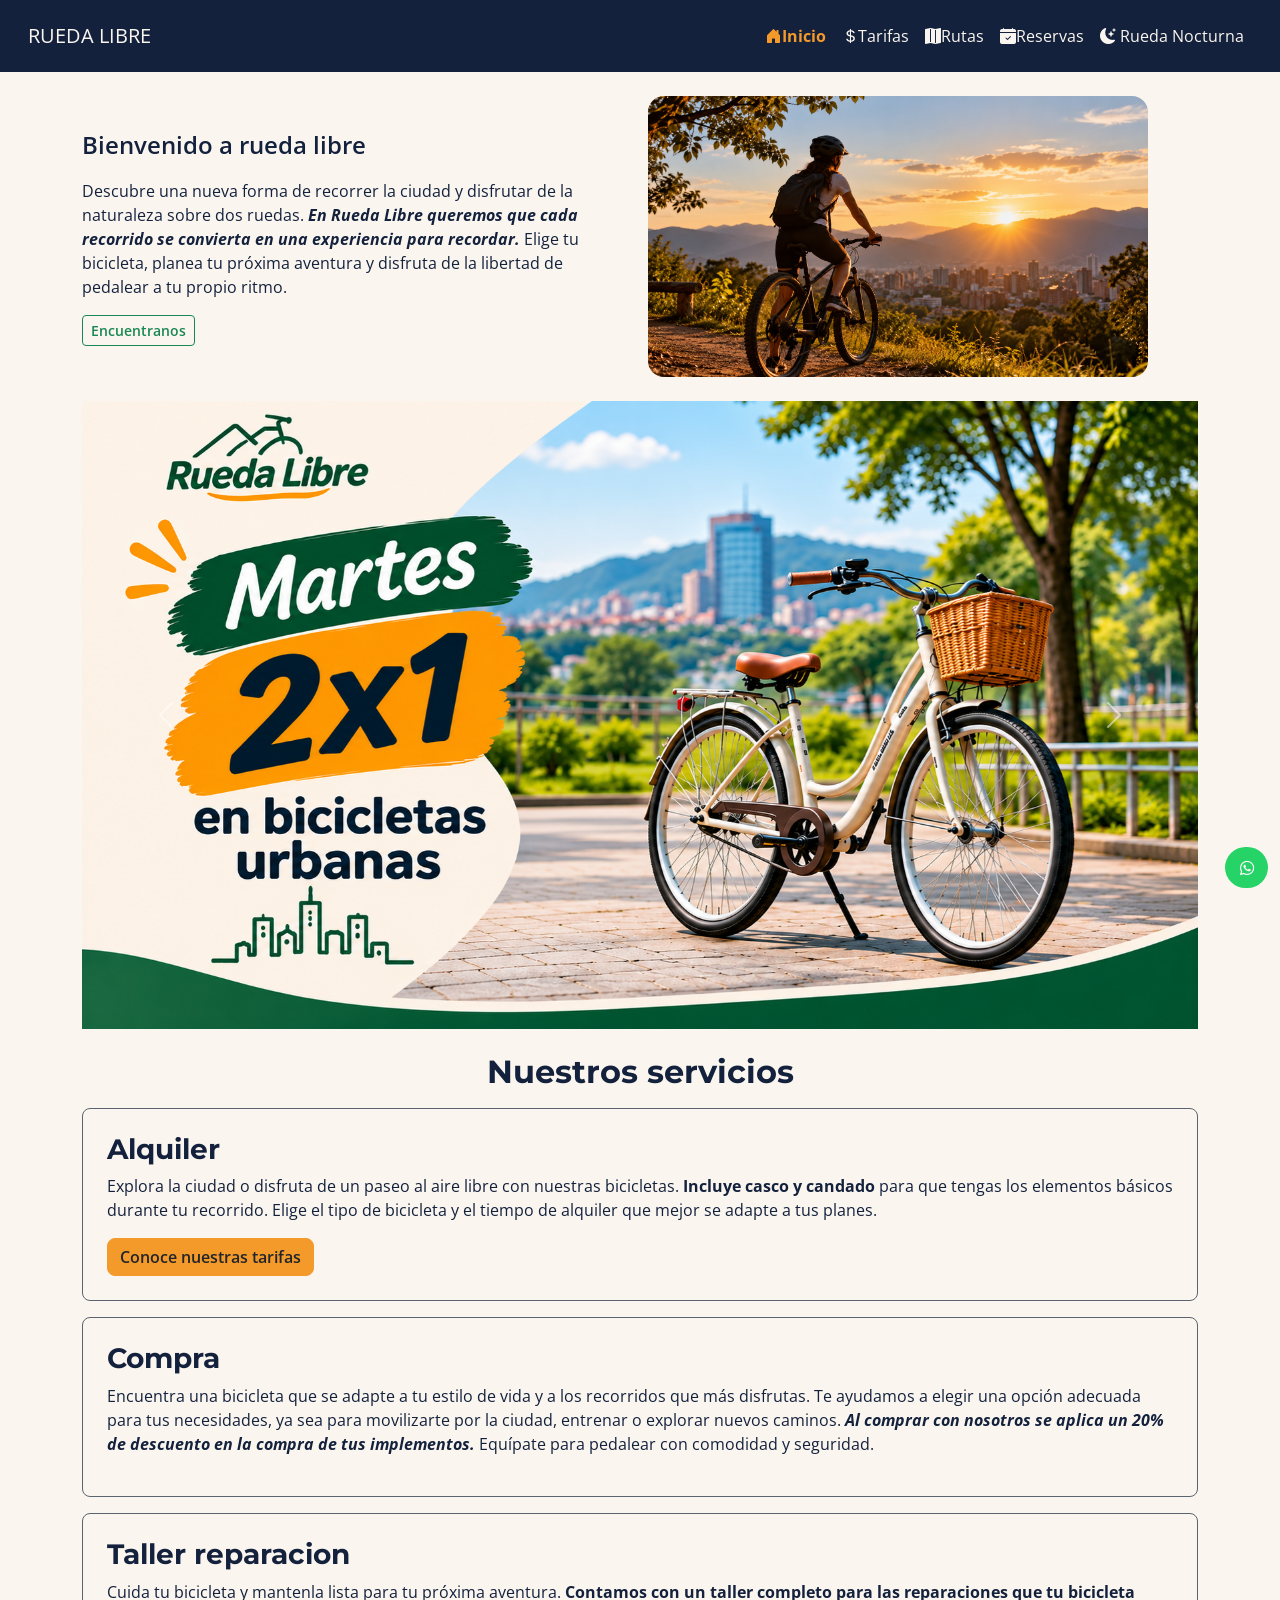
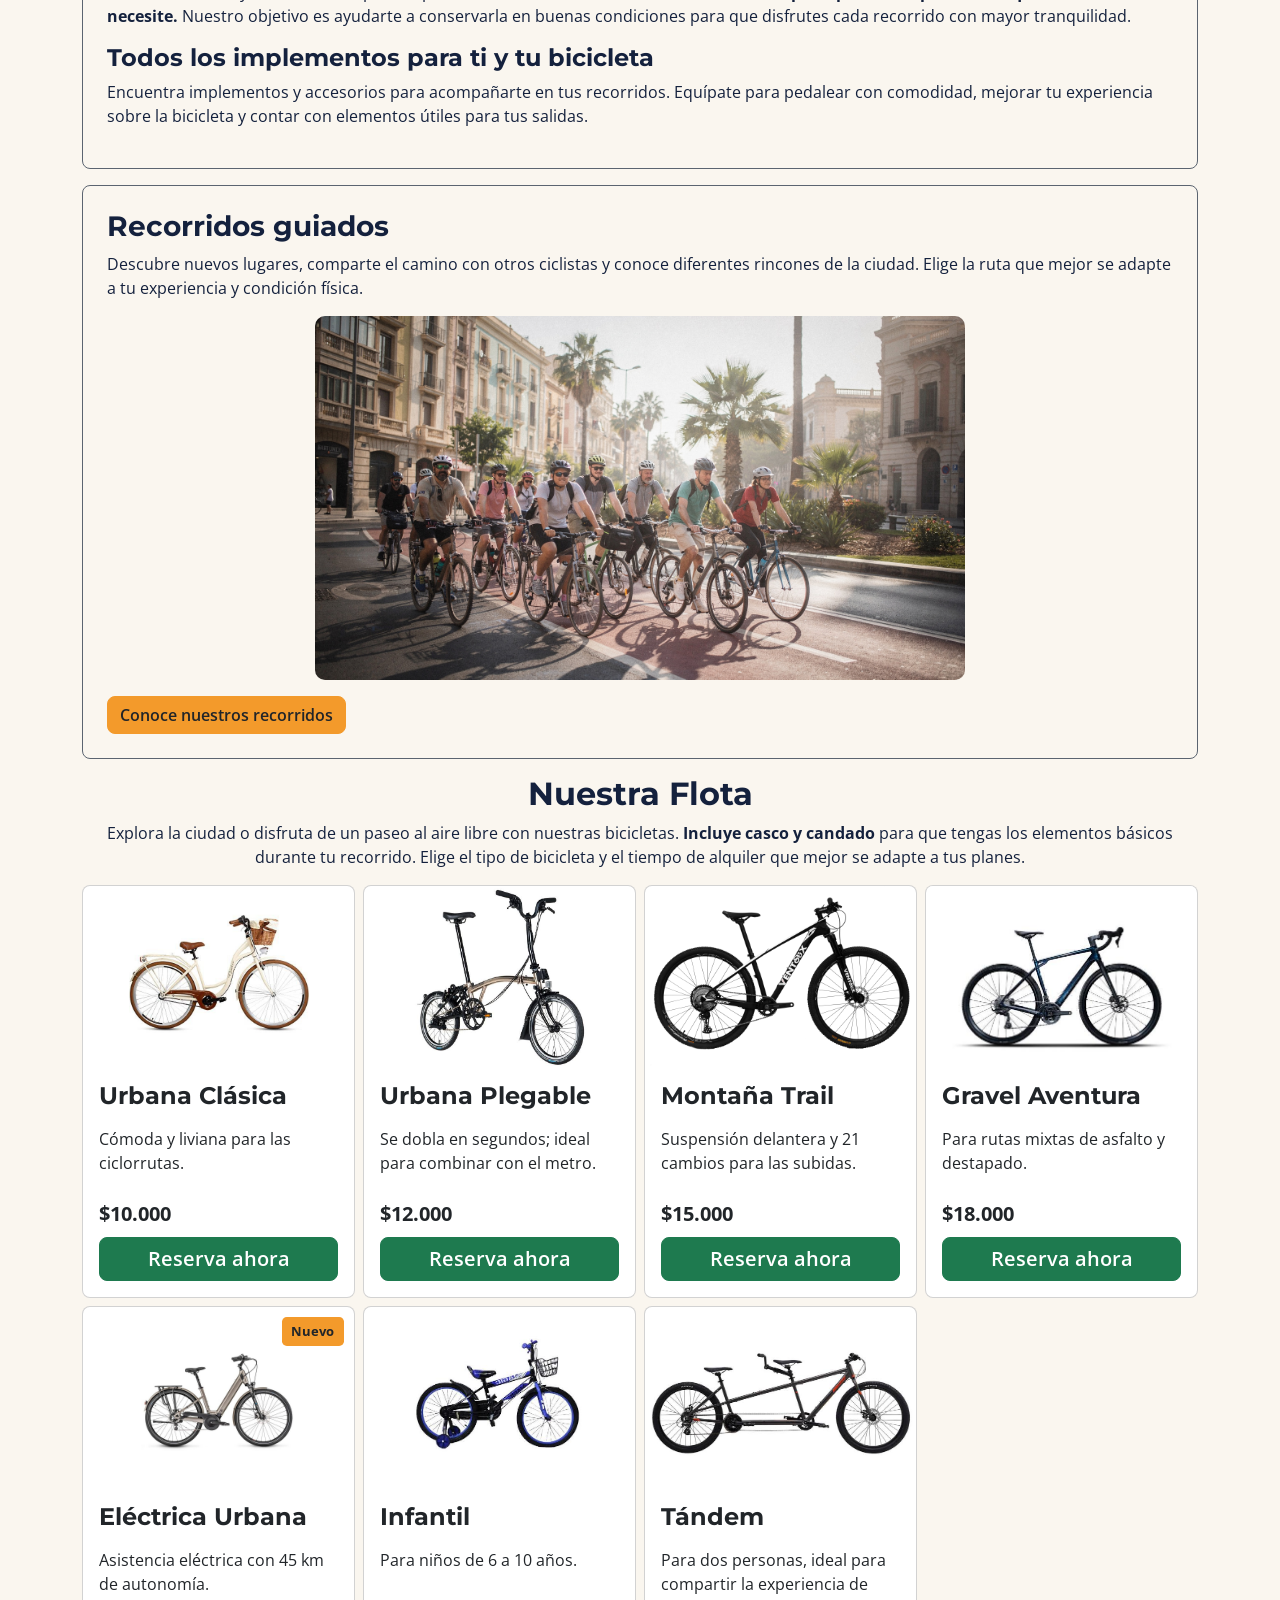
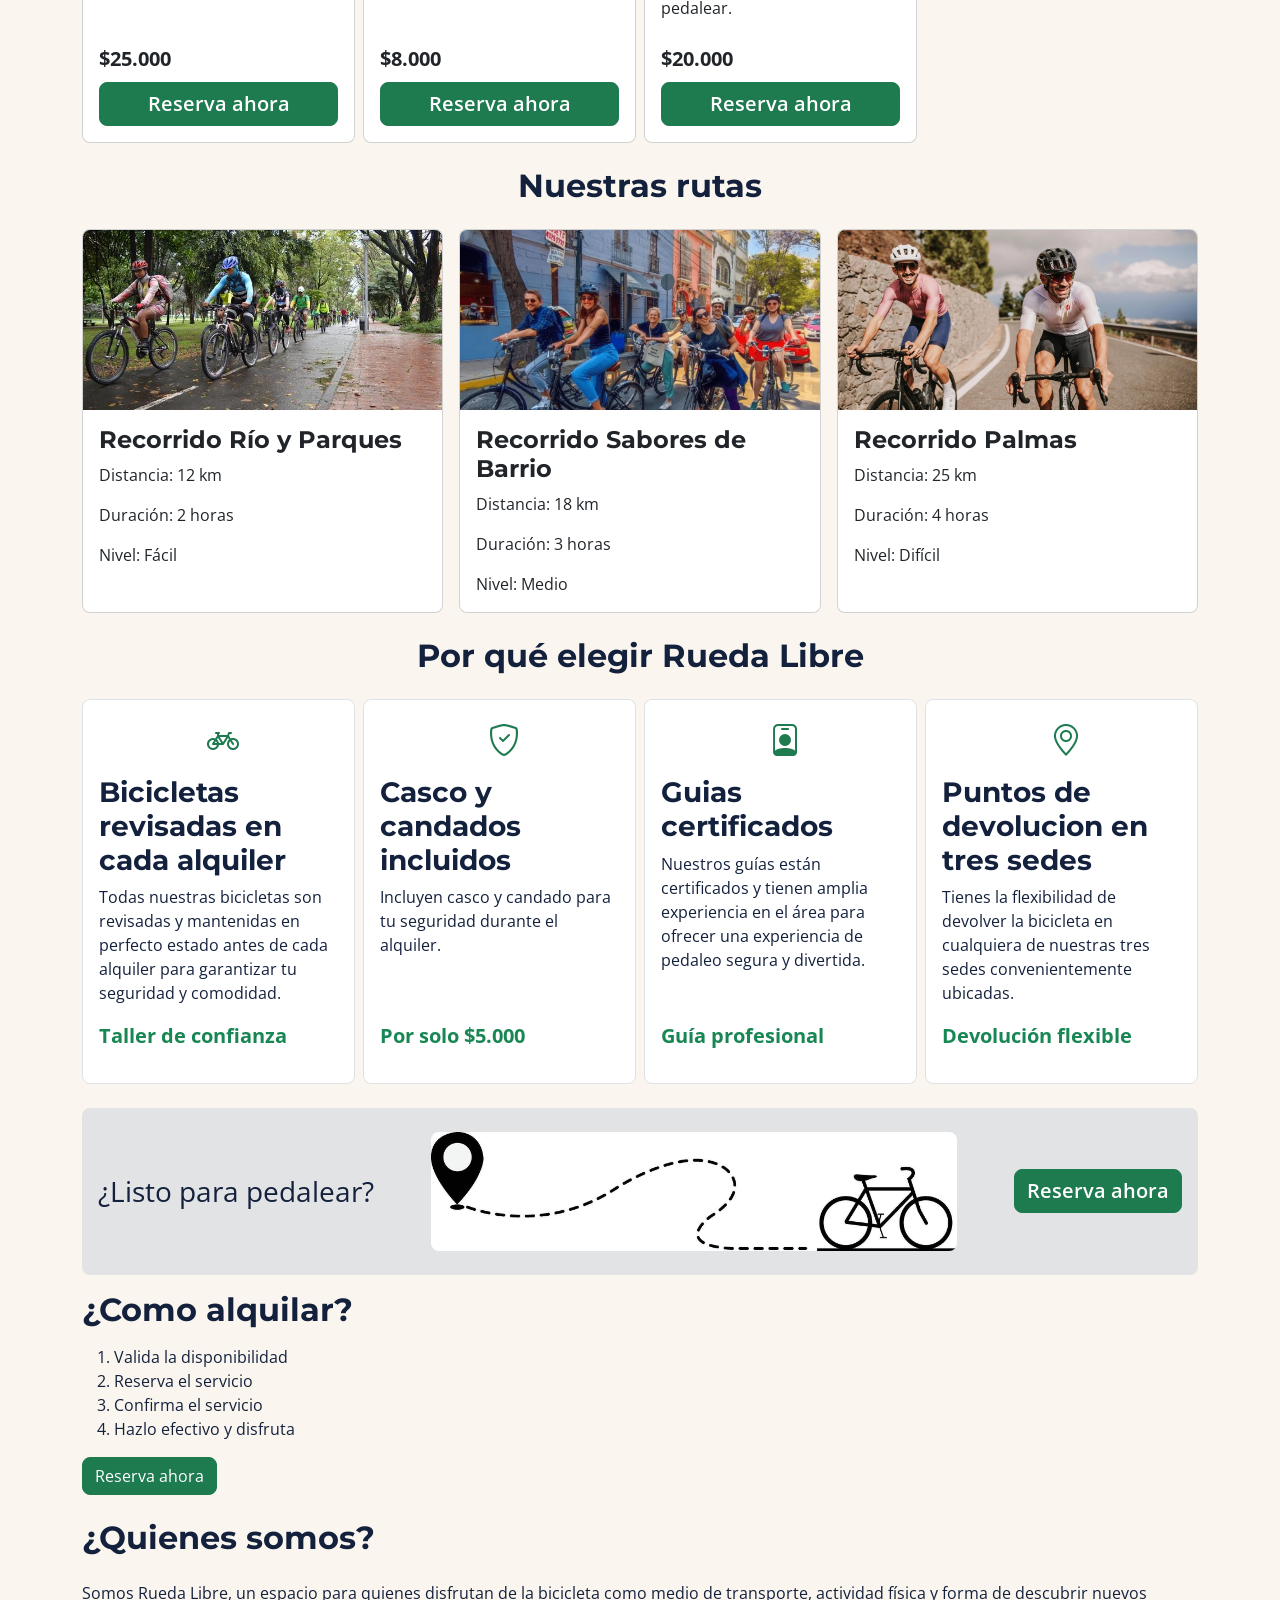
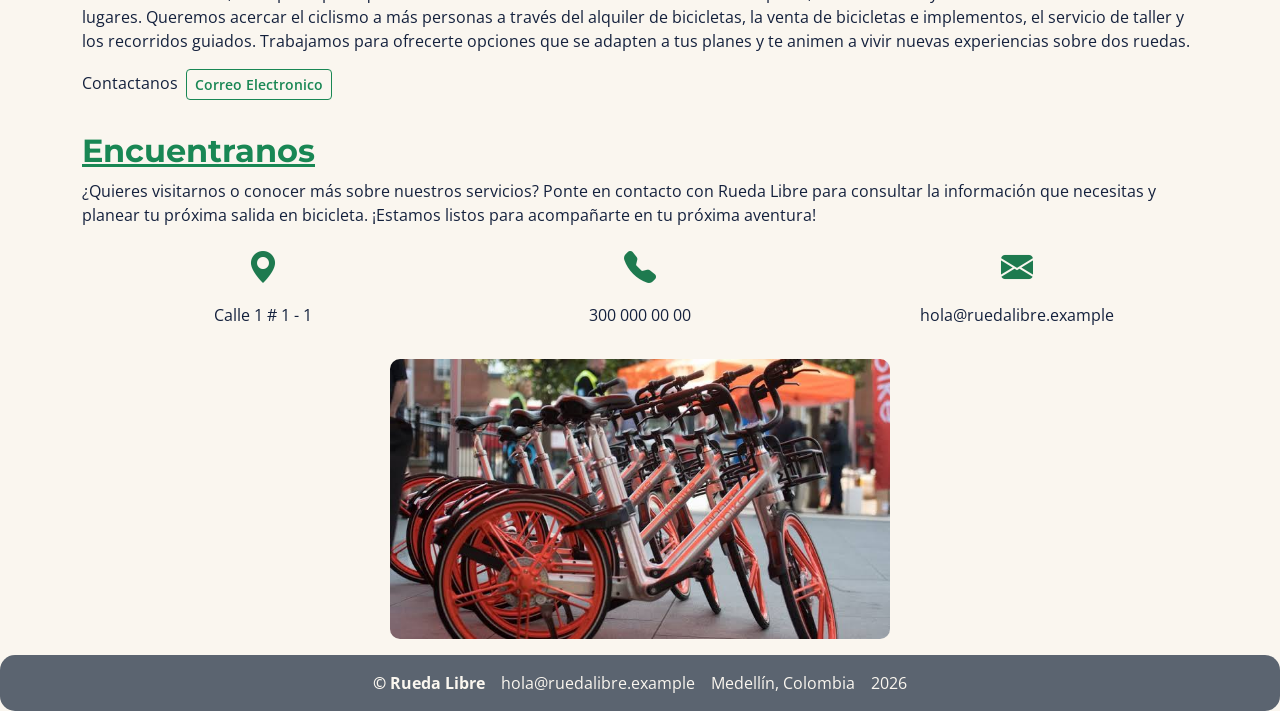
==== commit 92978b78: "feat: integra Rueda Nocturna al ecosistema Rueda Libre" ====
--- a/index.html
+++ b/index.html
@@ -39,19 +39,30 @@
                     <ul class="navbar-nav ms-auto mb-2 mb-lg-0 text-center">
 
                         <li class="nav-item">
-                            <a class="nav-link active" aria-current="page" href="index.html"><i class="bi bi-house-door-fill" aria-hidden="true"></i>Inicio </a>
+                            <a class="nav-link active" aria-current="page" href="index.html"><i
+                                    class="bi bi-house-door-fill" aria-hidden="true"></i>Inicio </a>
                         </li>
 
                         <li class="nav-item">
-                            <a class="nav-link" href="paginas/tarifas.html"><i class="bi bi-currency-dollar" aria-hidden="true"></i>Tarifas</a>
+                            <a class="nav-link" href="paginas/tarifas.html"><i class="bi bi-currency-dollar"
+                                    aria-hidden="true"></i>Tarifas</a>
                         </li>
 
                         <li class="nav-item">
-                            <a class="nav-link" href="paginas/tarifas.html#tabla-recorridos"><i class="bi bi bi-map-fill" aria-hidden="true"></i>Rutas</a>
+                            <a class="nav-link" href="paginas/tarifas.html#tabla-recorridos"><i
+                                    class="bi bi bi-map-fill" aria-hidden="true"></i>Rutas</a>
                         </li>
 
                         <li class="nav-item">
-                            <a class="nav-link" href="paginas/reservas.html"><i class="bi bi-calendar-check-fill" aria-hidden="true"></i>Reservas</a>
+                            <a class="nav-link" href="paginas/reservas.html"><i class="bi bi-calendar-check-fill"
+                                    aria-hidden="true"></i>Reservas</a>
+                        </li>
+
+                        <li class="nav-item">
+                            <a class="nav-link" href="nocturna/index.html">
+                                <i class="bi bi-moon-stars-fill" aria-hidden="true"></i>
+                                Rueda Nocturna
+                            </a>
                         </li>
 
                     </ul>
@@ -112,6 +123,13 @@
                     <div class="carousel-item">
                         <img src="img/slider3.png" class="d-block w-100"
                             alt="Promoción de cumpleaños con recorrido guiado gratis">
+                    </div>
+
+                    <div class="carousel-item">
+                        <a href="nocturna/index.html">
+                            <img src="img/slider4.png" class="d-block w-100"
+                                alt="Conoce nuestras rutas nocturnas en Medellín">
+                        </a>
                     </div>
 
                 </div>
@@ -461,24 +479,24 @@
                     consultar la información que necesitas y planear tu próxima salida en bicicleta. ¡Estamos listos
                     para
                     acompañarte en tu próxima aventura!</p>
-        
+
                 <div class="row row-cols-1 row-cols-md-3 text-center g-3">
                     <div class="col">
                         <i class="bi bi-geo-alt-fill icono-encuentranos" aria-hidden="true"></i>
                         <p>Calle 1 # 1 - 1</p>
                     </div>
-                    
+
                     <div class="col">
                         <i class="bi bi-telephone-fill icono-encuentranos" aria-hidden="true"></i>
                         <p>300 000 00 00</p>
                     </div>
-                    
+
                     <div class="col">
                         <i class="bi bi-envelope-fill icono-encuentranos" aria-hidden="true"></i>
                         <p>hola@ruedalibre.example</p>
                     </div>
                 </div>
-                
+
                 <img src="img/encuentranos.jpeg" alt="imagen decorativa" class="img-fluid imagen-encuentranos">
             </div>
 
@@ -488,9 +506,11 @@
 
     <!-- Pie de pagina -->
 
+    <!-- Pie de página -->
     <footer class="d-flex flex-column flex-md-row align-items-center justify-content-center gap-3 p-3 text-center">
-        <p><strong> &copy; Rueda libre</strong></p>
+        <p><strong>&copy; Rueda Libre</strong></p>
         <p>hola@ruedalibre.example</p>
+        <p>Medellín, Colombia</p>
         <p>2026</p>
     </footer>
 
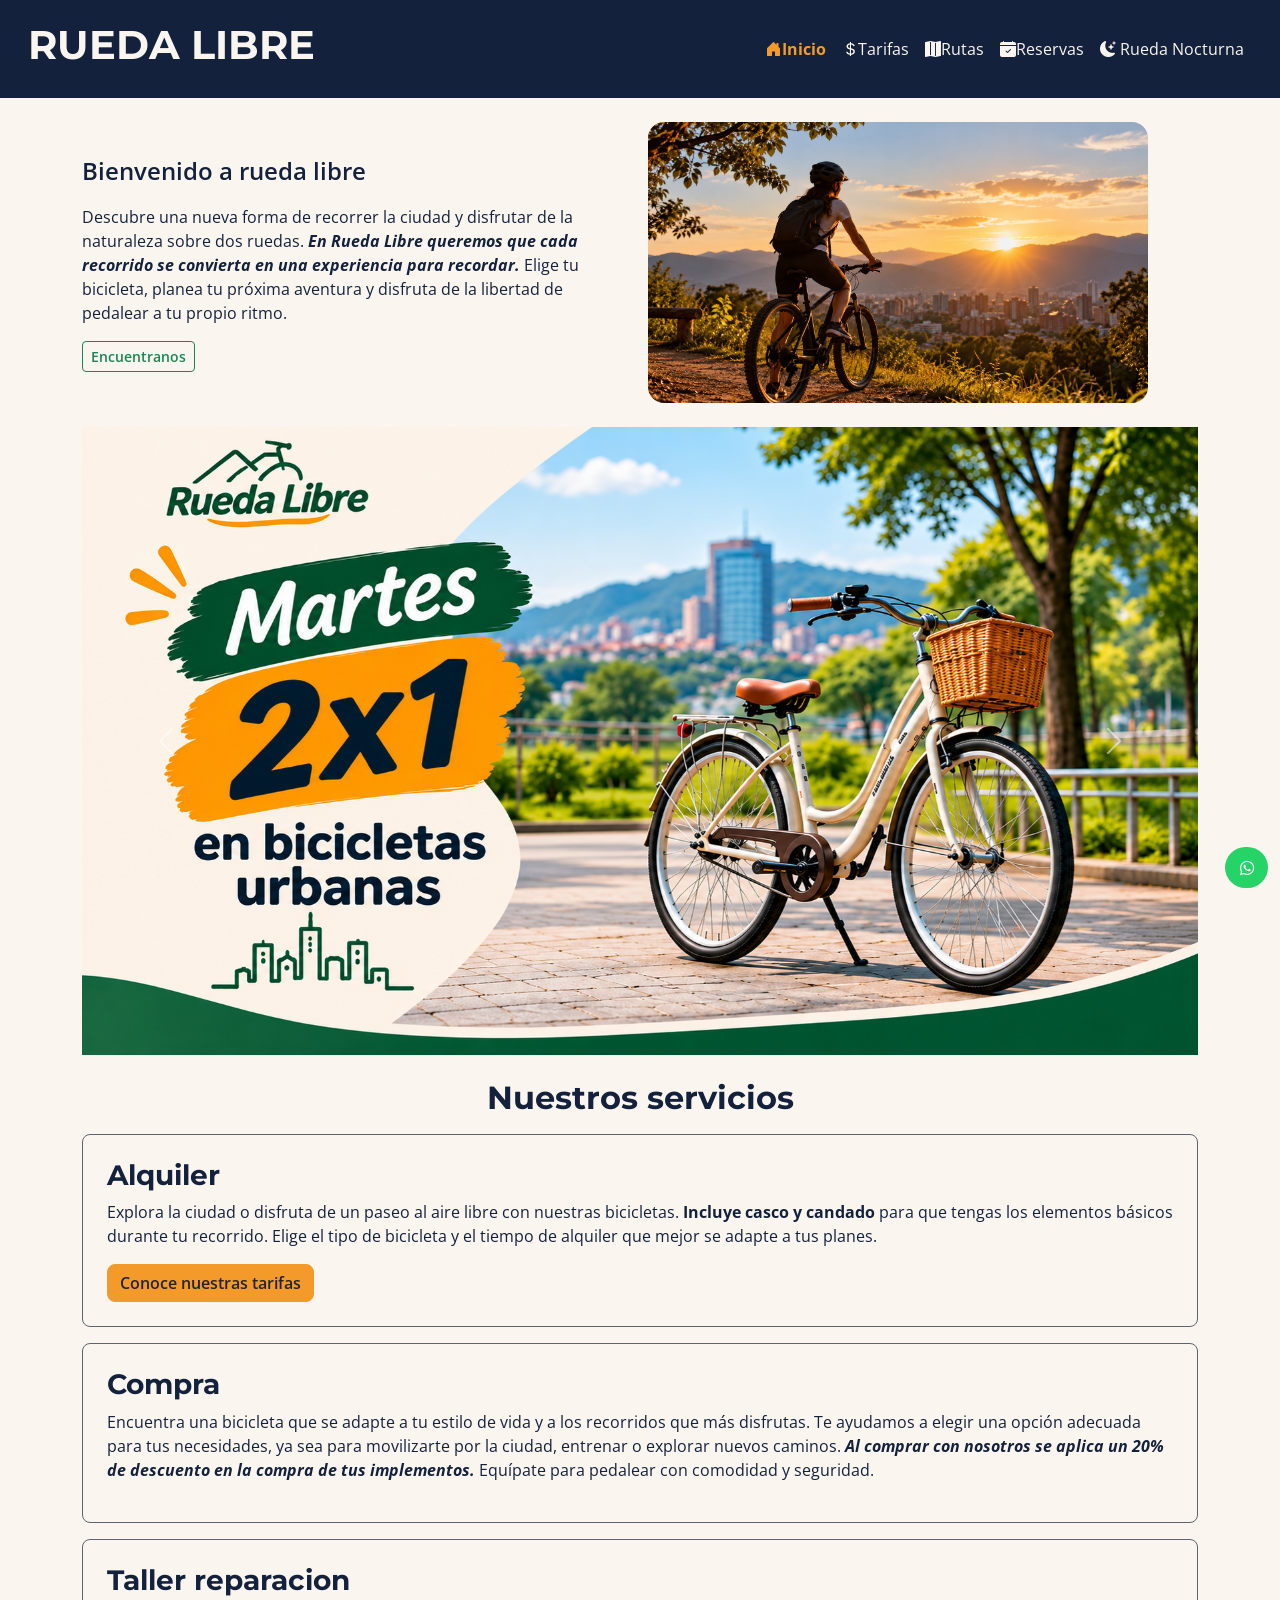
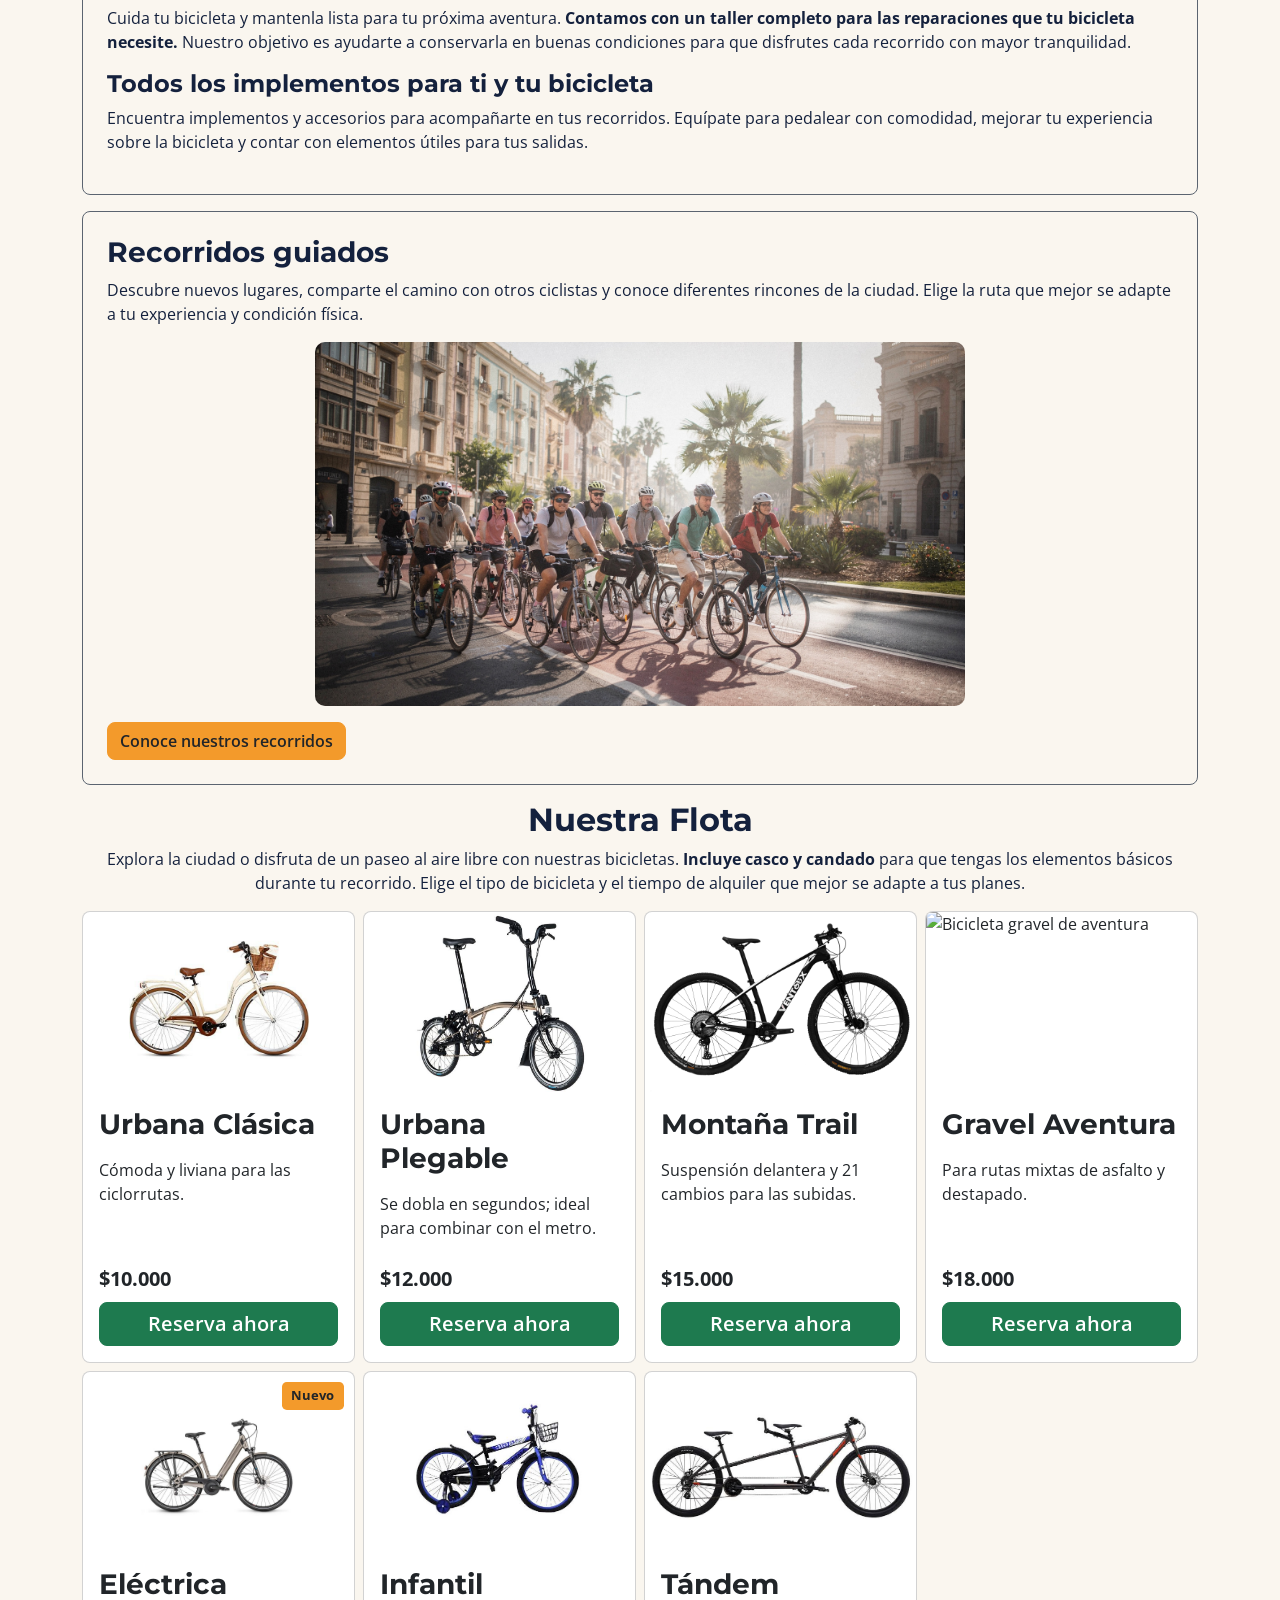
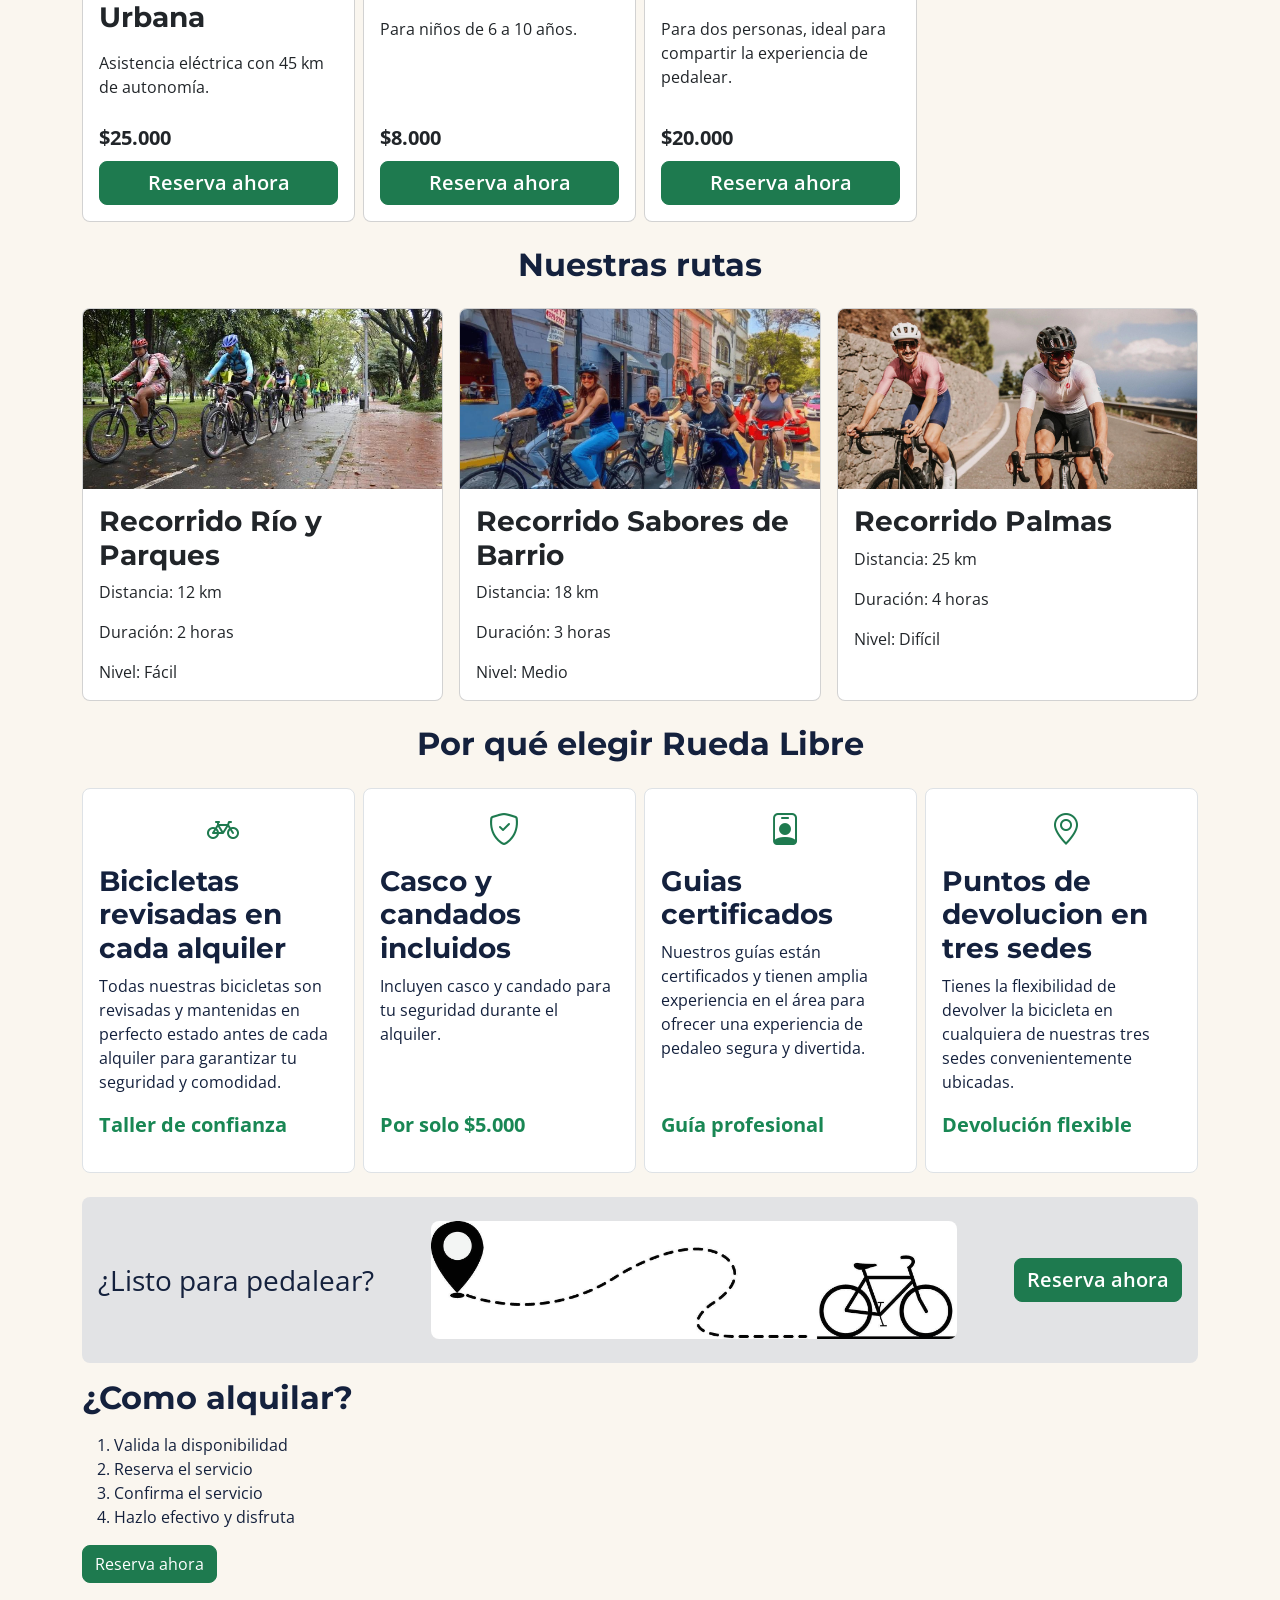
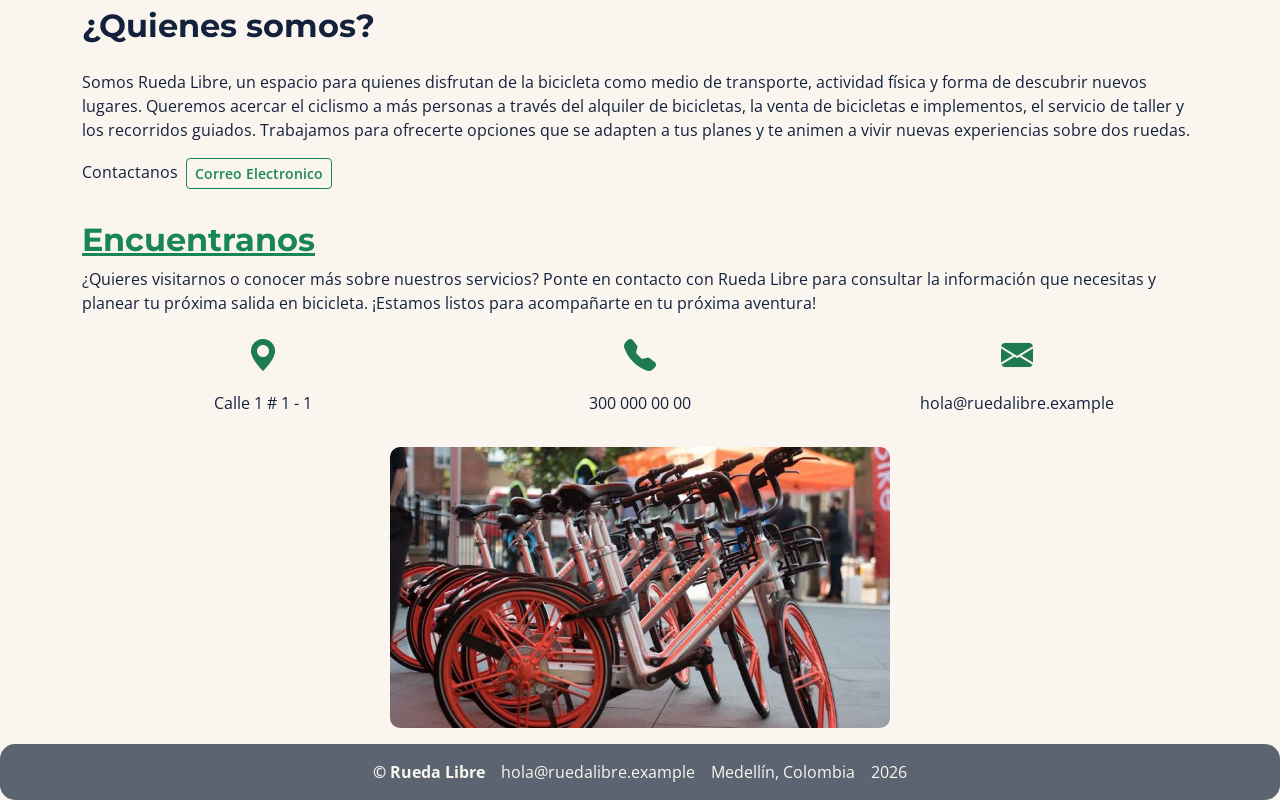
==== commit d04c1a13: "Entrega final: ecosistema Rueda Libre y Rueda Nocturna" ====
--- a/index.html
+++ b/index.html
@@ -27,7 +27,7 @@
             <div class="container-fluid">
 
                 <a class="navbar-brand" href="index.html">
-                    RUEDA LIBRE
+                    <h1>RUEDA LIBRE</h1>
                 </a>
 
                 <button class="navbar-toggler" type="button" data-bs-toggle="collapse" data-bs-target="#menuPrincipal"
@@ -222,10 +222,10 @@
                 <div class="row g-2">
                     <div class="col-12 col-sm-6 col-lg-4 col-xl-3">
                         <article class="card h-100">
-                            <img src="img/bicicleta urbana.jpeg" class="img-flota card-img-top"
+                            <img src="img/bicicleta-urbana.jpeg" class="img-flota card-img-top"
                                 alt="Bicicleta urbana clásica">
                             <div class="card-body d-flex flex-column gap-2">
-                                <h4 class="card-title">Urbana Clásica</h4>
+                                <h3 class="card-title">Urbana Clásica</h3>
                                 <p class="card-text">Cómoda y liviana para las ciclorrutas.</p>
                                 <p class="fw-bold fs-5 mb-0 mt-auto">$10.000</p>
                                 <a href="paginas/reservas.html" class="btn btn-success fw-semibold fs-5">
@@ -236,10 +236,10 @@
 
                     <div class="col-12 col-sm-6 col-lg-4 col-xl-3">
                         <article class="card h-100">
-                            <img src="img/urbana plegable.jpeg" class="img-flota card-img-top"
+                            <img src="img/urbana-plegable.jpeg" class="img-flota card-img-top"
                                 alt="Bicicleta urbana plegable">
                             <div class="card-body d-flex flex-column gap-2">
-                                <h4 class="card-title">Urbana Plegable</h4>
+                                <h3 class="card-title">Urbana Plegable</h3>
                                 <p class="card-text">Se dobla en segundos; ideal para combinar con el metro.</p>
                                 <p class="fw-bold fs-5 mb-0 mt-auto">$12.000</p>
                                 <a href="paginas/reservas.html" class="btn btn-success fw-semibold fs-5">Reserva
@@ -250,10 +250,10 @@
 
                     <div class="col-12 col-sm-6 col-lg-4 col-xl-3">
                         <article class="card h-100">
-                            <img src="img/bicicleta montaña.png" class="img-flota card-img-top"
+                            <img src="img/bicicleta-montaña.png" class="img-flota card-img-top"
                                 alt="Bicicleta de montaña">
                             <div class="card-body d-flex flex-column gap-2">
-                                <h4 class="card-title">Montaña Trail</h4>
+                                <h3 class="card-title">Montaña Trail</h3>
                                 <p class="card-text">Suspensión delantera y 21 cambios para las subidas.</p>
                                 <p class="fw-bold fs-5 mb-0 mt-auto">$15.000</p>
                                 <a href="paginas/reservas.html" class="btn btn-success fw-semibold fs-5">Reserva
@@ -264,10 +264,10 @@
 
                     <div class="col-12 col-sm-6 col-lg-4 col-xl-3">
                         <article class="card h-100">
-                            <img src="img/gravel aventura.jpeg" class="img-flota card-img-top"
+                            <img src="img/gravel-aventura.jpeg" class="img-flota card-img-top"
                                 alt="Bicicleta gravel de aventura">
                             <div class="card-body d-flex flex-column gap-2">
-                                <h4 class="card-title">Gravel Aventura</h4>
+                                <h3 class="card-title">Gravel Aventura</h3>
                                 <p class="card-text">Para rutas mixtas de asfalto y destapado.</p>
                                 <p class="fw-bold fs-5 mb-0 mt-auto">$18.000</p>
                                 <a href="paginas/reservas.html" class="btn btn-success fw-semibold fs-5">Reserva
@@ -279,10 +279,10 @@
                     <div class="col-12 col-sm-6 col-lg-4 col-xl-3">
                         <article class="card h-100">
                             <span class="etiqueta-nuevo text-dark">Nuevo</span>
-                            <img src="img/bicicleta electrica.jpeg" class="img-flota card-img-top"
+                            <img src="img/bicicleta-electrica.jpeg" class="img-flota card-img-top"
                                 alt="Bicicleta eléctrica urbana">
                             <div class="card-body d-flex flex-column gap-2">
-                                <h4 class="card-title">Eléctrica Urbana</h4>
+                                <h3 class="card-title">Eléctrica Urbana</h3>
                                 <p class="card-text">Asistencia eléctrica con 45 km de autonomía.</p>
                                 <p class="fw-bold fs-5 mb-0 mt-auto">$25.000</p>
                                 <a href="paginas/reservas.html" class="btn btn-success fw-semibold fs-5">Reserva
@@ -293,10 +293,10 @@
 
                     <div class="col-12 col-sm-6 col-lg-4 col-xl-3">
                         <article class="card h-100">
-                            <img src="img/bicicleta infantil.jpeg" class="img-flota card-img-top"
+                            <img src="img/bicicleta-infantil.jpeg" class="img-flota card-img-top"
                                 alt="Bicicleta infantil">
                             <div class="card-body d-flex flex-column gap-2">
-                                <h4 class="card-title">Infantil</h4>
+                                <h3 class="card-title">Infantil</h3>
                                 <p class="card-text">Para niños de 6 a 10 años.</p>
                                 <p class="fw-bold fs-5 mb-0 mt-auto">$8.000</p>
                                 <a href="paginas/reservas.html" class="btn btn-success fw-semibold fs-5">Reserva
@@ -307,10 +307,10 @@
 
                     <div class="col-12 col-sm-6 col-lg-4 col-xl-3">
                         <article class="card h-100">
-                            <img src="img/bicicleta tandem.jpeg" class="img-flota card-img-top"
+                            <img src="img/bicicleta-tandem.jpeg" class="img-flota card-img-top"
                                 alt="Bicicleta tándem para dos personas">
                             <div class="card-body d-flex flex-column gap-2">
-                                <h4 class="card-title">Tándem</h4>
+                                <h3 class="card-title">Tándem</h3>
                                 <p class="card-text">Para dos personas, ideal para compartir la experiencia de
                                     pedalear.</p>
                                 <p class="fw-bold fs-5 mb-0 mt-auto">$20.000</p>
@@ -338,7 +338,7 @@
                             <img src="img/recorrido-rio-parques.jpeg" alt="Recorrido Río Parques"
                                 class="img-galeria card-img-top img-fluid">
                             <div class="card-body">
-                                <h4 class="card-title">Recorrido Río y Parques</h4>
+                                <h3 class="card-title">Recorrido Río y Parques</h3>
                                 <p class="card-text">Distancia: 12 km</p>
                                 <p class="card-text">Duración: 2 horas</p>
                                 <p class="card-text">Nivel: Fácil</p>
@@ -350,7 +350,7 @@
                             <img src="img/recorrido-barrio.jpeg" alt="Recorrido Sabores de Barrio"
                                 class="img-galeria card-img-top img-fluid">
                             <div class="card-body">
-                                <h4 class="card-title">Recorrido Sabores de Barrio</h4>
+                                <h3 class="card-title">Recorrido Sabores de Barrio</h3>
                                 <p class="card-text">Distancia: 18 km</p>
                                 <p class="card-text">Duración: 3 horas</p>
                                 <p class="card-text">Nivel: Medio</p>
@@ -362,7 +362,7 @@
                             <img src="img/recorrido-palmas.jpeg" alt="Recorrido Palmas"
                                 class="img-galeria card-img-top img-fluid">
                             <div class="card-body">
-                                <h4 class="card-title">Recorrido Palmas</h4>
+                                <h3 class="card-title">Recorrido Palmas</h3>
                                 <p class="card-text">Distancia: 25 km</p>
                                 <p class="card-text">Duración: 4 horas</p>
                                 <p class="card-text">Nivel: Difícil</p>
